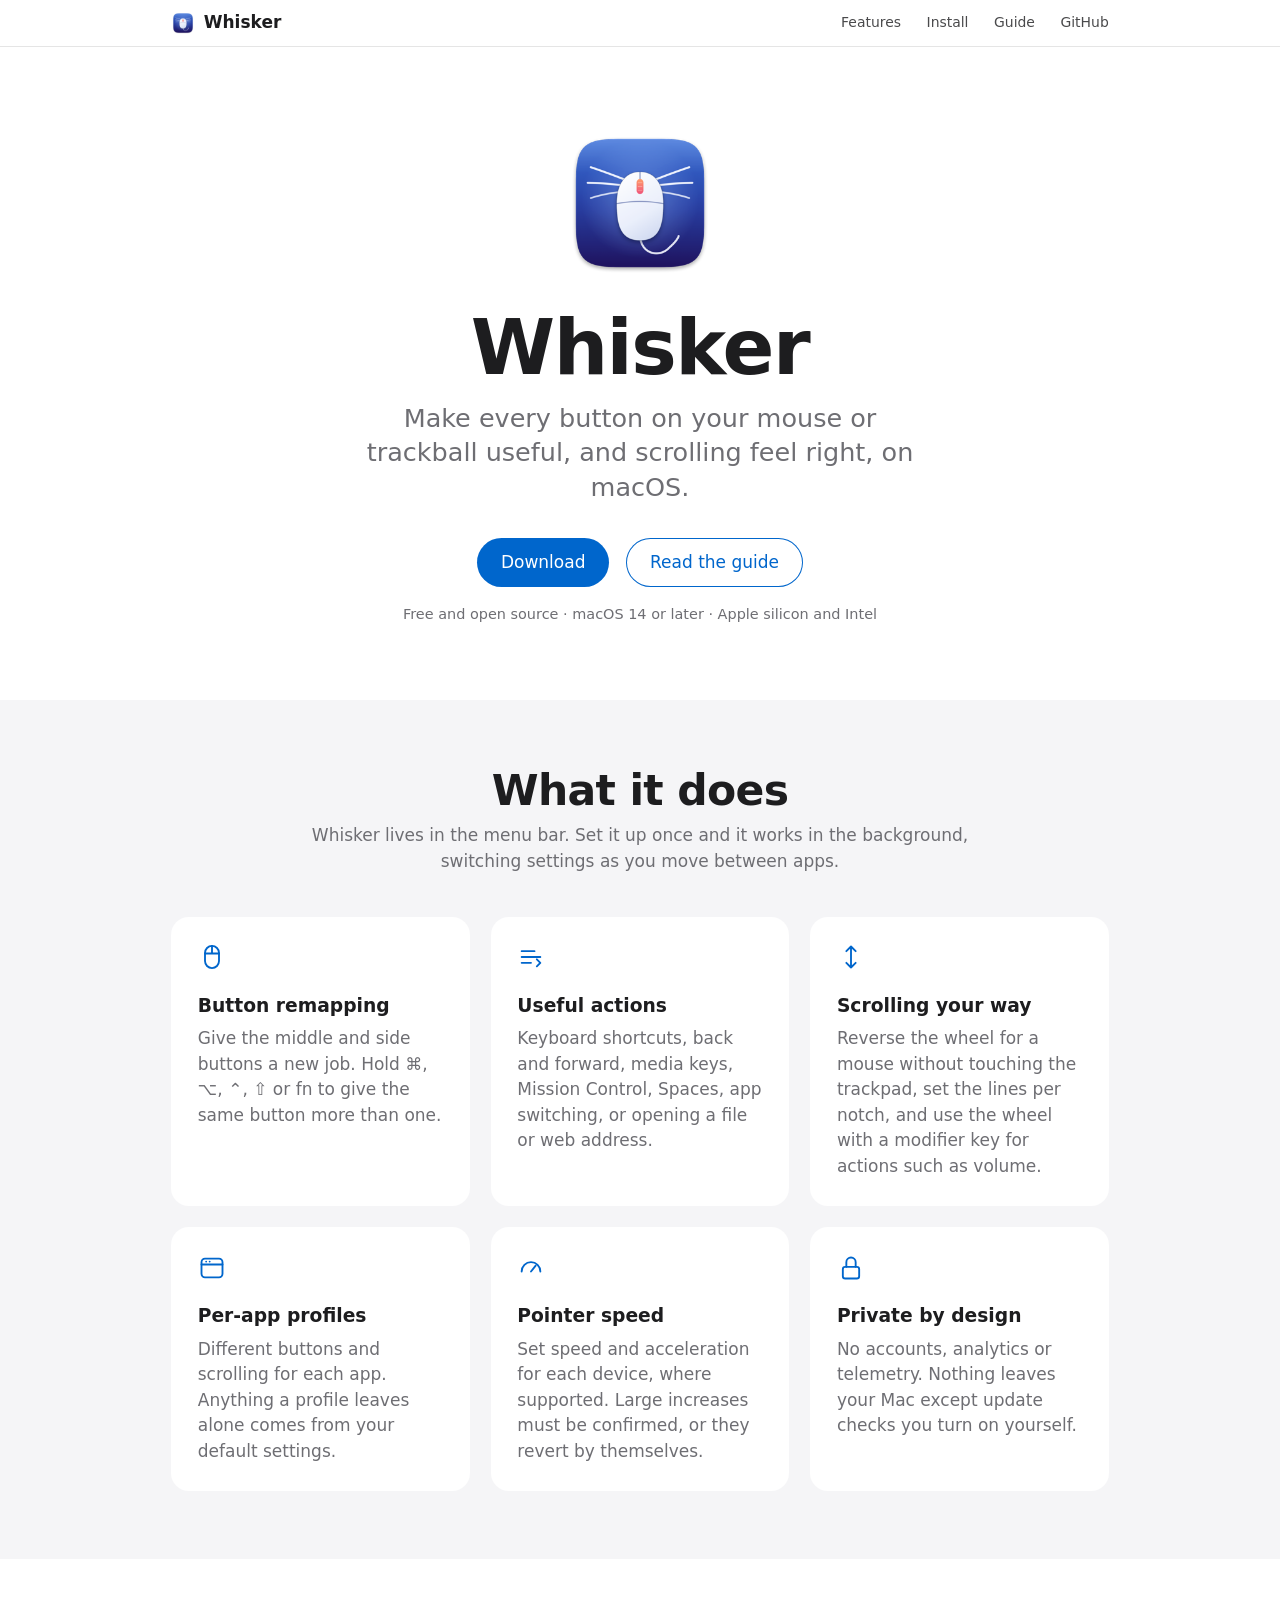
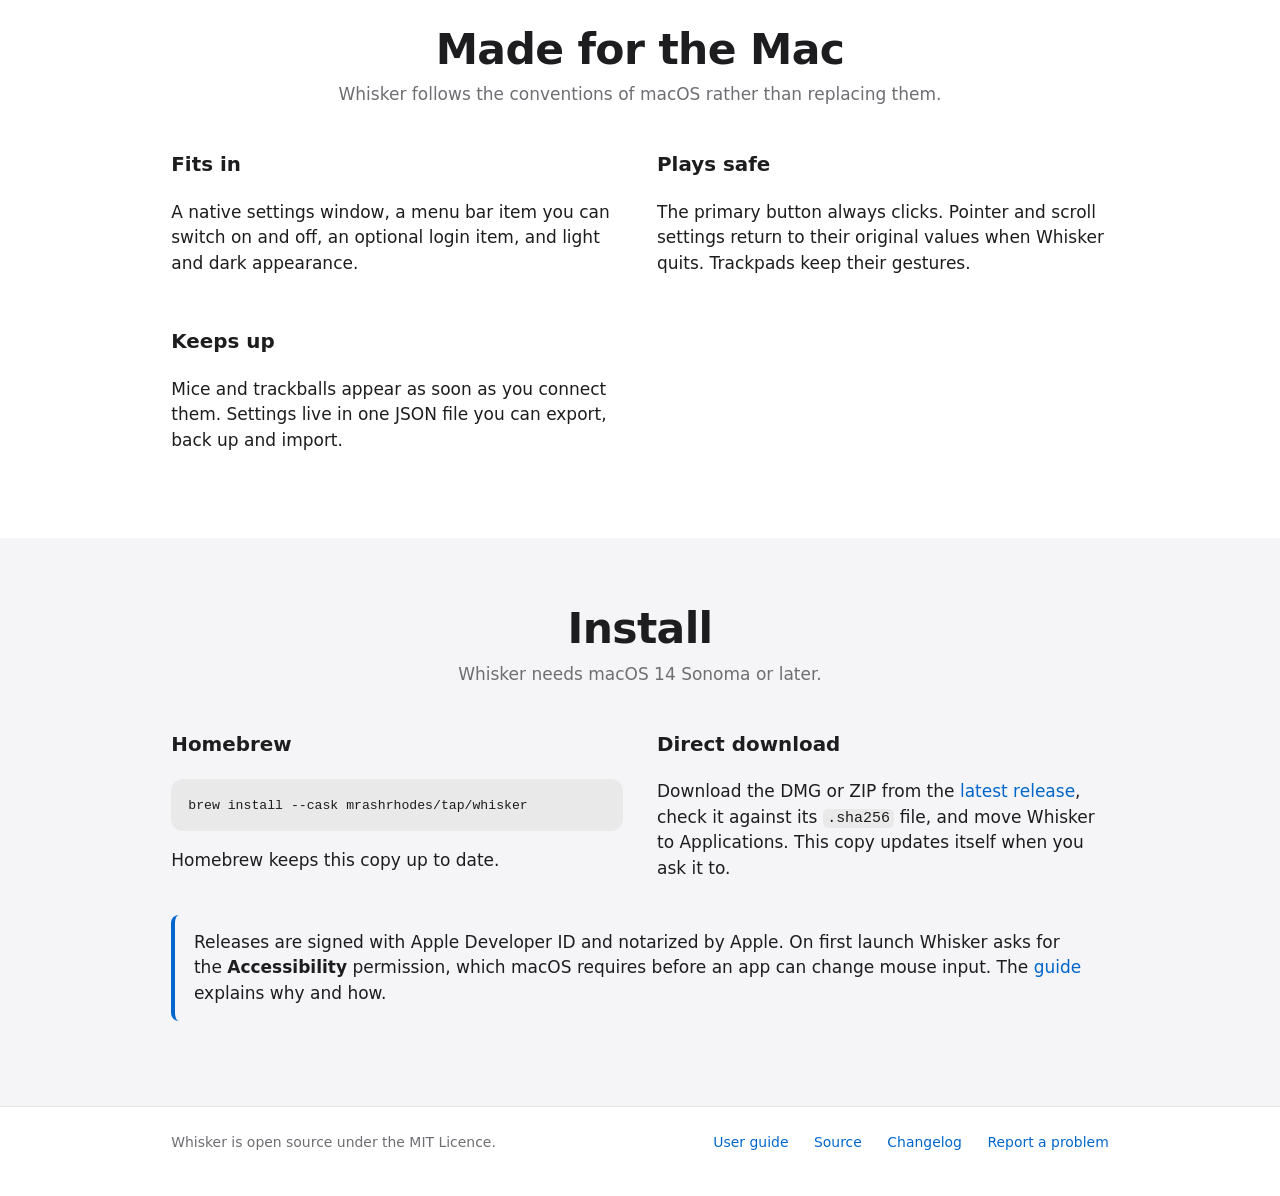
==== site/index.html @ 51b4c8c5 "Add README, contributing and security guides, and product site Co-authored-by: Copilot App <22355621" ====
<!doctype html>
<html lang="en-GB">
<head>
  <meta charset="utf-8">
  <meta name="viewport" content="width=device-width, initial-scale=1">
  <title>Whisker – mouse and trackball settings for macOS</title>
  <meta name="description" content="Whisker is a free, open-source menu bar app for macOS that remaps mouse buttons, adjusts scrolling and pointer speed, and switches settings for each app.">
  <meta name="color-scheme" content="light dark">
  <meta name="theme-color" content="#ffffff" media="(prefers-color-scheme: light)">
  <meta name="theme-color" content="#000000" media="(prefers-color-scheme: dark)">
  <link rel="canonical" href="https://mrashrhodes.github.io/whisker/">
  <link rel="icon" href="assets/icon.png">
  <link rel="apple-touch-icon" href="assets/icon.png">
  <link rel="stylesheet" href="style.css">
</head>
<body>
  <a class="skip-link" href="#main">Skip to content</a>
  <nav class="site-nav" aria-label="Site">
    <div class="inner">
      <a class="brand" href="./"><img src="assets/icon.png" alt="" width="24" height="24">Whisker</a>
      <a class="optional" href="#features">Features</a>
      <a href="#install">Install</a>
      <a href="guide.html">Guide</a>
      <a href="https://github.com/MrAshRhodes/whisker">GitHub</a>
    </div>
  </nav>

  <main id="main">
    <header class="hero">
      <img src="assets/icon.png" width="160" height="160" alt="Whisker app icon">
      <h1>Whisker</h1>
      <p class="lede">Make every button on your mouse or trackball useful, and scrolling feel right, on macOS.</p>
      <div class="actions">
        <a class="button" href="https://github.com/MrAshRhodes/whisker/releases/latest">Download</a>
        <a class="button secondary" href="guide.html">Read the guide</a>
      </div>
      <p class="meta">Free and open source · macOS 14 or later · Apple silicon and Intel</p>
    </header>

    <section class="band" aria-labelledby="features">
      <div class="section">
        <h2 id="features">What it does</h2>
        <p class="intro">Whisker lives in the menu bar. Set it up once and it works in the background, switching settings as you move between apps.</p>
        <ul class="grid">
          <li class="card">
            <span class="symbol"><svg viewBox="0 0 24 24" fill="none" stroke="currentColor" stroke-width="1.6" stroke-linecap="round" stroke-linejoin="round" aria-hidden="true" focusable="false"><rect x="6" y="2.5" width="12" height="19" rx="6"/><path d="M12 2.5v6.5M6 9h12"/></svg></span>
            <h3>Button remapping</h3>
            <p>Give the middle and side buttons a new job. Hold ⌘, ⌥, ⌃, ⇧ or fn to give the same button more than one.</p>
          </li>
          <li class="card">
            <span class="symbol"><svg viewBox="0 0 24 24" fill="none" stroke="currentColor" stroke-width="1.6" stroke-linecap="round" stroke-linejoin="round" aria-hidden="true" focusable="false"><path d="M4 7h11M4 12h16M4 17h8"/><path d="m17 14 3 3-3 3"/></svg></span>
            <h3>Useful actions</h3>
            <p>Keyboard shortcuts, back and forward, media keys, Mission Control, Spaces, app switching, or opening a file or web address.</p>
          </li>
          <li class="card">
            <span class="symbol"><svg viewBox="0 0 24 24" fill="none" stroke="currentColor" stroke-width="1.6" stroke-linecap="round" stroke-linejoin="round" aria-hidden="true" focusable="false"><path d="M12 3v18M8 7l4-4 4 4M8 17l4 4 4-4"/></svg></span>
            <h3>Scrolling your way</h3>
            <p>Reverse the wheel for a mouse without touching the trackpad, set the lines per notch, and use the wheel with a modifier key for actions such as volume.</p>
          </li>
          <li class="card">
            <span class="symbol"><svg viewBox="0 0 24 24" fill="none" stroke="currentColor" stroke-width="1.6" stroke-linecap="round" stroke-linejoin="round" aria-hidden="true" focusable="false"><rect x="3" y="4" width="18" height="16" rx="3"/><path d="M3 9h18M7 6.5h.01M10 6.5h.01"/></svg></span>
            <h3>Per-app profiles</h3>
            <p>Different buttons and scrolling for each app. Anything a profile leaves alone comes from your default settings.</p>
          </li>
          <li class="card">
            <span class="symbol"><svg viewBox="0 0 24 24" fill="none" stroke="currentColor" stroke-width="1.6" stroke-linecap="round" stroke-linejoin="round" aria-hidden="true" focusable="false"><path d="M4 15a8 8 0 1 1 16 0"/><path d="m12 15 4-5"/></svg></span>
            <h3>Pointer speed</h3>
            <p>Set speed and acceleration for each device, where supported. Large increases must be confirmed, or they revert by themselves.</p>
          </li>
          <li class="card">
            <span class="symbol"><svg viewBox="0 0 24 24" fill="none" stroke="currentColor" stroke-width="1.6" stroke-linecap="round" stroke-linejoin="round" aria-hidden="true" focusable="false"><rect x="5" y="11" width="14" height="10" rx="2"/><path d="M8 11V7a4 4 0 0 1 8 0v4"/></svg></span>
            <h3>Private by design</h3>
            <p>No accounts, analytics or telemetry. Nothing leaves your Mac except update checks you turn on yourself.</p>
          </li>
        </ul>
      </div>
    </section>

    <section aria-labelledby="details">
      <div class="section">
        <h2 id="details">Made for the Mac</h2>
        <p class="intro">Whisker follows the conventions of macOS rather than replacing them.</p>
        <div class="columns">
          <div>
            <h3>Fits in</h3>
            <p>A native settings window, a menu bar item you can switch on and off, an optional login item, and light and dark appearance.</p>
          </div>
          <div>
            <h3>Plays safe</h3>
            <p>The primary button always clicks. Pointer and scroll settings return to their original values when Whisker quits. Trackpads keep their gestures.</p>
          </div>
          <div>
            <h3>Keeps up</h3>
            <p>Mice and trackballs appear as soon as you connect them. Settings live in one JSON file you can export, back up and import.</p>
          </div>
        </div>
      </div>
    </section>

    <section class="band" aria-labelledby="install">
      <div class="section">
        <h2 id="install">Install</h2>
        <p class="intro">Whisker needs macOS 14 Sonoma or later.</p>
        <div class="columns">
          <div>
            <h3>Homebrew</h3>
            <pre><code>brew install --cask mrashrhodes/tap/whisker</code></pre>
            <p>Homebrew keeps this copy up to date.</p>
          </div>
          <div>
            <h3>Direct download</h3>
            <p>Download the DMG or ZIP from the <a href="https://github.com/MrAshRhodes/whisker/releases/latest">latest release</a>, check it against its <code>.sha256</code> file, and move Whisker to Applications. This copy updates itself when you ask it to.</p>
          </div>
        </div>
        <p class="note">Releases are signed with Apple Developer ID and notarized by Apple. On first launch Whisker asks for the <strong>Accessibility</strong> permission, which macOS requires before an app can change mouse input. The <a href="guide.html#permissions">guide</a> explains why and how.</p>
      </div>
    </section>
  </main>

  <footer class="site-footer">
    <div class="inner">
      <span>Whisker is open source under the MIT Licence.</span>
      <a href="guide.html">User guide</a>
      <a href="https://github.com/MrAshRhodes/whisker">Source</a>
      <a href="https://github.com/MrAshRhodes/whisker/blob/main/CHANGELOG.md">Changelog</a>
      <a href="https://github.com/MrAshRhodes/whisker/issues">Report a problem</a>
    </div>
  </footer>
</body>
</html>
---- site/style.css ----
:root {
  color-scheme: light dark;
  --bg: #ffffff;
  --bg-alt: #f5f5f7;
  --text: #1d1d1f;
  --muted: #6e6e73;
  --accent: #0066cc;
  --border: rgba(0, 0, 0, 0.1);
  --code-bg: rgba(0, 0, 0, 0.05);
  --radius: 18px;
  font-family: -apple-system, BlinkMacSystemFont, "SF Pro Text", "Helvetica Neue", system-ui, sans-serif;
  font-size: 17px;
  line-height: 1.5;
  -webkit-font-smoothing: antialiased;
  -moz-osx-font-smoothing: grayscale;
}

@media (prefers-color-scheme: dark) {
  :root {
    --bg: #000000;
    --bg-alt: #161617;
    --text: #f5f5f7;
    --muted: #a1a1a6;
    --accent: #2997ff;
    --border: rgba(255, 255, 255, 0.14);
    --code-bg: rgba(255, 255, 255, 0.08);
  }
}

*,
*::before,
*::after {
  box-sizing: border-box;
}

html {
  scroll-behavior: smooth;
}

@media (prefers-reduced-motion: reduce) {
  html {
    scroll-behavior: auto;
  }
}

body {
  margin: 0;
  background: var(--bg);
  color: var(--text);
}

a {
  color: var(--accent);
  text-decoration: none;
}

a:hover {
  text-decoration: underline;
}

a:focus-visible,
.button:focus-visible {
  outline: 3px solid var(--accent);
  outline-offset: 2px;
  border-radius: 4px;
}

.skip-link {
  position: absolute;
  left: -999px;
  top: 0.5rem;
  padding: 0.5rem 0.75rem;
  background: var(--bg);
  border-radius: 8px;
  z-index: 10;
}

.skip-link:focus {
  left: 0.5rem;
}

.site-nav {
  position: sticky;
  top: 0;
  z-index: 5;
  background: color-mix(in srgb, var(--bg) 80%, transparent);
  -webkit-backdrop-filter: saturate(180%) blur(20px);
  backdrop-filter: saturate(180%) blur(20px);
  border-bottom: 1px solid var(--border);
}

.site-nav .inner {
  display: flex;
  align-items: center;
  gap: 1.5rem;
  max-width: 980px;
  margin: 0 auto;
  padding: 0.6rem 1.25rem;
  font-size: 0.82rem;
}

.site-nav .brand {
  display: flex;
  align-items: center;
  gap: 0.5rem;
  margin-right: auto;
  color: var(--text);
  font-weight: 600;
  font-size: 1rem;
}

.site-nav .brand img {
  width: 24px;
  height: 24px;
}

.site-nav a:not(.brand) {
  color: var(--text);
  opacity: 0.8;
}

.site-nav a:not(.brand):hover {
  opacity: 1;
}

.hero {
  text-align: center;
  padding: 4.5rem 1.25rem 3.5rem;
}

.hero img {
  width: 160px;
  height: 160px;
}

.hero h1 {
  margin: 1rem 0 0.25rem;
  font-size: clamp(2.6rem, 7vw, 4.5rem);
  font-weight: 700;
  letter-spacing: -0.02em;
  line-height: 1.05;
}

.hero .lede {
  max-width: 34rem;
  margin: 0.75rem auto 0;
  color: var(--muted);
  font-size: clamp(1.15rem, 2.6vw, 1.5rem);
  line-height: 1.35;
}

.actions {
  display: flex;
  flex-wrap: wrap;
  justify-content: center;
  gap: 1rem;
  margin-top: 2rem;
}

.button {
  display: inline-block;
  padding: 0.7rem 1.4rem;
  border-radius: 980px;
  background: var(--accent);
  color: #ffffff;
  font-weight: 500;
}

.button:hover {
  text-decoration: none;
  filter: brightness(1.08);
}

.button.secondary {
  background: transparent;
  color: var(--accent);
  box-shadow: inset 0 0 0 1px var(--accent);
}

.meta {
  margin-top: 1rem;
  color: var(--muted);
  font-size: 0.85rem;
}

.band {
  background: var(--bg-alt);
}

.section {
  max-width: 980px;
  margin: 0 auto;
  padding: 4rem 1.25rem;
}

.section > h2 {
  margin: 0 0 0.5rem;
  font-size: clamp(1.8rem, 4vw, 2.5rem);
  letter-spacing: -0.015em;
  line-height: 1.1;
  text-align: center;
}

.section > .intro {
  max-width: 40rem;
  margin: 0 auto 2.5rem;
  color: var(--muted);
  text-align: center;
}

.grid {
  display: grid;
  grid-template-columns: repeat(auto-fit, minmax(16rem, 1fr));
  gap: 1.25rem;
  margin: 0;
  padding: 0;
  list-style: none;
}

.card {
  padding: 1.5rem;
  border-radius: var(--radius);
  background: var(--bg);
  border: 1px solid var(--border);
}

.band .card {
  border-color: transparent;
}

.card h3 {
  margin: 0 0 0.4rem;
  font-size: 1.1rem;
}

.card p {
  margin: 0;
  color: var(--muted);
}

.card .symbol {
  display: block;
  margin-bottom: 0.75rem;
  color: var(--accent);
}

.card .symbol svg {
  width: 28px;
  height: 28px;
}

.columns {
  display: grid;
  grid-template-columns: repeat(auto-fit, minmax(18rem, 1fr));
  gap: 2rem;
}

.columns h3 {
  margin-top: 0;
}

pre,
code {
  font-family: ui-monospace, "SF Mono", Menlo, monospace;
  font-size: 0.88em;
}

code {
  padding: 0.1em 0.3em;
  border-radius: 5px;
  background: var(--code-bg);
}

pre {
  overflow-x: auto;
  padding: 0.85rem 1rem;
  border-radius: 12px;
  background: var(--code-bg);
}

pre code {
  padding: 0;
  background: none;
}

kbd {
  font-family: inherit;
  font-size: 0.9em;
  padding: 0.05em 0.35em;
  border: 1px solid var(--border);
  border-radius: 5px;
}

.doc {
  max-width: 46rem;
  margin: 0 auto;
  padding: 3rem 1.25rem 4rem;
}

.doc h1 {
  font-size: clamp(2.2rem, 5vw, 3rem);
  letter-spacing: -0.02em;
  margin: 0 0 0.5rem;
}

.doc h2 {
  margin-top: 3rem;
  padding-top: 1rem;
  border-top: 1px solid var(--border);
  font-size: 1.6rem;
  letter-spacing: -0.01em;
}

.doc h3 {
  margin-top: 1.75rem;
  font-size: 1.15rem;
}

.doc .lede {
  color: var(--muted);
  font-size: 1.2rem;
}

.toc {
  margin: 2rem 0;
  padding: 1.25rem 1.5rem;
  border-radius: var(--radius);
  background: var(--bg-alt);
}

.toc h2 {
  margin: 0 0 0.5rem;
  padding: 0;
  border: 0;
  font-size: 1rem;
}

.toc ol {
  margin: 0;
  padding-left: 1.25rem;
  columns: 2 14rem;
}

.note {
  padding: 0.85rem 1.1rem;
  border-left: 4px solid var(--accent);
  border-radius: 8px;
  background: var(--bg-alt);
}

table {
  width: 100%;
  border-collapse: collapse;
  font-size: 0.95rem;
}

th,
td {
  padding: 0.55rem 0.5rem;
  border-bottom: 1px solid var(--border);
  text-align: left;
  vertical-align: top;
}

th {
  font-weight: 600;
}

.site-footer {
  border-top: 1px solid var(--border);
  color: var(--muted);
  font-size: 0.82rem;
}

.site-footer .inner {
  display: flex;
  flex-wrap: wrap;
  gap: 0.5rem 1.5rem;
  max-width: 980px;
  margin: 0 auto;
  padding: 1.5rem 1.25rem 2.5rem;
}

.site-footer .inner span {
  margin-right: auto;
}

@media (max-width: 600px) {
  .site-nav .inner {
    gap: 1rem;
  }

  .site-nav .optional {
    display: none;
  }

  .hero {
    padding-top: 3rem;
  }

  .hero img {
    width: 120px;
    height: 120px;
  }
}
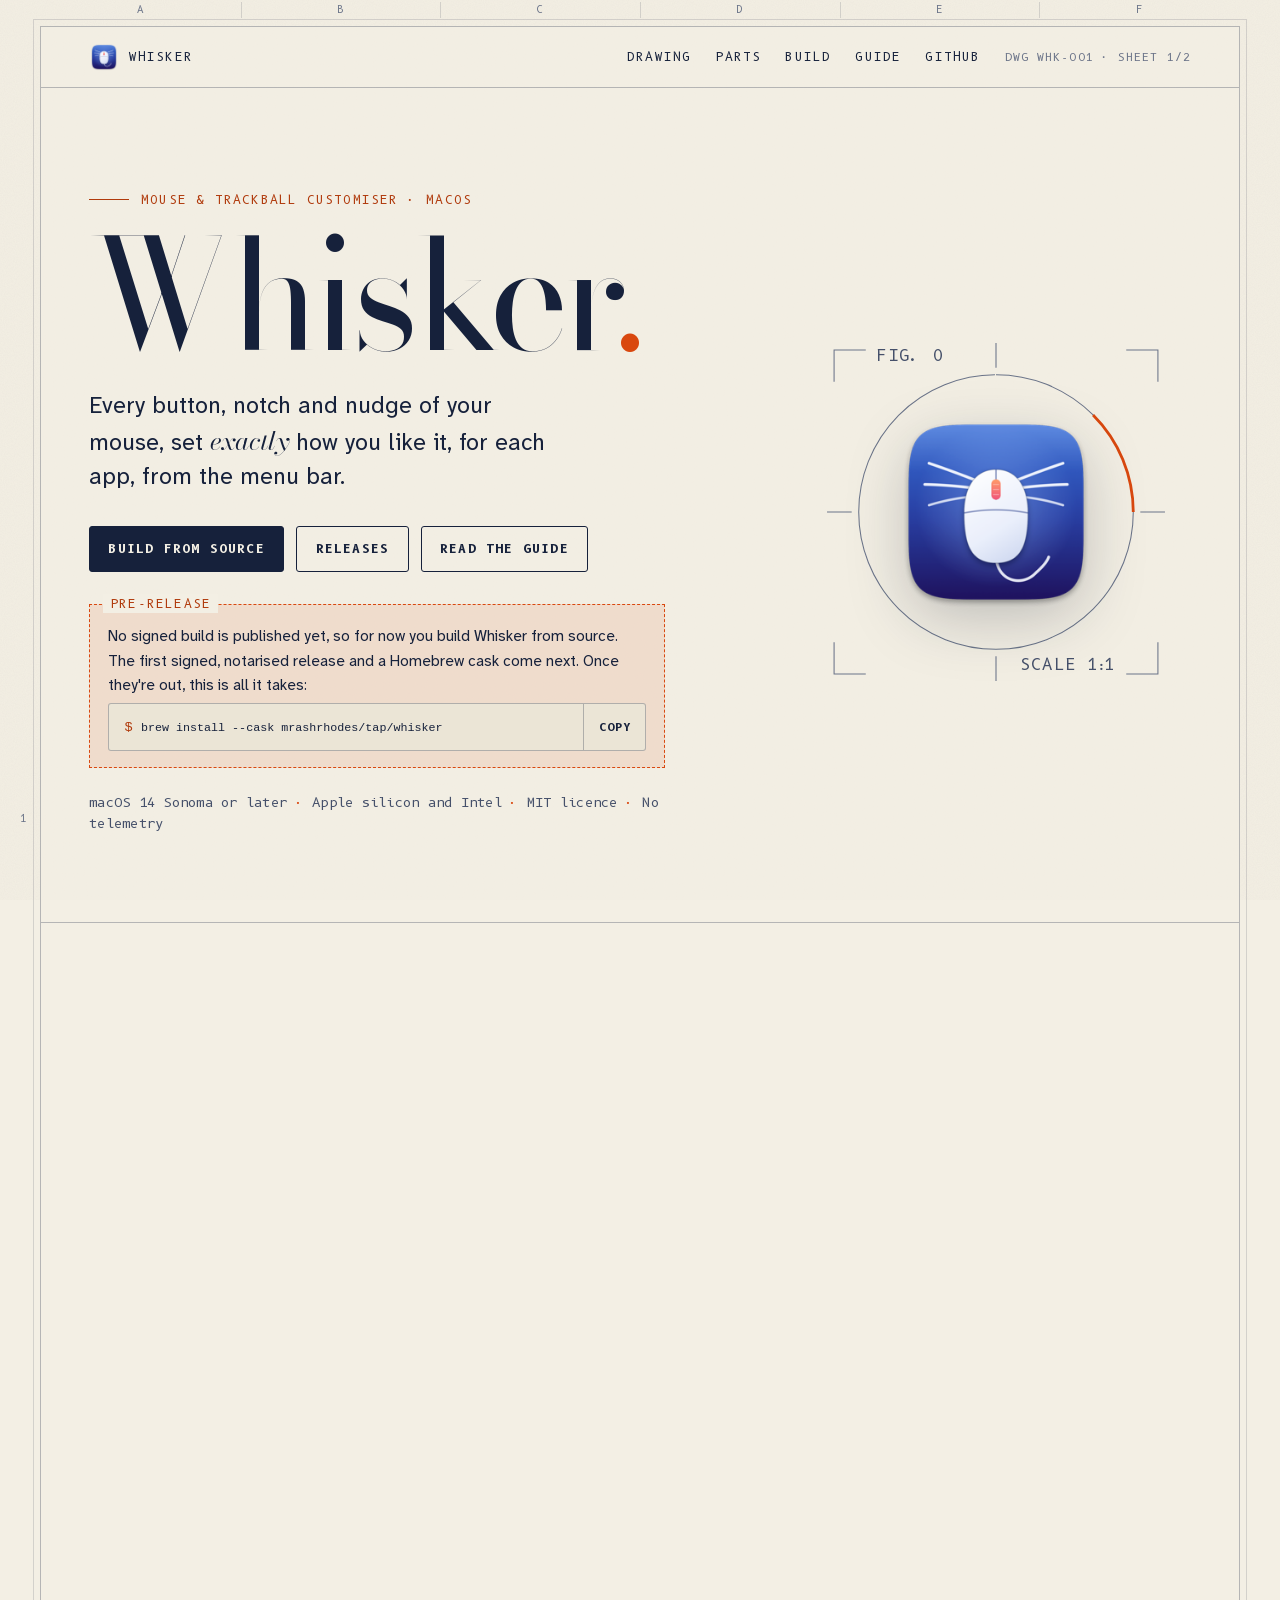
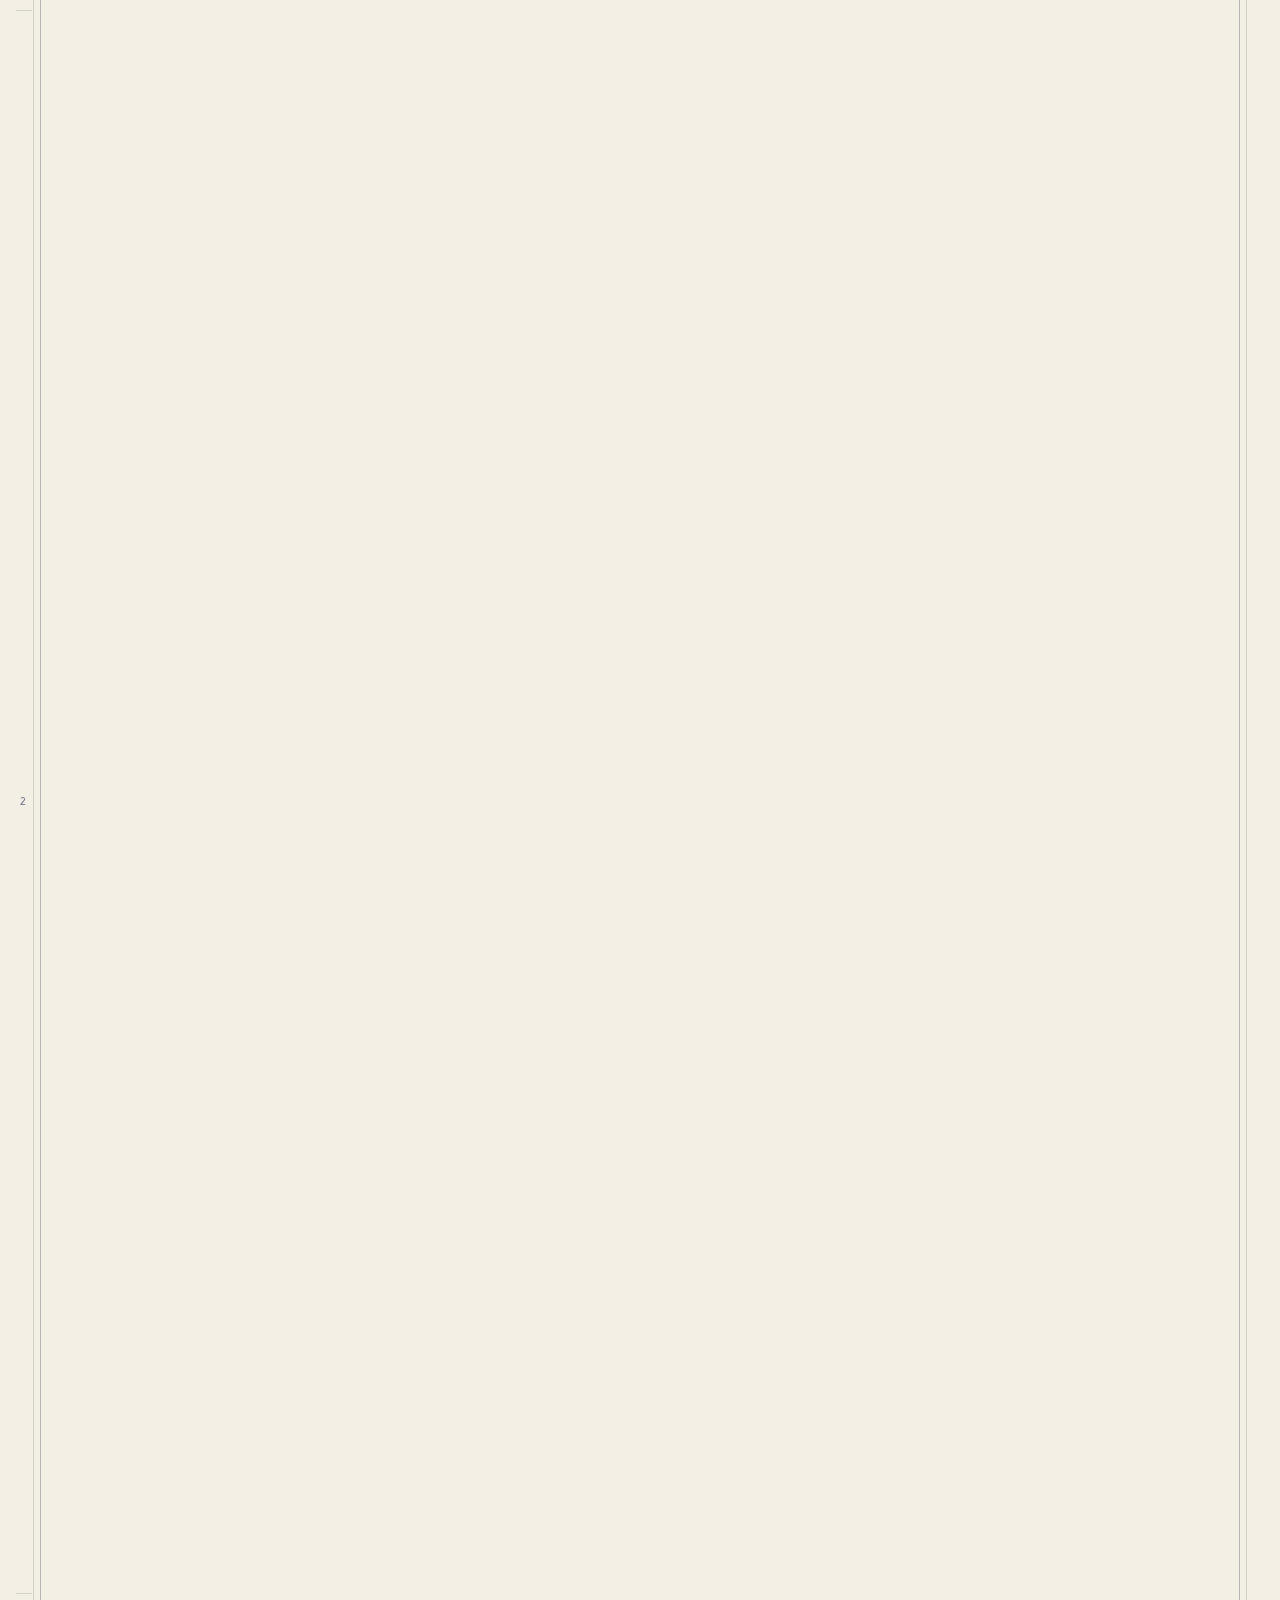
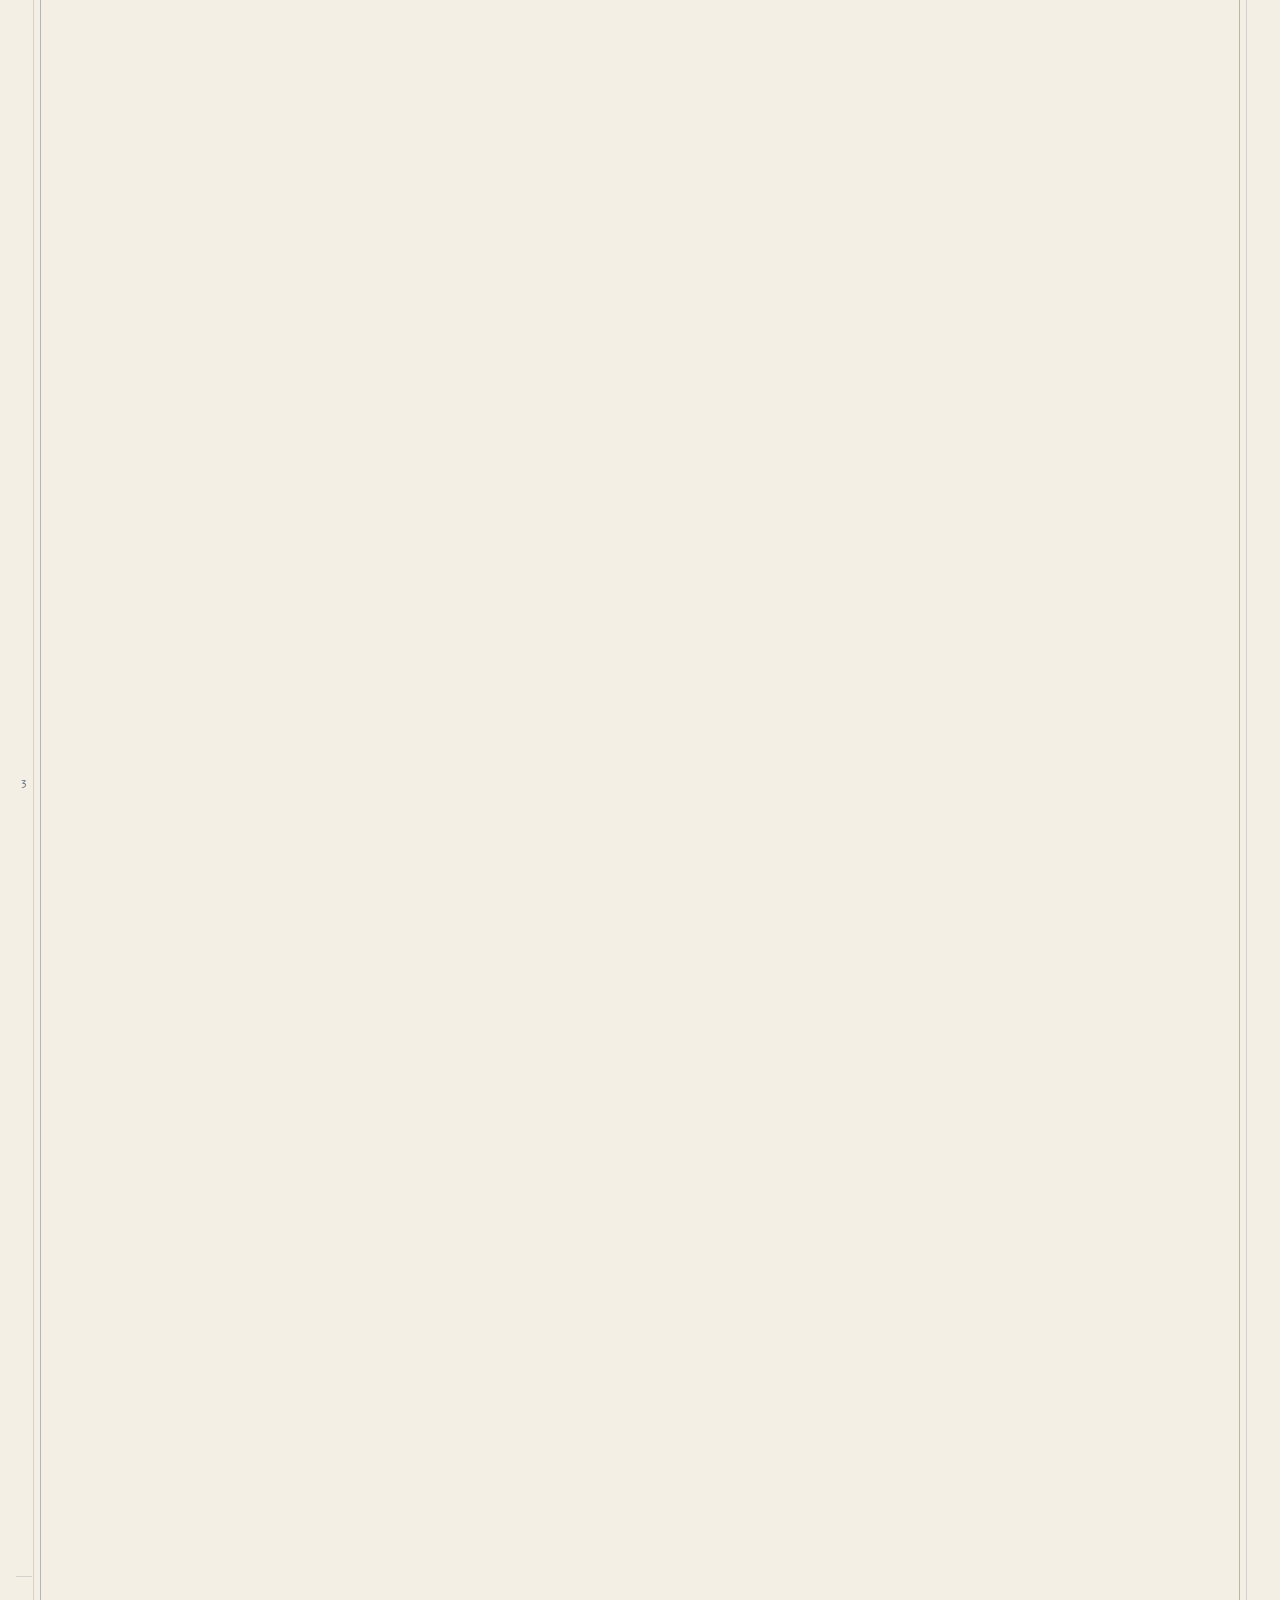
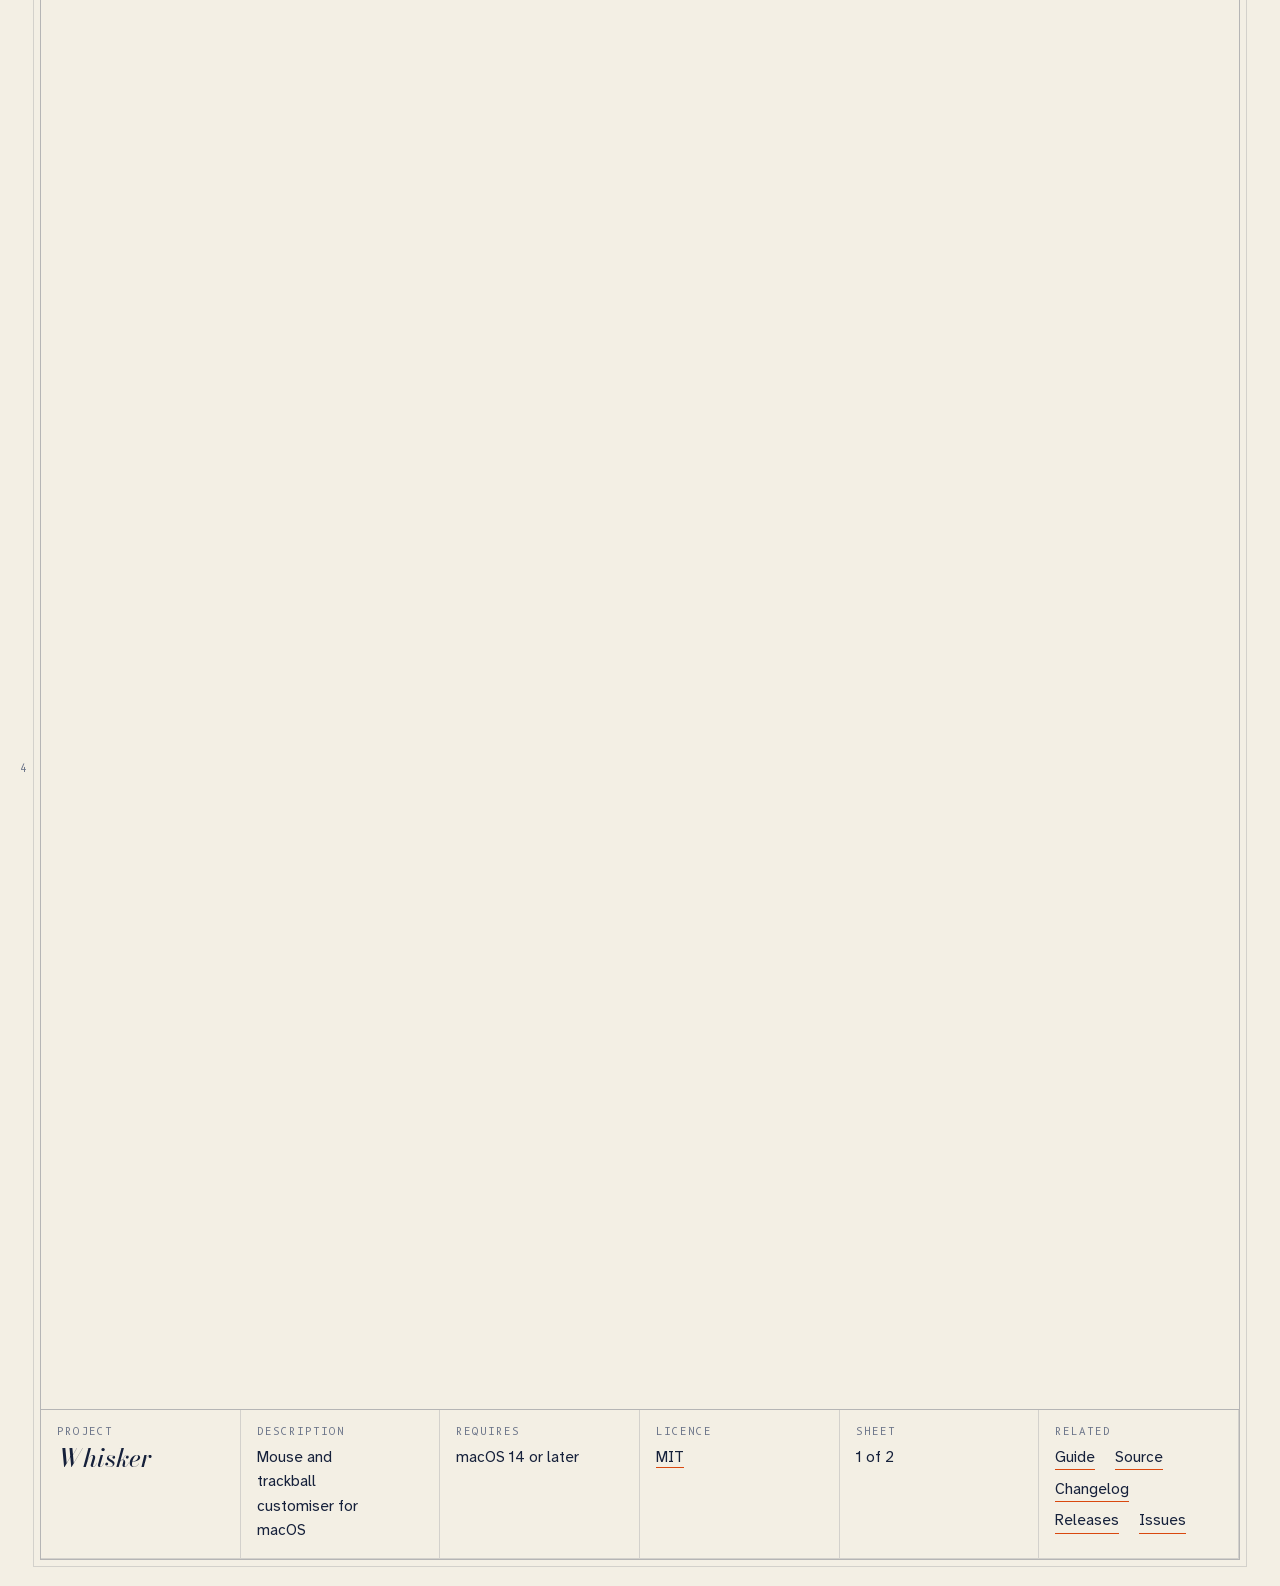
==== commit 63dfc4bf: "Redesign the product site as a technical drawing Co-authored-by: Copilot App <223556219+Copilot@user" ====
--- a/site/index.html
+++ b/site/index.html
@@ -3,128 +3,339 @@
 <head>
   <meta charset="utf-8">
   <meta name="viewport" content="width=device-width, initial-scale=1">
-  <title>Whisker – mouse and trackball settings for macOS</title>
-  <meta name="description" content="Whisker is a free, open-source menu bar app for macOS that remaps mouse buttons, adjusts scrolling and pointer speed, and switches settings for each app.">
+  <meta http-equiv="Content-Security-Policy" content="default-src 'self'; img-src 'self' data:; style-src 'self'; script-src 'self'; font-src 'self'; base-uri 'self'; form-action 'none'">
+  <title>Whisker · mouse and trackball customiser for macOS</title>
+  <meta name="description" content="Whisker is a free, open-source menu bar app for macOS that remaps mouse buttons, tunes the scroll wheel and sets pointer speed, with profiles for each app.">
   <meta name="color-scheme" content="light dark">
-  <meta name="theme-color" content="#ffffff" media="(prefers-color-scheme: light)">
-  <meta name="theme-color" content="#000000" media="(prefers-color-scheme: dark)">
+  <meta name="theme-color" content="#f3efe4" media="(prefers-color-scheme: light)">
+  <meta name="theme-color" content="#0c2136" media="(prefers-color-scheme: dark)">
   <link rel="canonical" href="https://mrashrhodes.github.io/whisker/">
-  <link rel="icon" href="assets/icon.png">
-  <link rel="apple-touch-icon" href="assets/icon.png">
-  <link rel="stylesheet" href="style.css">
+  <link rel="icon" type="image/png" href="favicon.png">
+  <link rel="apple-touch-icon" href="apple-touch-icon.png">
+  <link rel="preload" href="fonts/bodoni-moda.woff2" as="font" type="font/woff2" crossorigin>
+  <link rel="preload" href="fonts/atkinson-next.woff2" as="font" type="font/woff2" crossorigin>
+  <link rel="stylesheet" href="site.css">
+  <meta property="og:type" content="website">
+  <meta property="og:site_name" content="Whisker">
+  <meta property="og:title" content="Whisker · mouse and trackball customiser for macOS">
+  <meta property="og:description" content="Remap buttons, tune the wheel and set the pointer, with profiles for each app. Free and open source.">
+  <meta property="og:url" content="https://mrashrhodes.github.io/whisker/">
+  <meta property="og:image" content="https://mrashrhodes.github.io/whisker/og.png">
+  <meta property="og:image:width" content="1200">
+  <meta property="og:image:height" content="630">
+  <meta property="og:image:alt" content="Whisker: a technical drawing of a mouse with its buttons and wheel annotated.">
+  <meta name="twitter:card" content="summary_large_image">
+  <meta name="twitter:title" content="Whisker · mouse and trackball customiser for macOS">
+  <meta name="twitter:description" content="Remap buttons, tune the wheel and set the pointer, with profiles for each app. Free and open source.">
+  <meta name="twitter:image" content="https://mrashrhodes.github.io/whisker/og.png">
+  <script src="site.js" defer></script>
 </head>
 <body>
   <a class="skip-link" href="#main">Skip to content</a>
-  <nav class="site-nav" aria-label="Site">
-    <div class="inner">
-      <a class="brand" href="./"><img src="assets/icon.png" alt="" width="24" height="24">Whisker</a>
-      <a class="optional" href="#features">Features</a>
-      <a href="#install">Install</a>
-      <a href="guide.html">Guide</a>
-      <a href="https://github.com/MrAshRhodes/whisker">GitHub</a>
-    </div>
-  </nav>
-
-  <main id="main">
-    <header class="hero">
-      <img src="assets/icon.png" width="160" height="160" alt="Whisker app icon">
-      <h1>Whisker</h1>
-      <p class="lede">Make every button on your mouse or trackball useful, and scrolling feel right, on macOS.</p>
-      <div class="actions">
-        <a class="button" href="https://github.com/MrAshRhodes/whisker/releases/latest">Download</a>
-        <a class="button secondary" href="guide.html">Read the guide</a>
-      </div>
-      <p class="meta">Free and open source · macOS 14 or later · Apple silicon and Intel</p>
+  <div class="sheet">
+    <div class="zones zones-top" aria-hidden="true"><span>A</span><span>B</span><span>C</span><span>D</span><span>E</span><span>F</span></div>
+    <div class="zones zones-side" aria-hidden="true"><span>1</span><span>2</span><span>3</span><span>4</span></div>
+
+    <header>
+      <nav class="site-nav" aria-label="Main">
+        <a class="brand" href="./"><img src="assets/icon.png" alt="" width="30" height="30">Whisker</a>
+        <a class="optional" href="#anatomy">Drawing</a>
+        <a class="optional" href="#parts">Parts</a>
+        <a href="#source">Build</a>
+        <a href="guide.html">Guide</a>
+        <a href="https://github.com/MrAshRhodes/whisker">GitHub</a>
+        <span class="dwg-no" aria-hidden="true">DWG WHK-001 · SHEET 1/2</span>
+      </nav>
     </header>
 
-    <section class="band" aria-labelledby="features">
-      <div class="section">
-        <h2 id="features">What it does</h2>
-        <p class="intro">Whisker lives in the menu bar. Set it up once and it works in the background, switching settings as you move between apps.</p>
-        <ul class="grid">
-          <li class="card">
-            <span class="symbol"><svg viewBox="0 0 24 24" fill="none" stroke="currentColor" stroke-width="1.6" stroke-linecap="round" stroke-linejoin="round" aria-hidden="true" focusable="false"><rect x="6" y="2.5" width="12" height="19" rx="6"/><path d="M12 2.5v6.5M6 9h12"/></svg></span>
-            <h3>Button remapping</h3>
-            <p>Give the middle and side buttons a new job. Hold ⌘, ⌥, ⌃, ⇧ or fn to give the same button more than one.</p>
-          </li>
-          <li class="card">
-            <span class="symbol"><svg viewBox="0 0 24 24" fill="none" stroke="currentColor" stroke-width="1.6" stroke-linecap="round" stroke-linejoin="round" aria-hidden="true" focusable="false"><path d="M4 7h11M4 12h16M4 17h8"/><path d="m17 14 3 3-3 3"/></svg></span>
-            <h3>Useful actions</h3>
-            <p>Keyboard shortcuts, back and forward, media keys, Mission Control, Spaces, app switching, or opening a file or web address.</p>
-          </li>
-          <li class="card">
-            <span class="symbol"><svg viewBox="0 0 24 24" fill="none" stroke="currentColor" stroke-width="1.6" stroke-linecap="round" stroke-linejoin="round" aria-hidden="true" focusable="false"><path d="M12 3v18M8 7l4-4 4 4M8 17l4 4 4-4"/></svg></span>
-            <h3>Scrolling your way</h3>
-            <p>Reverse the wheel for a mouse without touching the trackpad, set the lines per notch, and use the wheel with a modifier key for actions such as volume.</p>
-          </li>
-          <li class="card">
-            <span class="symbol"><svg viewBox="0 0 24 24" fill="none" stroke="currentColor" stroke-width="1.6" stroke-linecap="round" stroke-linejoin="round" aria-hidden="true" focusable="false"><rect x="3" y="4" width="18" height="16" rx="3"/><path d="M3 9h18M7 6.5h.01M10 6.5h.01"/></svg></span>
-            <h3>Per-app profiles</h3>
-            <p>Different buttons and scrolling for each app. Anything a profile leaves alone comes from your default settings.</p>
-          </li>
-          <li class="card">
-            <span class="symbol"><svg viewBox="0 0 24 24" fill="none" stroke="currentColor" stroke-width="1.6" stroke-linecap="round" stroke-linejoin="round" aria-hidden="true" focusable="false"><path d="M4 15a8 8 0 1 1 16 0"/><path d="m12 15 4-5"/></svg></span>
-            <h3>Pointer speed</h3>
-            <p>Set speed and acceleration for each device, where supported. Large increases must be confirmed, or they revert by themselves.</p>
-          </li>
-          <li class="card">
-            <span class="symbol"><svg viewBox="0 0 24 24" fill="none" stroke="currentColor" stroke-width="1.6" stroke-linecap="round" stroke-linejoin="round" aria-hidden="true" focusable="false"><rect x="5" y="11" width="14" height="10" rx="2"/><path d="M8 11V7a4 4 0 0 1 8 0v4"/></svg></span>
-            <h3>Private by design</h3>
-            <p>No accounts, analytics or telemetry. Nothing leaves your Mac except update checks you turn on yourself.</p>
-          </li>
-        </ul>
-      </div>
-    </section>
-
-    <section aria-labelledby="details">
-      <div class="section">
-        <h2 id="details">Made for the Mac</h2>
-        <p class="intro">Whisker follows the conventions of macOS rather than replacing them.</p>
-        <div class="columns">
+    <main id="main">
+      <section class="hero" aria-labelledby="hero-title">
+        <div>
+          <p class="eyebrow rise d1">Mouse &amp; trackball customiser · macOS</p>
+          <h1 id="hero-title" class="rise d2">Whisker<span class="dot">.</span></h1>
+          <p class="lede rise d3">Every button, notch and nudge of your mouse, set <em>exactly</em> how you like it, for each app, from the menu bar.</p>
+          <div class="cta rise d4">
+            <a class="btn btn-primary" href="#source">Build from source</a>
+            <a class="btn" href="https://github.com/MrAshRhodes/whisker/releases">Releases</a>
+            <a class="btn" href="guide.html">Read the guide</a>
+          </div>
+          <div class="status rise d5">
+            <span class="label">Pre-release</span>
+            <p>No signed build is published yet, so for now you build Whisker from source. The first signed, notarised release and a Homebrew cask come next. Once they're out, this is all it takes:</p>
+            <div class="cmd"><pre><code id="brew-cmd">brew install --cask mrashrhodes/tap/whisker</code></pre><button class="copy" type="button" data-copy="brew-cmd" hidden>Copy</button></div>
+          </div>
+          <p class="meta-line rise d5"><span>macOS 14 Sonoma or later</span><span>Apple silicon and Intel</span><span>MIT licence</span><span>No telemetry</span></p>
+        </div>
+        <div class="plate rise d3">
+          <svg class="plate-lines" viewBox="0 0 200 200" aria-hidden="true" focusable="false">
+            <g class="draw" fill="none" stroke="currentColor" stroke-width="0.6">
+              <path pathLength="1" d="M8 26V8h18M174 8h18v18M192 174v18h-18M26 192H8v-18"/>
+              <path pathLength="1" d="M100 22a78 78 0 1 1 0 156a78 78 0 1 1 0-156"/>
+              <path pathLength="1" d="M100 4v14M100 182v14M4 100h14M182 100h14"/>
+              <path class="accent" pathLength="1" stroke-width="1.6" d="M155.15 44.85A78 78 0 0 1 178 100"/>
+            </g>
+            <text x="32" y="14">FIG. 0</text>
+            <text x="168" y="190" text-anchor="end">SCALE 1:<tspan dx="-3.2">1</tspan></text>
+          </svg>
+          <img src="assets/icon.png" alt="The Whisker app icon" width="256" height="256">
+        </div>
+      </section>
+
+      <section class="section" id="anatomy" aria-labelledby="anatomy-title" data-reveal>
+        <div class="section-head">
+          <p class="eyebrow">General arrangement</p>
+          <h2 id="anatomy-title">Every control, <em>annotated</em>.</h2>
+          <p>Pick a part and a profile. Whisker looks at the app in front and the mouse you're using, picks the closest profile and lays it over Default, so an app profile only holds what it changes.</p>
+        </div>
+        <figure class="fig" id="schematic">
+          <div class="schematic">
+            <svg class="drawing" viewBox="0 0 400 440" role="img" aria-labelledby="drawing-title drawing-desc">
+              <title id="drawing-title">Plan view of a five-button mouse</title>
+              <desc id="drawing-desc">Balloons mark the primary button (1), secondary button (2), the wheel press or middle button (3, shown enlarged as detail A), button 4 (4), button 5 (5) and the wheel (W).</desc>
+              <g class="dims">
+                <path class="dim" d="M88 150V14M252 150V14M84 20h172M88 15v10M252 15v10"/>
+                <text class="dim-text" x="170" y="14" text-anchor="middle">64</text>
+                <path class="dim" d="M150 40H8M150 404H8M14 40v364M9 40h10M9 404h10"/>
+                <text class="dim-text" x="10" y="222" text-anchor="middle" transform="rotate(-90 10 222)">120</text>
+                <path class="dim" stroke-dasharray="10 3 2 3" d="M170 28v392"/>
+                <circle class="dim" stroke-dasharray="4 3" cx="170" cy="104" r="40"/>
+                <text class="tag" x="204" y="66">A</text>
+              </g>
+              <g class="draw">
+                <path class="body" pathLength="1" d="M170 40C222 40 250 80 252 150C254 230 250 330 226 380C210 412 130 412 114 380C90 330 86 230 88 150C90 80 118 40 170 40Z"/>
+                <path class="body" pathLength="1" d="M94 198v26a4 4 0 0 1-4 4h-6a4 4 0 0 1-4-4v-26a4 4 0 0 1 4-4h6a4 4 0 0 1 4 4Z"/>
+                <path class="body" pathLength="1" d="M94 236v26a4 4 0 0 1-4 4h-6a4 4 0 0 1-4-4v-26a4 4 0 0 1 4-4h6a4 4 0 0 1 4 4Z"/>
+                <path class="detail" pathLength="1" d="M170 40v36M170 132v52"/>
+                <path class="detail" pathLength="1" d="M89 172Q170 196 251 172"/>
+                <path class="body" pathLength="1" d="M170 76a10 10 0 0 1 10 10v36a10 10 0 0 1-20 0v-36a10 10 0 0 1 10-10Z"/>
+                <path class="detail" pathLength="1" d="M164 90h12M164 98h12M164 106h12M164 114h12M164 122h12"/>
+              </g>
+              <g class="detail-a">
+                <circle class="dim" stroke-dasharray="4 3" cx="330" cy="330" r="50"/>
+                <path class="detail" d="M286 322h24M350 322h24"/>
+                <path class="body" d="M348 334a18 18 0 1 1-36 0a18 18 0 1 1 36 0Z"/>
+                <path class="detail" d="M336 334a6 6 0 1 1-12 0a6 6 0 1 1 12 0Z"/>
+                <path class="detail" d="M330 288v20M325 302l5 7 5-7"/>
+                <path class="detail" d="M356 322a28 28 0 0 1 0 24M351 345l5 2 2-5"/>
+                <text class="dim-text" x="330" y="273" text-anchor="middle">PRESS</text>
+                <text class="dim-text" x="370" y="376">TURN</text>
+                <text class="tag" x="330" y="398" text-anchor="middle">DETAIL A · 2:<tspan dx="-3.6">1</tspan></text>
+              </g>
+              <text class="tag" x="170" y="432" text-anchor="middle">PLAN</text>
+              <path class="part" data-hot="primary" d="M170 40C118 40 90 80 88 150L89 172Q129.5 184 170 184Z"/>
+              <path class="part" data-hot="secondary" d="M170 40C222 40 250 80 252 150L251 172Q210.5 184 170 184Z"/>
+              <rect class="part" data-hot="b5" x="77" y="191" width="20" height="39" rx="5"/>
+              <rect class="part" data-hot="b4" x="77" y="230" width="20" height="39" rx="5"/>
+              <rect class="part" data-hot="wheel" x="156" y="72" width="28" height="64" rx="14"/>
+              <circle class="part" data-hot="middle" cx="330" cy="330" r="50"/>
+              <line class="leader" data-hot="primary" x1="49" y1="110" x2="124" y2="120"/>
+              <line class="leader" data-hot="secondary" x1="341" y1="150" x2="216" y2="124"/>
+              <line class="leader" data-hot="wheel" x1="341" y1="70" x2="182" y2="96"/>
+              <line class="leader" data-hot="b5" x1="49" y1="198" x2="80" y2="208"/>
+              <line class="leader" data-hot="b4" x1="49" y1="262" x2="80" y2="250"/>
+              <line class="leader" data-hot="middle" x1="281.4" y1="285.2" x2="294.6" y2="294.6"/>
+              <g class="balloon" data-hot="primary"><circle cx="40" cy="110" r="9"/><text x="40" y="110">1</text></g>
+              <g class="balloon" data-hot="secondary"><circle cx="350" cy="150" r="9"/><text x="350" y="150">2</text></g>
+              <g class="balloon" data-hot="middle"><circle cx="274" cy="280" r="9"/><text x="274" y="280">3</text></g>
+              <g class="balloon" data-hot="b4"><circle cx="40" cy="262" r="9"/><text x="40" y="262">4</text></g>
+              <g class="balloon" data-hot="b5"><circle cx="40" cy="198" r="9"/><text x="40" y="198">5</text></g>
+              <g class="balloon" data-hot="wheel"><circle cx="350" cy="70" r="9"/><text x="350" y="70">W</text></g>
+            </svg>
+            <div class="panel">
+              <div class="seg" role="group" aria-label="Profile" data-js-only hidden>
+                <button type="button" data-profile="default" aria-pressed="true" aria-controls="callout">Default</button>
+                <button type="button" data-profile="safari" aria-pressed="false" aria-controls="callout">Safari</button>
+                <button type="button" data-profile="finder" aria-pressed="false" aria-controls="callout">Finder</button>
+                <button type="button" data-profile="xcode" aria-pressed="false" aria-controls="callout">Xcode</button>
+              </div>
+              <div class="parts" role="group" aria-label="Part of the mouse" data-js-only hidden>
+                <button type="button" data-part="primary" aria-pressed="false" aria-controls="callout"><span class="num" aria-hidden="true">1</span>Primary</button>
+                <button type="button" data-part="secondary" aria-pressed="false" aria-controls="callout"><span class="num" aria-hidden="true">2</span>Secondary</button>
+                <button type="button" data-part="middle" aria-pressed="false" aria-controls="callout"><span class="num" aria-hidden="true">3</span>Middle</button>
+                <button type="button" data-part="b4" aria-pressed="true" aria-controls="callout"><span class="num" aria-hidden="true">4</span>Button 4</button>
+                <button type="button" data-part="b5" aria-pressed="false" aria-controls="callout"><span class="num" aria-hidden="true">5</span>Button 5</button>
+                <button type="button" data-part="wheel" aria-pressed="false" aria-controls="callout"><span class="num" aria-hidden="true">W</span>Wheel</button>
+              </div>
+              <div class="callout" id="callout">
+                <h3>Default profile <span class="label">Example</span></h3>
+                <ul class="maps">
+                  <li><span class="key">Button 4</span><span class="act">Back<small>Sends ⌘[</small></span></li>
+                  <li><span class="key">Button 5</span><span class="act">Forward<small>Sends ⌘]</small></span></li>
+                  <li><span class="key">⌃ + Middle</span><span class="act">Mission Control</span></li>
+                  <li><span class="key">⌥ + Wheel</span><span class="act">Volume Up / Down<small>Repeat for every notch</small></span></li>
+                </ul>
+              </div>
+              <p class="visually-hidden" id="schematic-status" aria-live="polite"></p>
+              <p class="note-small">Whisker ships with Back and Forward on buttons 4 and 5. The other mappings here are examples of what you might add.</p>
+            </div>
+          </div>
+          <figcaption class="fig-caption"><span><b>Fig. 1</b> General arrangement, five-button mouse, with example app profiles</span><span>Not to scale</span></figcaption>
+        </figure>
+      </section>
+
+      <section class="section" id="tuning" aria-labelledby="tuning-title" data-reveal>
+        <div class="section-head">
+          <p class="eyebrow">Wheel and pointer</p>
+          <h2 id="tuning-title">Measured by the <em>notch</em>.</h2>
+          <p>Whisker counts wheel notches rather than pixels, and lets each mouse keep its own pointer feel. Both instruments below are live.</p>
+        </div>
+        <div class="instruments">
+          <figure class="fig instrument" id="wheel-demo">
+            <h3>Wheel</h3>
+            <p>Set how far each notch scrolls, speed up quick spins, and reverse either direction for each mouse. Mapping the wheel to an action with a modifier key works too.</p>
+            <div class="wheel-demo" data-js-only hidden>
+              <div class="wheel-buttons">
+                <button type="button" id="wheel-up" aria-label="Turn the wheel up one notch">▲</button>
+                <button type="button" id="wheel-down" aria-label="Turn the wheel down one notch">▼</button>
+              </div>
+              <div class="page-window">
+                <ol id="page-lines" aria-hidden="true">
+                  <li>01</li><li>02</li><li>03</li><li>04</li><li>05</li><li>06</li><li>07</li><li>08</li><li>09</li><li>10</li>
+                  <li>11</li><li>12</li><li>13</li><li>14</li><li>15</li><li>16</li><li>17</li><li>18</li><li>19</li><li>20</li>
+                  <li>21</li><li>22</li><li>23</li><li>24</li><li>25</li><li>26</li><li>27</li><li>28</li><li>29</li><li>30</li>
+                  <li>31</li><li>32</li><li>33</li><li>34</li><li>35</li><li>36</li><li>37</li><li>38</li><li>39</li><li>40</li>
+                </ol>
+                <span class="readout" id="wheel-readout" aria-live="polite">Turn the wheel</span>
+              </div>
+            </div>
+            <div class="controls" data-js-only hidden>
+              <div class="control"><label for="lines">Lines per notch</label><output id="lines-out" for="lines">3</output><input type="range" id="lines" min="1" max="20" step="1" value="3"></div>
+              <div class="control"><label for="spin">Speed up quick spins</label><output id="spin-out" for="spin">0.50</output><input type="range" id="spin" min="0" max="1" step="0.05" value="0.5"></div>
+              <label class="check"><input type="checkbox" id="reverse"> Reverse vertical scrolling</label>
+            </div>
+            <svg class="plot" id="wheel-plot" viewBox="0 0 340 222" role="img" aria-labelledby="wheel-plot-title">
+              <title id="wheel-plot-title">Lines scrolled per notch against how fast the wheel spins. The line stays flat up to four notches a second, then climbs.</title>
+              <path class="gridline" d="M44 128.7H330M44 71.3H330M44 14H330"/>
+              <path class="threshold" d="M101.2 186V14"/>
+              <path class="axis" d="M44 14V186H330"/>
+              <path class="tick" d="M44 186v4M101.2 186v4M158.4 186v4M215.6 186v4M272.8 186v4M330 186v4M40 186h4M40 128.7h4M40 71.3h4M40 14h4"/>
+              <text x="44" y="199" text-anchor="middle">0</text><text x="101.2" y="199" text-anchor="middle">4</text><text x="158.4" y="199" text-anchor="middle">8</text><text x="215.6" y="199" text-anchor="middle">12</text><text x="272.8" y="199" text-anchor="middle">16</text><text x="330" y="199" text-anchor="middle">20</text>
+              <text x="36" y="189" text-anchor="end">0</text><text x="36" y="131.7" text-anchor="end">20</text><text x="36" y="74.3" text-anchor="end">40</text><text x="36" y="17" text-anchor="end">60</text>
+              <text x="330" y="216" text-anchor="end">SPIN RATE, NOTCHES PER SECOND</text>
+              <text x="105" y="26">SPEED-UP STARTS</text>
+              <path class="curve" d="M44 177.4L101.2 177.4L330 108.6"/>
+            </svg>
+            <figcaption class="fig-caption"><span><b>Fig. 2</b> Lines per notch</span><span>L × (1 + k × max(0, rate − 4))</span></figcaption>
+          </figure>
+
+          <figure class="fig instrument" id="pointer-demo">
+            <h3>Pointer</h3>
+            <p>Give each mouse its own speed and acceleration, or turn acceleration off for a linear feel. More than double the speed and Whisker asks you to confirm, then changes back after five seconds if you don't.</p>
+            <div class="controls" data-js-only hidden>
+              <div class="control"><label for="speed">Speed</label><output id="speed-out" for="speed">×1.0</output><input type="range" id="speed" min="0.1" max="5" step="0.1" value="1"></div>
+              <div class="control"><label for="accel">Acceleration</label><output id="accel-out" for="accel">0.69</output><input type="range" id="accel" min="0" max="3" step="0.0625" value="0.6875"></div>
+              <label class="check"><input type="checkbox" id="linear"> Linear (no acceleration)</label>
+            </div>
+            <svg class="plot" id="pointer-plot" viewBox="0 0 340 222" role="img" aria-labelledby="pointer-plot-title">
+              <title id="pointer-plot-title">Pointer travel against hand speed. Faster hand movement carries the pointer further when acceleration is on.</title>
+              <path class="gridline" d="M44 143H330M44 100H330M44 57H330M44 14H330"/>
+              <path class="axis" d="M44 14V186H330"/>
+              <path class="tick" d="M44 186v4M115.5 186v4M187 186v4M258.5 186v4M330 186v4M40 186h4M40 143h4M40 100h4M40 57h4M40 14h4"/>
+              <text x="44" y="199" text-anchor="middle">STILL</text><text x="330" y="199" text-anchor="end">FAST</text>
+              <text x="36" y="189" text-anchor="end">0</text><text x="36" y="146" text-anchor="end">2</text><text x="36" y="103" text-anchor="end">4</text><text x="36" y="60" text-anchor="end">6</text><text x="36" y="17" text-anchor="end">8</text>
+              <text x="330" y="216" text-anchor="end">HAND SPEED</text>
+              <text x="50" y="26">POINTER TRAVEL</text>
+              <path class="ref" d="M44 186L115.5 179.1L187 169.3L258.5 156.6L330 140.9"/>
+              <path class="curve" d="M44 186L115.5 179.1L187 169.3L258.5 156.6L330 140.9"/>
+            </svg>
+            <div class="confirm" id="confirm" role="alert" hidden>
+              <p>Keep this pointer speed? It changes back in a few seconds otherwise.</p>
+              <div class="row"><button type="button" class="btn" id="revert">Revert</button><button type="button" class="btn btn-primary" id="keep">Keep</button></div>
+              <div class="meter" aria-hidden="true"><span></span></div>
+            </div>
+            <p class="note-small" id="pointer-status" aria-live="polite"></p>
+            <figcaption class="fig-caption"><span><b>Fig. 3</b> Pointer response, illustrative</span><span>Dashed: where you started</span></figcaption>
+          </figure>
+        </div>
+      </section>
+
+      <section class="section" id="parts" aria-labelledby="parts-title" data-reveal>
+        <div class="section-head">
+          <p class="eyebrow">Parts list</p>
+          <h2 id="parts-title">What's in the <em>box</em>.</h2>
+          <p>Nine parts, one small menu bar app. Each links to its page in the guide.</p>
+        </div>
+        <table class="bom">
+          <caption>Parts list, Whisker for macOS</caption>
+          <thead><tr><th scope="col">Part</th><th scope="col">Description</th><th scope="col">Reference</th></tr></thead>
+          <tbody>
+            <tr><th scope="row"><span class="num">1</span>Buttons</th><td>Remap any of up to 32 mouse buttons, alone or with any mix of ⌘ ⌥ ⌃ ⇧. Press the button to record it rather than hunting for its number.</td><td><a href="guide.html#buttons">Settings › Buttons</a></td></tr>
+            <tr><th scope="row"><span class="num">2</span>Actions</th><td>Clicks and double-clicks with modifiers, keyboard shortcuts, back and forward, media keys, Mission Control and its friends, switching Spaces and apps, scrolling by lines, opening an app, file, folder or website, or nothing at all.</td><td><a href="guide.html#actions">Guide › Actions</a></td></tr>
+            <tr><th scope="row"><span class="num">3</span>Wheel</th><td>One to twenty lines per notch, a speed-up for quick spins, sideways scrolling while you hold a key, and each direction reversible for each mouse.</td><td><a href="guide.html#scrolling">Settings › Scrolling</a></td></tr>
+            <tr><th scope="row"><span class="num">4</span>Profiles</th><td>A Default profile, plus profiles for an app, a mouse, or one mouse in one app. The most specific match wins, and anything it leaves out comes from Default.</td><td><a href="guide.html#profiles">Settings › Applications</a></td></tr>
+            <tr><th scope="row"><span class="num">5</span>Pointer</th><td>Speed and acceleration for each mouse, or a linear response, where macOS lets the mouse be adjusted. Big jumps need confirming, and switching Whisker off or quitting puts the macOS settings back.</td><td><a href="guide.html#pointer">Settings › Pointer</a></td></tr>
+            <tr><th scope="row"><span class="num">6</span>Devices</th><td>Lists the mice and trackballs you've connected. Trackpads and touch mice such as Magic Mouse are left alone. To tell two or more mice apart, allow Input Monitoring.</td><td><a href="guide.html#devices">Settings › Devices</a></td></tr>
+            <tr><th scope="row"><span class="num">7</span>Menu bar</th><td>Switch Whisker on or off, see which profile is in use and open settings. Open it at login, or hide the icon altogether.</td><td><a href="guide.html#menu-bar">Menu bar</a></td></tr>
+            <tr><th scope="row"><span class="num">8</span>Settings file</th><td>Plain JSON you can export, import, read and back up. Whisker never saves over a file it couldn't read.</td><td><a href="guide.html#settings-file"><code>settings.json</code></a></td></tr>
+            <tr><th scope="row"><span class="num">9</span>Updates</th><td>Signed updates, checked never (the default), daily, weekly or monthly. Homebrew installs update through Homebrew.</td><td><a href="guide.html#updates">Settings › Updates</a></td></tr>
+          </tbody>
+        </table>
+      </section>
+
+      <section class="section" id="notes" aria-labelledby="notes-title" data-reveal>
+        <div class="notes-grid">
           <div>
-            <h3>Fits in</h3>
-            <p>A native settings window, a menu bar item you can switch on and off, an optional login item, and light and dark appearance.</p>
+            <p class="eyebrow">Notes</p>
+            <h2 id="notes-title">Private by <em>design</em>.</h2>
+            <ol class="notes">
+              <li><p>No telemetry, analytics or accounts.</p></li>
+              <li><p>The only thing Whisker asks the network for is an update check, and that's off until you pick a schedule or press Check Now.</p></li>
+              <li><p>Accessibility access lets Whisker see and change mouse input. It doesn't read what you type.</p></li>
+              <li><p>Your settings stay on your Mac, in <code>~/Library/Application Support/Whisker/settings.json</code>.</p></li>
+              <li><p>Every line is open source under the MIT licence, <a href="https://github.com/MrAshRhodes/whisker">on GitHub</a>.</p></li>
+            </ol>
           </div>
           <div>
-            <h3>Plays safe</h3>
-            <p>The primary button always clicks. Pointer and scroll settings return to their original values when Whisker quits. Trackpads keep their gestures.</p>
-          </div>
+            <p class="eyebrow">Next revision</p>
+            <h2>On the <em>drawing board</em>.</h2>
+            <p>Not in Whisker yet, but planned:</p>
+            <ul class="roadmap">
+              <li>Tilt-wheel buttons</li><li>Two-button chords</li><li>Auto-scroll</li><li>Click lock</li><li>Shortcut sequences</li><li>Pointer speed presets</li><li>Smooth scrolling for notched wheels</li>
+            </ul>
+          </div>
+        </div>
+      </section>
+
+      <section class="section" id="source" aria-labelledby="source-title" data-reveal>
+        <div class="section-head">
+          <p class="eyebrow">Build</p>
+          <h2 id="source-title">Build it <em>today</em>.</h2>
+          <p>Until the first signed release, you build Whisker yourself. It takes a couple of minutes with Apple's free developer tools.</p>
+        </div>
+        <div class="notes-grid">
           <div>
-            <h3>Keeps up</h3>
-            <p>Mice and trackballs appear as soon as you connect them. Settings live in one JSON file you can export, back up and import.</p>
-          </div>
-        </div>
-      </div>
-    </section>
-
-    <section class="band" aria-labelledby="install">
-      <div class="section">
-        <h2 id="install">Install</h2>
-        <p class="intro">Whisker needs macOS 14 Sonoma or later.</p>
-        <div class="columns">
+            <ol class="steps">
+              <li><p>Install Xcode, or just the Command Line Tools with <code class="nowrap">xcode-select --install</code>. Whisker needs Swift 5.9 or later.</p></li>
+              <li><p>Clone the repository and build the app:</p></li>
+            </ol>
+            <div class="cmd"><pre><code id="build-cmd">git clone https://github.com/MrAshRhodes/whisker.git
+cd whisker
+make app</code></pre><button class="copy" type="button" data-copy="build-cmd" hidden>Copy</button></div>
+            <p class="cmd-note">The app lands in <code>dist/Whisker.app</code>. Move it to Applications and open it, or use <code class="nowrap">make run</code> to build and open in one go.</p>
+          </div>
           <div>
-            <h3>Homebrew</h3>
-            <pre><code>brew install --cask mrashrhodes/tap/whisker</code></pre>
-            <p>Homebrew keeps this copy up to date.</p>
-          </div>
-          <div>
-            <h3>Direct download</h3>
-            <p>Download the DMG or ZIP from the <a href="https://github.com/MrAshRhodes/whisker/releases/latest">latest release</a>, check it against its <code>.sha256</code> file, and move Whisker to Applications. This copy updates itself when you ask it to.</p>
-          </div>
-        </div>
-        <p class="note">Releases are signed with Apple Developer ID and notarized by Apple. On first launch Whisker asks for the <strong>Accessibility</strong> permission, which macOS requires before an app can change mouse input. The <a href="guide.html#permissions">guide</a> explains why and how.</p>
-      </div>
-    </section>
-  </main>
-
-  <footer class="site-footer">
-    <div class="inner">
-      <span>Whisker is open source under the MIT Licence.</span>
-      <a href="guide.html">User guide</a>
-      <a href="https://github.com/MrAshRhodes/whisker">Source</a>
-      <a href="https://github.com/MrAshRhodes/whisker/blob/main/CHANGELOG.md">Changelog</a>
-      <a href="https://github.com/MrAshRhodes/whisker/issues">Report a problem</a>
-    </div>
-  </footer>
+            <p class="eyebrow">Good to know</p>
+            <ol class="notes">
+              <li><p>Your build is signed just for your Mac, so macOS asks for Accessibility access again after each rebuild.</p></li>
+              <li><p>A copy you built can't update itself. Pull the latest source and build again.</p></li>
+              <li><p>After the first release, download signed builds from <a href="https://github.com/MrAshRhodes/whisker/releases">Releases</a> or install with Homebrew.</p></li>
+              <li><p>New to Whisker? The <a href="guide.html#getting-started">guide</a> walks through the first run.</p></li>
+            </ol>
+          </div>
+        </div>
+      </section>
+    </main>
+
+    <footer class="tb">
+      <dl>
+        <div class="title"><dt>Project</dt><dd>Whisker</dd></div>
+        <div><dt>Description</dt><dd>Mouse and trackball customiser for macOS</dd></div>
+        <div><dt>Requires</dt><dd>macOS 14 or later</dd></div>
+        <div><dt>Licence</dt><dd><a href="https://github.com/MrAshRhodes/whisker/blob/main/LICENSE">MIT</a></dd></div>
+        <div><dt>Sheet</dt><dd>1 of 2</dd></div>
+        <div><dt>Related</dt><dd class="footer-links"><a href="guide.html">Guide</a><a href="https://github.com/MrAshRhodes/whisker">Source</a><a href="https://github.com/MrAshRhodes/whisker/blob/main/CHANGELOG.md">Changelog</a><a href="https://github.com/MrAshRhodes/whisker/releases">Releases</a><a href="https://github.com/MrAshRhodes/whisker/issues">Issues</a></dd></div>
+      </dl>
+    </footer>
+  </div>
 </body>
 </html>
--- a/site/site.css
+++ b/site/site.css
@@ -0,0 +1,425 @@
+/* Whisker product site. One sheet of a technical drawing: vellum by day, blueprint by night. */
+
+@font-face { font-family: "Bodoni Moda"; src: url("fonts/bodoni-moda.woff2") format("woff2"); font-weight: 400 600; font-style: normal; font-display: swap; }
+@font-face { font-family: "Bodoni Moda"; src: url("fonts/bodoni-moda-italic.woff2") format("woff2"); font-weight: 400 500; font-style: italic; font-display: swap; }
+@font-face { font-family: "Atkinson Hyperlegible Next"; src: url("fonts/atkinson-next.woff2") format("woff2"); font-weight: 400 700; font-style: normal; font-display: swap; }
+@font-face { font-family: "Atkinson Hyperlegible Next"; src: url("fonts/atkinson-next-italic.woff2") format("woff2"); font-weight: 400; font-style: italic; font-display: swap; }
+@font-face { font-family: "B612 Mono"; src: url("fonts/b612-mono.woff2") format("woff2"); font-weight: 400; font-style: normal; font-display: swap; }
+@font-face { font-family: "B612 Mono"; src: url("fonts/b612-mono-bold.woff2") format("woff2"); font-weight: 700; font-style: normal; font-display: swap; }
+
+:root {
+  color-scheme: light dark;
+  --paper: #f3efe4;
+  --paper-2: #ebe5d6;
+  --paper-3: #e2dac7;
+  --ink: #16213b;
+  --ink-2: #45506a;
+  --ink-3: #6b7489;
+  --line: rgb(22 33 59 / 0.28);
+  --line-soft: rgb(22 33 59 / 0.14);
+  --grid: rgb(22 33 59 / 0.055);
+  --signal: #d9480f;
+  --signal-text: #b03a0c;
+  --signal-wash: rgb(217 72 15 / 0.1);
+  --on-ink: #f3efe4;
+  --display: "Bodoni Moda", ui-serif, Georgia, serif;
+  --text: "Atkinson Hyperlegible Next", ui-sans-serif, -apple-system, "Helvetica Neue", sans-serif;
+  --mono: "B612 Mono", ui-monospace, "SF Mono", Menlo, monospace;
+  /* B612 Mono sets its full stop at the left of the cell, so paths and commands use the system monospace. */
+  --code: ui-monospace, "SF Mono", SFMono-Regular, Menlo, Consolas, "Liberation Mono", monospace;
+  --measure: 66ch;
+  --gutter: clamp(1rem, 4vw, 3rem);
+  --ease: cubic-bezier(0.2, 0.7, 0.1, 1);
+}
+
+@media (prefers-color-scheme: dark) {
+  :root {
+    --paper: #0c2136;
+    --paper-2: #10293f;
+    --paper-3: #15324c;
+    --ink: #e7eef4;
+    --ink-2: #a9bdcf;
+    --ink-3: #8aa1b6;
+    --line: rgb(190 220 240 / 0.34);
+    --line-soft: rgb(190 220 240 / 0.16);
+    --grid: rgb(190 220 240 / 0.075);
+    --signal: #ff8a3d;
+    --signal-text: #ff9a55;
+    --signal-wash: rgb(255 138 61 / 0.12);
+    --on-ink: #0c2136;
+  }
+}
+
+*, *::before, *::after { box-sizing: border-box; }
+
+html { -webkit-text-size-adjust: 100%; text-size-adjust: 100%; scroll-padding-top: 1.5rem; }
+
+body {
+  margin: 0;
+  color: var(--ink);
+  background-color: var(--paper);
+  font: 400 1.0625rem/1.6 var(--text);
+  -webkit-font-smoothing: antialiased;
+  -moz-osx-font-smoothing: grayscale;
+  font-synthesis: none;
+  text-rendering: optimizeLegibility;
+}
+
+body::before {
+  /* Paper grain. */
+  content: "";
+  position: fixed;
+  inset: 0;
+  z-index: -1;
+  pointer-events: none;
+  opacity: 0.35;
+  background-image: url("data:image/svg+xml,%3Csvg xmlns='http://www.w3.org/2000/svg' width='160' height='160'%3E%3Cfilter id='n'%3E%3CfeTurbulence type='fractalNoise' baseFrequency='.9' numOctaves='2' stitchTiles='stitch'/%3E%3CfeColorMatrix values='0 0 0 0 .5 0 0 0 0 .45 0 0 0 0 .35 0 0 0 .22 0'/%3E%3C/filter%3E%3Crect width='160' height='160' filter='url(%23n)'/%3E%3C/svg%3E");
+}
+
+::selection { background: var(--signal); color: var(--on-ink); }
+
+a { color: inherit; text-decoration-color: var(--signal); text-decoration-thickness: 1px; text-underline-offset: 0.2em; }
+a:hover { color: var(--signal-text); }
+:focus-visible { outline: 2px solid var(--signal); outline-offset: 3px; border-radius: 2px; }
+
+img, svg { display: block; max-width: 100%; }
+p { margin: 0 0 1em; }
+strong { font-weight: 700; }
+h1, h2, h3 { font-family: var(--display); font-weight: 400; line-height: 1.04; letter-spacing: -0.015em; margin: 0; text-wrap: balance; }
+h3 { font-family: var(--text); font-weight: 700; font-size: 1.125rem; letter-spacing: 0; line-height: 1.3; }
+code, kbd, pre { font-family: var(--code); font-size: 0.86em; }
+code.nowrap { white-space: nowrap; }
+kbd {
+  display: inline-block;
+  min-width: 1.6em;
+  padding: 0.05em 0.4em;
+  font-family: var(--text);
+  border: 1px solid var(--line);
+  border-bottom-width: 2px;
+  border-radius: 4px;
+  background: var(--paper-2);
+  text-align: center;
+  line-height: 1.35;
+}
+
+.visually-hidden { position: absolute !important; width: 1px; height: 1px; margin: -1px; padding: 0; overflow: hidden; clip-path: inset(50%); white-space: nowrap; border: 0; }
+
+.skip-link { position: absolute; left: 1rem; top: -4rem; z-index: 10; padding: 0.6rem 1rem; background: var(--ink); color: var(--paper); font: 700 0.8rem var(--mono); text-transform: uppercase; letter-spacing: 0.08em; }
+.skip-link:focus { top: 1rem; }
+
+/* Labels in the drawing's annotation hand. */
+.label, .eyebrow, .fig-caption, .site-nav a, .btn, .tb dt {
+  font-family: var(--mono);
+  font-size: 0.75rem;
+  letter-spacing: 0.1em;
+  text-transform: uppercase;
+}
+.eyebrow { display: flex; align-items: center; gap: 0.75rem; color: var(--signal-text); margin: 0 0 1.25rem; }
+.eyebrow::before { content: ""; width: 2.5rem; height: 1px; background: currentColor; }
+
+/* The sheet and its border zones. */
+.sheet {
+  position: relative;
+  max-width: 1280px;
+  margin: clamp(0.5rem, 2vw, 1.75rem) auto;
+  border: 1px solid var(--line);
+  outline: 1px solid var(--line-soft);
+  outline-offset: 6px;
+  background: color-mix(in srgb, var(--paper) 72%, transparent);
+}
+.zones { display: none; }
+@media (min-width: 960px) {
+  .sheet { margin-inline: 2.5rem; }
+  .zones { display: grid; position: absolute; color: var(--ink-3); font: 0.625rem var(--mono); letter-spacing: 0.1em; pointer-events: none; user-select: none; }
+  .zones span { display: grid; place-items: center; }
+  .zones-top { top: -1.55rem; left: 0; right: 0; grid-auto-flow: column; grid-auto-columns: 1fr; height: 1rem; }
+  .zones-top span + span { border-left: 1px solid var(--line-soft); }
+  .zones-side { top: 0; bottom: 0; left: -1.55rem; width: 1rem; grid-auto-flow: row; grid-auto-rows: 1fr; }
+  .zones-side span + span { border-top: 1px solid var(--line-soft); }
+}
+
+.site-nav { display: flex; align-items: center; gap: 0.25rem 1.5rem; flex-wrap: wrap; padding: 0.9rem var(--gutter); border-bottom: 1px solid var(--line); }
+.brand { display: inline-flex; align-items: center; gap: 0.6rem; margin-right: auto; text-decoration: none; font: italic 500 1.45rem/1 var(--display); letter-spacing: -0.01em; }
+.brand img { width: 30px; height: 30px; }
+.site-nav a:not(.brand) { text-decoration: none; padding: 0.35rem 0; border-bottom: 1px solid transparent; }
+.site-nav a:not(.brand):hover, .site-nav a[aria-current="page"] { border-bottom-color: var(--signal); color: inherit; }
+.dwg-no { color: var(--ink-3); font: 0.6875rem var(--mono); letter-spacing: 0.1em; }
+@media (max-width: 559px) { .dwg-no, .site-nav .optional { display: none; } .site-nav { gap: 0.25rem 1rem; } }
+
+.section { padding: clamp(3.5rem, 8vw, 6.5rem) var(--gutter); border-bottom: 1px solid var(--line); }
+.section-head { display: grid; gap: 1rem; max-width: 52rem; margin-bottom: clamp(2rem, 4vw, 3rem); }
+.section-head h2 { font-size: clamp(2.25rem, 5vw, 3.6rem); }
+.section-head p { color: var(--ink-2); font-size: 1.125rem; max-width: var(--measure); margin: 0; }
+h2 em, h1 em { font-style: italic; color: var(--signal-text); }
+
+/* Hero. */
+.hero { display: grid; grid-template-columns: minmax(0, 1fr); gap: clamp(2rem, 5vw, 4rem); padding: clamp(3rem, 8vw, 6.5rem) var(--gutter) clamp(3rem, 7vw, 5.5rem); border-bottom: 1px solid var(--line); align-items: center; }
+@media (min-width: 900px) { .hero { grid-template-columns: minmax(0, 1.25fr) minmax(0, 0.75fr); } }
+.hero h1 { font-size: clamp(4rem, 13vw, 9.5rem); line-height: 0.88; letter-spacing: -0.035em; font-weight: 400; }
+.hero h1 .dot { color: var(--signal); }
+.hero .lede { font-size: clamp(1.2rem, 2.2vw, 1.45rem); line-height: 1.45; max-width: 34ch; margin: 1.6rem 0 2rem; color: var(--ink); }
+.hero .lede em { font-family: var(--display); font-size: 1.12em; }
+.cta { display: flex; flex-wrap: wrap; gap: 0.75rem; align-items: center; }
+.btn {
+  display: inline-flex; align-items: center; gap: 0.6rem;
+  min-height: 2.9rem; padding: 0.7rem 1.15rem;
+  border: 1px solid var(--ink); border-radius: 3px;
+  background: transparent; color: var(--ink);
+  font-weight: 700; text-decoration: none; cursor: pointer;
+  transition: background-color 0.2s var(--ease), color 0.2s var(--ease), transform 0.2s var(--ease);
+}
+.btn:hover { background: var(--paper-2); color: var(--ink); }
+.btn:active { transform: translateY(1px); }
+.btn-primary { background: var(--ink); color: var(--paper); }
+.btn-primary:hover { background: var(--signal-text); border-color: var(--signal-text); color: #fff; }
+.btn svg { width: 1rem; height: 1rem; flex: none; }
+.meta-line { margin: 1.5rem 0 0; color: var(--ink-2); font: 0.8125rem/1.6 var(--mono); letter-spacing: 0.02em; }
+.meta-line span + span::before { content: " · "; color: var(--signal); }
+
+.status {
+  display: grid; grid-template-columns: minmax(0, 1fr); gap: 0.35rem; margin-top: 2rem; padding: 1rem 1.1rem;
+  position: relative; border: 1px dashed var(--signal); background: var(--signal-wash);
+  max-width: 36rem; font-size: 0.95rem;
+}
+.status .label { position: absolute; top: -0.7rem; left: 0.8rem; padding: 0 0.45rem; background: var(--paper); }
+.status .label + p { margin-top: 0.2rem; }
+.status .label { color: var(--signal-text); }
+.status p { margin: 0; }
+
+.plate { position: relative; justify-self: center; width: min(100%, 22rem); aspect-ratio: 1; display: grid; place-items: center; }
+.plate img { width: 62%; height: auto; filter: drop-shadow(0 18px 30px rgb(10 20 40 / 0.22)); }
+.plate svg.plate-lines { position: absolute; inset: 0; width: 100%; height: 100%; color: var(--ink-3); overflow: visible; }
+.plate-lines text { font: 9px var(--mono); letter-spacing: 0.08em; fill: var(--ink-2); }
+.plate-lines .accent { stroke: var(--signal); }
+
+/* Command lines with a copy button. */
+.cmd { display: flex; align-items: stretch; border: 1px solid var(--line); border-radius: 3px; background: var(--paper-2); max-width: 36rem; }
+.cmd pre { flex: 1; margin: 0; padding: 0.8rem 1rem; overflow-x: auto; font-size: 0.85rem; line-height: 1.55; }
+.cmd pre::before { content: "$ "; color: var(--signal-text); }
+.cmd .copy { flex: none; border: 0; border-left: 1px solid var(--line); background: transparent; color: var(--ink); padding: 0 0.9rem; font: 700 0.6875rem var(--mono); letter-spacing: 0.1em; text-transform: uppercase; cursor: pointer; }
+.cmd .copy:hover { background: var(--paper-3); }
+.cmd + .cmd-note { margin: 0.55rem 0 0; color: var(--ink-2); font-size: 0.9rem; }
+
+/* Figures. */
+.fig, .plate { --cell: 24px; }
+.fig {
+  position: relative; border: 1px solid var(--line); padding: clamp(1rem, 3vw, 2rem); margin: 0;
+  /* The drawing surface is the only squared paper on the sheet. */
+  background:
+    linear-gradient(var(--grid) 1px, transparent 1px) -1px -1px / var(--cell) var(--cell),
+    linear-gradient(90deg, var(--grid) 1px, transparent 1px) -1px -1px / var(--cell) var(--cell),
+    color-mix(in srgb, var(--paper) 86%, var(--paper-2));
+}
+.fig::before, .fig::after {
+  /* Registration marks. */
+  content: ""; position: absolute; width: 18px; height: 18px; pointer-events: none;
+  background: linear-gradient(var(--signal), var(--signal)) center / 1px 100% no-repeat, linear-gradient(var(--signal), var(--signal)) center / 100% 1px no-repeat;
+}
+.fig::before { top: -9px; left: -9px; }
+.fig::after { bottom: -9px; right: -9px; }
+.fig-caption { display: flex; flex-wrap: wrap; gap: 0.25rem 1rem; justify-content: space-between; margin-top: 1.25rem; padding-top: 0.9rem; border-top: 1px solid var(--line-soft); color: var(--ink-2); }
+.fig-caption b { color: var(--ink); font-weight: 700; }
+
+.schematic { display: grid; gap: clamp(1.5rem, 4vw, 3rem); align-items: start; }
+@media (min-width: 900px) { .schematic { grid-template-columns: minmax(0, 1fr) minmax(0, 1.05fr); } }
+.drawing { width: 100%; max-width: 30rem; margin-inline: auto; color: var(--ink); overflow: visible; }
+.drawing .body { fill: var(--paper); stroke: currentColor; stroke-width: 1.4; }
+.drawing .detail { fill: none; stroke: currentColor; stroke-width: 0.9; opacity: 0.75; }
+.drawing .dim { fill: none; stroke: var(--ink-3); stroke-width: 0.7; }
+.drawing .dim-text, .drawing .tag { font: 10px var(--mono); letter-spacing: 0.08em; fill: var(--ink-2); }
+.drawing .tag { fill: var(--ink); }
+.drawing .part { fill: transparent; stroke: transparent; stroke-width: 2; cursor: pointer; transition: fill 0.2s var(--ease), stroke 0.2s var(--ease); }
+.drawing .part:hover { fill: var(--signal-wash); }
+.drawing .part.is-active { fill: var(--signal-wash); stroke: var(--signal); }
+.drawing .leader { fill: none; stroke: var(--ink-3); stroke-width: 0.8; }
+.drawing .leader.is-active { stroke: var(--signal); stroke-width: 1.4; }
+.drawing .balloon circle { fill: var(--paper); stroke: var(--ink-3); stroke-width: 0.8; }
+.drawing .balloon text { font: 700 9px var(--mono); fill: var(--ink); text-anchor: middle; dominant-baseline: central; }
+.drawing .balloon.is-active circle { fill: var(--signal); stroke: var(--signal); }
+.drawing .balloon.is-active text { fill: var(--on-ink); }
+
+.panel { display: grid; gap: 1.25rem; min-width: 0; }
+.seg { display: flex; flex-wrap: wrap; gap: 0; border: 1px solid var(--line); border-radius: 3px; width: fit-content; max-width: 100%; }
+.seg button { border: 0; border-right: 1px solid var(--line); background: transparent; color: var(--ink); padding: 0.55rem 0.85rem; font: 0.75rem var(--mono); letter-spacing: 0.08em; text-transform: uppercase; cursor: pointer; }
+.seg button:last-child { border-right: 0; }
+.seg button[aria-pressed="true"] { background: var(--ink); color: var(--paper); }
+.seg button:hover:not([aria-pressed="true"]) { background: var(--paper-2); }
+@media (max-width: 30rem) {
+  .seg { display: grid; grid-template-columns: 1fr 1fr; width: 100%; gap: 1px; background: var(--line); }
+  .seg button { border-right: 0; background: var(--paper); }
+}
+.parts { display: grid; grid-template-columns: repeat(auto-fill, minmax(8.5rem, 1fr)); gap: 0.5rem; }
+.parts button { display: flex; align-items: center; gap: 0.55rem; padding: 0.5rem 0.6rem; border: 1px solid var(--line-soft); border-radius: 3px; background: transparent; color: var(--ink); font: 0.875rem var(--text); text-align: left; cursor: pointer; }
+.parts button:hover { border-color: var(--line); }
+.parts button[aria-pressed="true"] { border-color: var(--signal); background: var(--signal-wash); }
+.num { display: inline-grid; place-items: center; flex: none; width: 1.45rem; height: 1.45rem; border: 1px solid currentColor; border-radius: 50%; font: 700 0.6875rem var(--mono); }
+.parts button[aria-pressed="true"] .num { background: var(--signal); border-color: var(--signal); color: var(--on-ink); }
+
+.callout { border: 1px solid var(--ink); background: var(--paper); padding: 1.1rem 1.2rem 1.2rem; min-height: 12.5rem; }
+.callout h3 { display: flex; align-items: baseline; gap: 0.6rem; font-family: var(--display); font-weight: 400; font-size: 1.7rem; margin-bottom: 0.75rem; }
+.callout h3 .label { color: var(--signal-text); font-size: 0.6875rem; }
+.maps { list-style: none; margin: 0; padding: 0; display: grid; gap: 0.1rem; }
+.maps li { display: grid; grid-template-columns: 6.5rem 1fr; gap: 0.75rem; padding: 0.5rem 0; border-top: 1px dashed var(--line-soft); }
+.maps li:first-child { border-top: 0; }
+.maps .key { font: 0.8125rem var(--mono); color: var(--ink-2); }
+.maps .act { font-weight: 700; }
+.maps .act small { display: block; font-weight: 400; color: var(--ink-2); font-size: 0.875rem; }
+.maps .inh { font: 0.6875rem var(--mono); letter-spacing: 0.06em; color: var(--ink-3); text-transform: uppercase; }
+.note-small { color: var(--ink-2); font-size: 0.9rem; margin: 0; }
+
+/* Instrument panels: the wheel and pointer demos. */
+.instruments { display: grid; gap: clamp(1.5rem, 3vw, 2.5rem); }
+@media (min-width: 960px) { .instruments { grid-template-columns: 1fr 1fr; } }
+.instrument h3 { font-family: var(--display); font-weight: 400; font-size: 1.9rem; margin-bottom: 0.4rem; }
+.instrument > p { color: var(--ink-2); margin-bottom: 1.25rem; }
+.controls { display: grid; gap: 0.9rem; margin: 1.25rem 0; }
+.control { display: grid; grid-template-columns: minmax(0, 1fr) auto; gap: 0.35rem 1rem; align-items: center; }
+.control label, .check { font-size: 0.95rem; }
+.control output { font: 700 0.9375rem var(--text); font-variant-numeric: tabular-nums; color: var(--signal-text); min-width: 4.5ch; text-align: right; }
+.control input[type="range"] { grid-column: 1 / -1; width: 100%; accent-color: var(--signal); }
+.check { display: inline-flex; align-items: center; gap: 0.55rem; cursor: pointer; }
+.check input { width: 1.05rem; height: 1.05rem; accent-color: var(--signal); }
+.plot { width: 100%; height: auto; color: var(--ink); overflow: visible; }
+.plot .axis { stroke: currentColor; stroke-width: 1; fill: none; }
+.plot .tick { stroke: var(--ink-3); stroke-width: 0.6; }
+.plot .gridline { stroke: var(--line-soft); stroke-width: 0.6; stroke-dasharray: 2 3; }
+.plot text { font: 9.5px var(--mono); fill: var(--ink-2); letter-spacing: 0.04em; }
+@media (max-width: 30rem) { .plot text { font-size: 11px; } }
+.plot .curve { fill: none; stroke: var(--signal); stroke-width: 2; stroke-linejoin: round; }
+.plot .ref { fill: none; stroke: var(--ink-3); stroke-width: 1; stroke-dasharray: 4 4; }
+.plot .threshold { stroke: var(--ink-3); stroke-width: 0.8; stroke-dasharray: 1 3; }
+
+.wheel-demo { display: grid; grid-template-columns: auto minmax(0, 1fr); gap: 1rem; align-items: stretch; margin-bottom: 1rem; }
+.wheel-buttons { display: grid; gap: 0.5rem; align-content: center; }
+.wheel-buttons button { width: 3rem; height: 3rem; display: grid; place-items: center; border: 1px solid var(--ink); border-radius: 3px; background: var(--paper); color: var(--ink); font: 1.1rem var(--mono); cursor: pointer; }
+.wheel-buttons button:hover { background: var(--paper-2); }
+.page-window { position: relative; height: 9.6rem; overflow: hidden; border: 1px solid var(--line); background: var(--paper); }
+.page-window ol { margin: 0; padding: 0; list-style: none; transition: transform 0.35s var(--ease); }
+.page-window li { height: 1.6rem; padding: 0 0.75rem; display: flex; align-items: center; gap: 0.75rem; border-bottom: 1px solid var(--line-soft); font: 0.75rem var(--mono); color: var(--ink-2); }
+.page-window li::after { content: ""; height: 4px; flex: 1; background: var(--line-soft); border-radius: 2px; }
+.page-window li:nth-child(3n)::after { flex: 0.55; }
+.page-window li:nth-child(4n+1)::after { flex: 0.8; }
+.page-window .readout { position: absolute; right: 0.5rem; bottom: 0.4rem; padding: 0.15rem 0.4rem; background: var(--ink); color: var(--paper); font: 0.6875rem var(--mono); letter-spacing: 0.06em; }
+
+.confirm { display: grid; gap: 0.75rem; margin-top: 1rem; padding: 0.9rem 1rem; border: 1px solid var(--signal); background: var(--signal-wash); }
+.confirm[hidden] { display: none; }
+.confirm p { margin: 0; }
+.confirm .row { display: flex; gap: 0.5rem; justify-content: flex-end; }
+.confirm .btn { min-height: 2.3rem; padding: 0.4rem 0.9rem; }
+.meter { height: 3px; background: var(--line-soft); overflow: hidden; }
+.meter span { display: block; height: 100%; background: var(--signal); transform-origin: left; }
+.meter span.run { animation: drain 5s linear forwards; }
+@keyframes drain { from { transform: scaleX(1); } to { transform: scaleX(0); } }
+
+/* Parts list. */
+.bom { width: 100%; border-collapse: collapse; border: 1px solid var(--line); background: color-mix(in srgb, var(--paper) 86%, var(--paper-2)); }
+.bom caption { text-align: left; padding-bottom: 0.75rem; color: var(--ink-2); font: 0.75rem var(--mono); letter-spacing: 0.1em; text-transform: uppercase; }
+.bom th, .bom td { padding: 1rem 1.1rem; border-bottom: 1px solid var(--line-soft); text-align: left; vertical-align: top; }
+.bom thead th { font: 0.6875rem var(--mono); letter-spacing: 0.12em; text-transform: uppercase; color: var(--ink-2); border-bottom: 1px solid var(--line); }
+.bom tbody th { font-family: var(--display); font-weight: 400; font-size: 1.35rem; line-height: 1.15; width: 30%; }
+.bom tbody th .num { margin-right: 0.6rem; vertical-align: 0.2em; font-family: var(--mono); }
+.bom td:last-child { color: var(--ink-2); font: 0.8125rem/1.5 var(--mono); width: 22%; }
+.bom td:last-child code { font-size: 1em; }
+@media (max-width: 719px) {
+  .bom thead { display: none; }
+  .bom tr { display: grid; padding: 0.9rem 1rem; border-bottom: 1px solid var(--line-soft); }
+  .bom th, .bom td { display: block; width: auto !important; padding: 0.2rem 0; border: 0; }
+}
+
+/* Notes, in the manner of a drawing's general notes. */
+.notes-grid { display: grid; grid-template-columns: minmax(0, 1fr); gap: clamp(2rem, 5vw, 4rem); }
+.notes-grid h2 { font-size: clamp(1.9rem, 3.2vw, 2.4rem); margin-bottom: 1.25rem; }
+@media (min-width: 900px) { .notes-grid { grid-template-columns: repeat(2, minmax(0, 1fr)); } }
+.notes { counter-reset: note; list-style: none; margin: 0; padding: 0; display: grid; gap: 1.1rem; }
+.notes li { counter-increment: note; display: grid; grid-template-columns: 2.25rem 1fr; gap: 0.5rem; }
+.notes li::before { content: counter(note) "."; font: 700 0.875rem/1.8 var(--mono); color: var(--signal-text); }
+.notes p { margin: 0; }
+.roadmap { list-style: none; padding: 0; margin: 1rem 0 0; display: flex; flex-wrap: wrap; gap: 0.5rem; }
+.roadmap li { padding: 0.3rem 0.65rem; border: 1px dashed var(--line); font: 0.75rem var(--mono); color: var(--ink-2); letter-spacing: 0.04em; }
+
+.steps { counter-reset: step; list-style: none; padding: 0; margin: 0 0 1.5rem; display: grid; gap: 0.6rem; max-width: 40rem; }
+.steps li { counter-increment: step; display: grid; grid-template-columns: 2rem 1fr; align-items: start; gap: 0.5rem; }
+.steps li::before { content: counter(step, decimal-leading-zero); font: 700 0.75rem/2.6 var(--mono); color: var(--signal-text); }
+
+/* Title block. */
+.tb { display: grid; grid-template-columns: repeat(auto-fit, minmax(11rem, 1fr)); border-top: 1px solid var(--line); }
+.tb div { padding: 0.9rem var(--gutter) 1rem 1rem; border-right: 1px solid var(--line-soft); border-bottom: 1px solid var(--line-soft); }
+.tb dt { color: var(--ink-3); font-size: 0.625rem; margin-bottom: 0.3rem; }
+.tb dd { margin: 0; font-size: 0.95rem; }
+.tb .title dd { font: italic 500 1.6rem/1 var(--display); }
+.tb a { text-decoration: none; border-bottom: 1px solid var(--signal); }
+.tb dl { margin: 0; display: contents; }
+.footer-links { display: flex; flex-wrap: wrap; gap: 0.4rem 1.25rem; }
+
+/* Guide. */
+.guide { display: grid; gap: 2rem; padding: clamp(2.5rem, 6vw, 4.5rem) var(--gutter); }
+@media (min-width: 960px) { .guide { grid-template-columns: 15rem minmax(0, 1fr); gap: 4rem; } }
+.toc { align-self: start; }
+@media (min-width: 960px) { .toc { position: sticky; top: 1.5rem; max-height: calc(100vh - 3rem); overflow-y: auto; } }
+.toc h2 { font: 0.75rem var(--mono); letter-spacing: 0.1em; text-transform: uppercase; color: var(--ink-2); padding-bottom: 0.6rem; border-bottom: 1px solid var(--line); margin-bottom: 0.4rem; }
+.toc ol { list-style: none; margin: 0; padding: 0; counter-reset: toc; }
+.toc li { counter-increment: toc; }
+.toc a { display: grid; grid-template-columns: 2rem 1fr; padding: 0.32rem 0; text-decoration: none; font-size: 0.95rem; color: var(--ink-2); border-left: 2px solid transparent; padding-left: 0.6rem; }
+.toc a::before { content: counter(toc, decimal-leading-zero); font: 0.6875rem/1.9 var(--mono); color: var(--ink-3); }
+.toc a:hover, .toc a[aria-current="true"] { color: var(--ink); border-left-color: var(--signal); }
+.toc ol ol { padding-left: 2rem; }
+.toc ol ol a { font-size: 0.875rem; grid-template-columns: 1fr; }
+.toc ol ol a::before { content: none; }
+.doc { min-width: 0; max-width: 46rem; }
+.doc-head h1 { font-size: clamp(3rem, 8vw, 5.5rem); line-height: 0.95; margin-bottom: 1.25rem; }
+.doc-head .lede { font-size: 1.2rem; color: var(--ink-2); max-width: 40rem; }
+.doc section { padding-top: 2.75rem; margin-top: 2.75rem; border-top: 1px solid var(--line); counter-increment: sec; }
+.doc { counter-reset: sec; }
+.doc section > h2 { font-size: clamp(2rem, 4vw, 2.6rem); margin-bottom: 1.2rem; display: flex; flex-direction: column; gap: 0.6rem; }
+.doc section > h2::before { content: "§ " counter(sec, decimal-leading-zero); font: 0.75rem var(--mono); letter-spacing: 0.12em; color: var(--signal-text); }
+.doc h3 { margin: 2rem 0 0.6rem; font-size: 1.15rem; }
+.doc h3[id] { scroll-margin-top: 1.5rem; }
+.doc p, .doc li { max-width: var(--measure); }
+.doc ol, .doc ul { padding-left: 1.3rem; margin: 0 0 1.2rem; }
+.doc li { margin-bottom: 0.45rem; }
+.doc li::marker { color: var(--signal-text); font-family: var(--mono); font-size: 0.85em; }
+.doc pre { margin: 0 0 1.2rem; padding: 0.85rem 1rem; border: 1px solid var(--line); border-radius: 3px; background: var(--paper-2); overflow-x: auto; line-height: 1.55; }
+.doc :not(pre) > code { padding: 0.08em 0.32em; border-radius: 3px; background: var(--paper-2); border: 1px solid var(--line-soft); overflow-wrap: anywhere; }
+.doc table { width: 100%; border-collapse: collapse; margin: 0 0 1.4rem; font-size: 0.97rem; }
+.doc th, .doc td { text-align: left; vertical-align: top; padding: 0.65rem 0.75rem 0.65rem 0; border-bottom: 1px solid var(--line-soft); }
+.doc thead th { font: 0.6875rem var(--mono); letter-spacing: 0.1em; text-transform: uppercase; color: var(--ink-2); border-bottom: 1px solid var(--line); }
+.doc tbody th { font-weight: 700; width: 32%; }
+.callout-note { position: relative; margin: 1.6rem 0 1.4rem; padding: 1rem 1rem 0.9rem; border: 1px dashed var(--line); background: var(--signal-wash); }
+.callout-note::before { content: "Note"; position: absolute; top: -0.65rem; left: 0.8rem; padding: 0 0.4rem; background: var(--paper); color: var(--signal-text); font: 700 0.6875rem var(--mono); letter-spacing: 0.12em; text-transform: uppercase; }
+.callout-note p:last-child { margin-bottom: 0; }
+.ui { font-weight: 700; }
+
+/* 404: a short sheet that still fills the window. */
+.sheet-fill { display: flex; flex-direction: column; min-height: calc(100vh - 2 * clamp(0.5rem, 2vw, 1.75rem)); min-height: calc(100svh - 2 * clamp(0.5rem, 2vw, 1.75rem)); }
+.sheet-fill main { flex: 1; display: flex; flex-direction: column; }
+.sheet-fill .lost { flex: 1; align-content: center; }
+.lost { display: grid; place-items: start; gap: 1.25rem; padding: clamp(4rem, 12vw, 9rem) var(--gutter); border-bottom: 1px solid var(--line); }
+.lost h1 { font-size: clamp(3.25rem, 10vw, 7rem); line-height: 0.92; }
+.lost .big { font: 0.8125rem var(--mono); color: var(--signal-text); letter-spacing: 0.12em; }
+.lost h1, .lost p { margin: 0; }
+.lost .lede { font-size: clamp(1.1rem, 2vw, 1.3rem); line-height: 1.5; max-width: 36ch; color: var(--ink-2); }
+.lost .cta { margin-top: 0.75rem; }
+
+/* Motion: one orchestrated entrance, then quiet reveals while scrolling. */
+@media (prefers-reduced-motion: no-preference) {
+  .rise { animation: rise 0.9s var(--ease) both; }
+  .d1 { animation-delay: 0.08s; } .d2 { animation-delay: 0.18s; } .d3 { animation-delay: 0.3s; } .d4 { animation-delay: 0.42s; } .d5 { animation-delay: 0.55s; }
+  .draw path, .draw line, .draw circle, .draw ellipse, .draw rect { stroke-dasharray: 1; stroke-dashoffset: 1; animation: draw 1.6s var(--ease) 0.35s forwards; }
+  .pending .draw * { animation-play-state: paused; }
+  .pending { opacity: 0; transform: translateY(18px); }
+  .shown { opacity: 1; transform: none; transition: opacity 0.8s var(--ease), transform 0.8s var(--ease); }
+}
+@keyframes rise { from { opacity: 0; transform: translateY(16px); } to { opacity: 1; transform: none; } }
+@keyframes draw { to { stroke-dashoffset: 0; } }
+@media (prefers-reduced-motion: reduce) {
+  *, *::before, *::after { animation-duration: 0.01ms !important; transition-duration: 0.01ms !important; scroll-behavior: auto !important; }
+}
+
+@media (forced-colors: active) {
+  .drawing .part.is-active, .btn-primary, .seg button[aria-pressed="true"] { forced-color-adjust: none; }
+}
+
+@media print {
+  body { background: #fff; }
+  body::before, .zones, .site-nav, .skip-link, .toc { display: none; }
+}
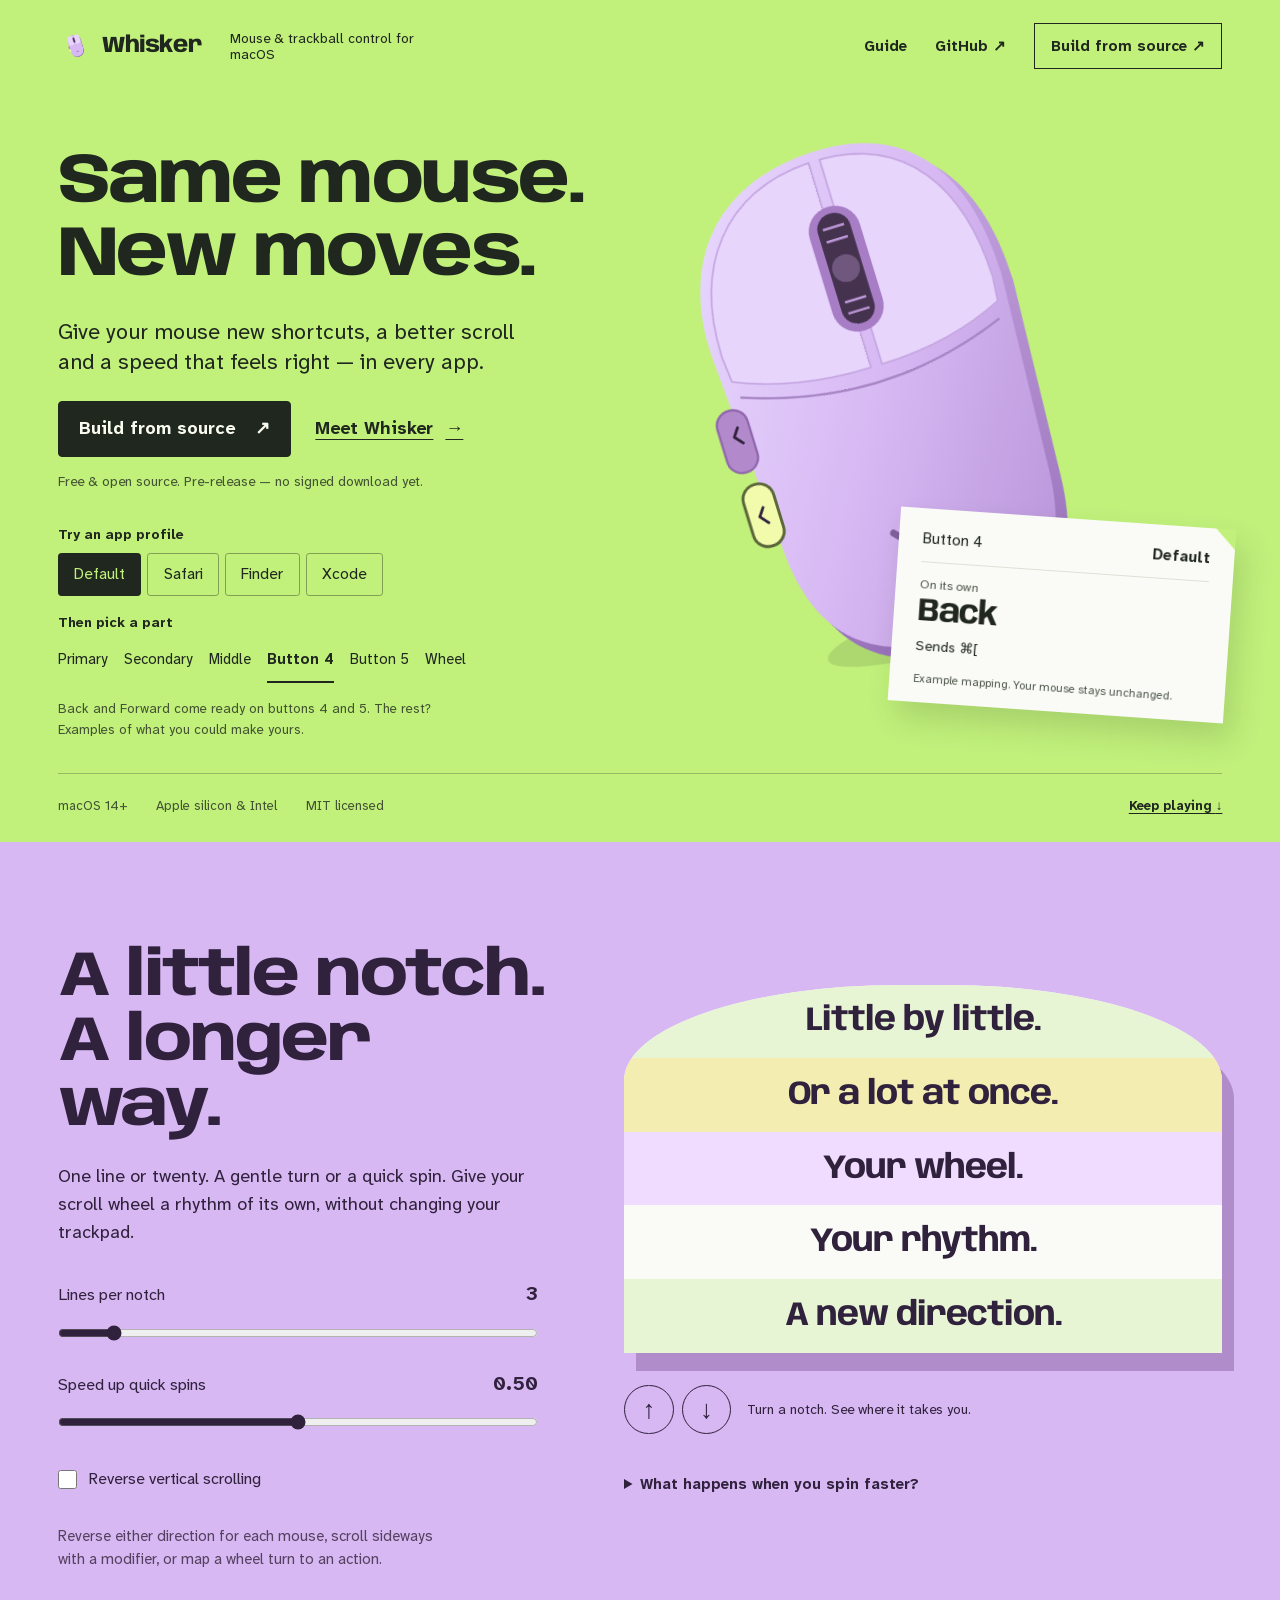
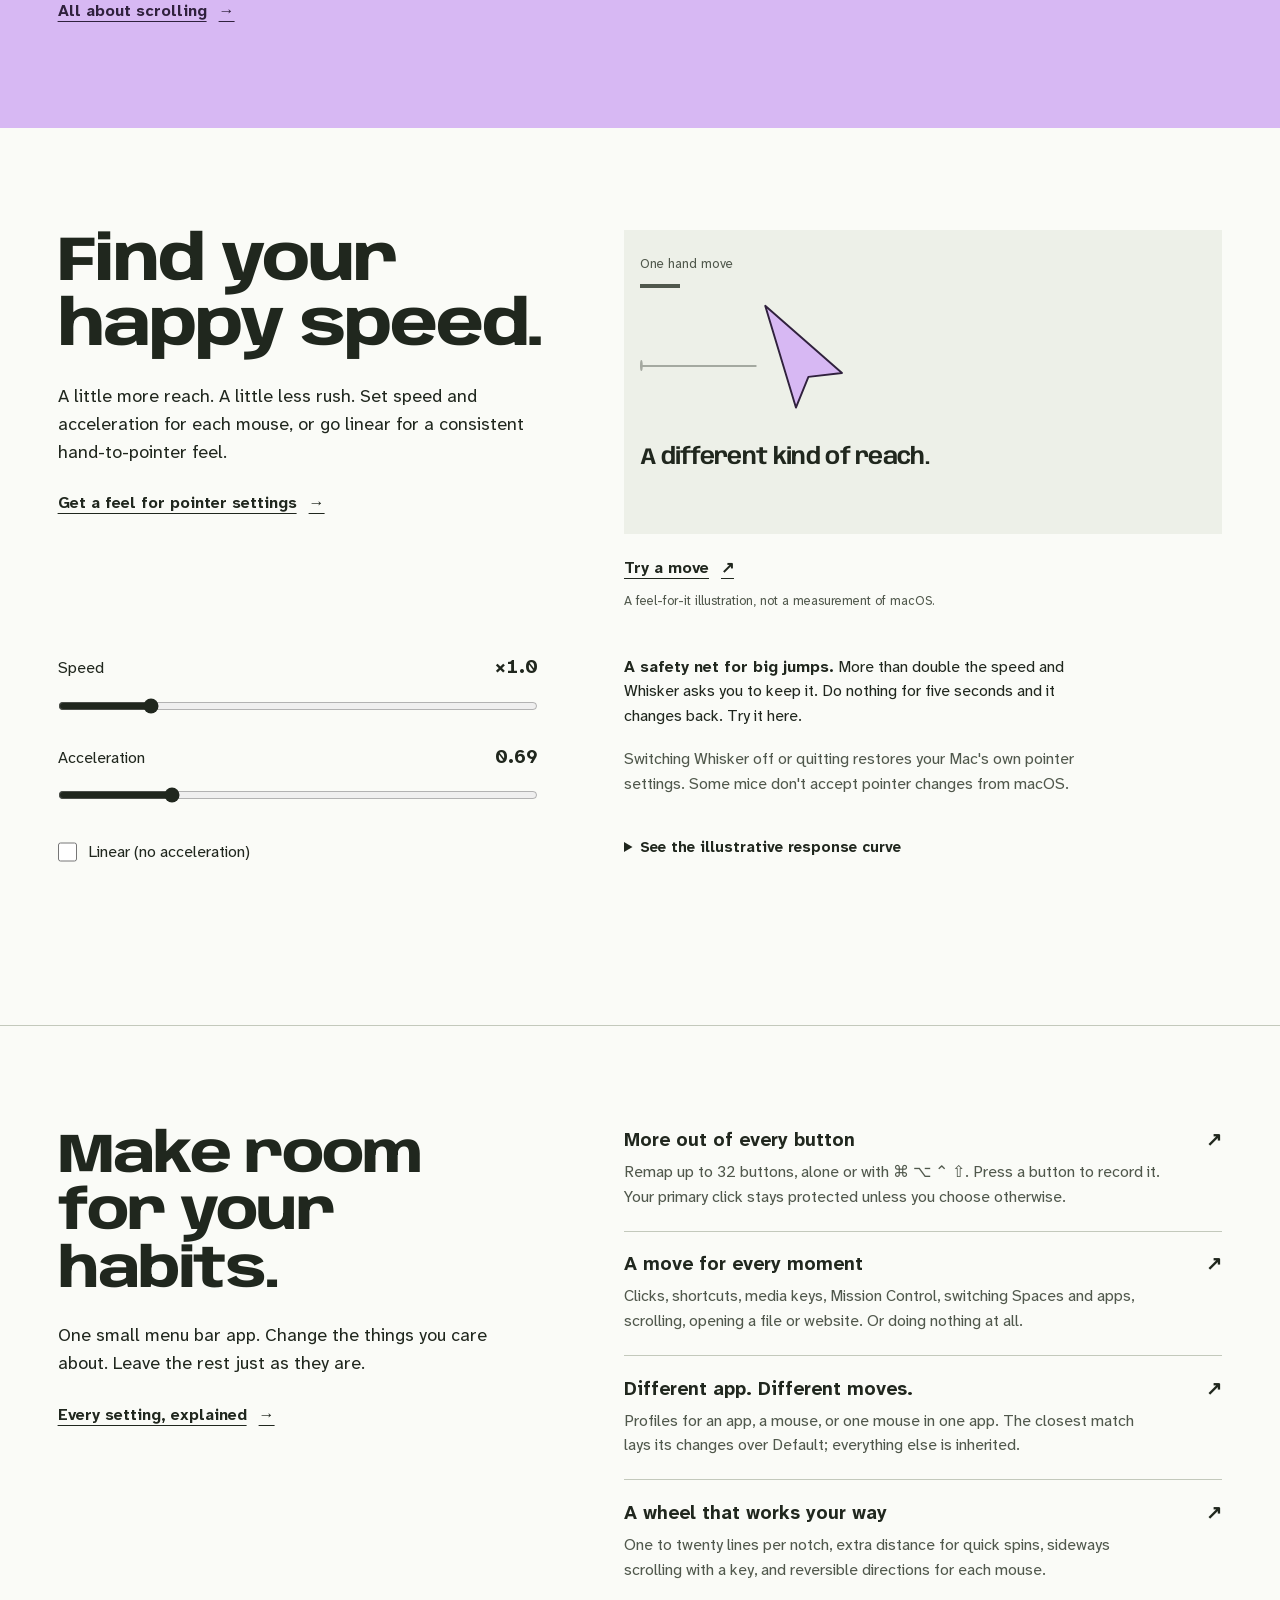
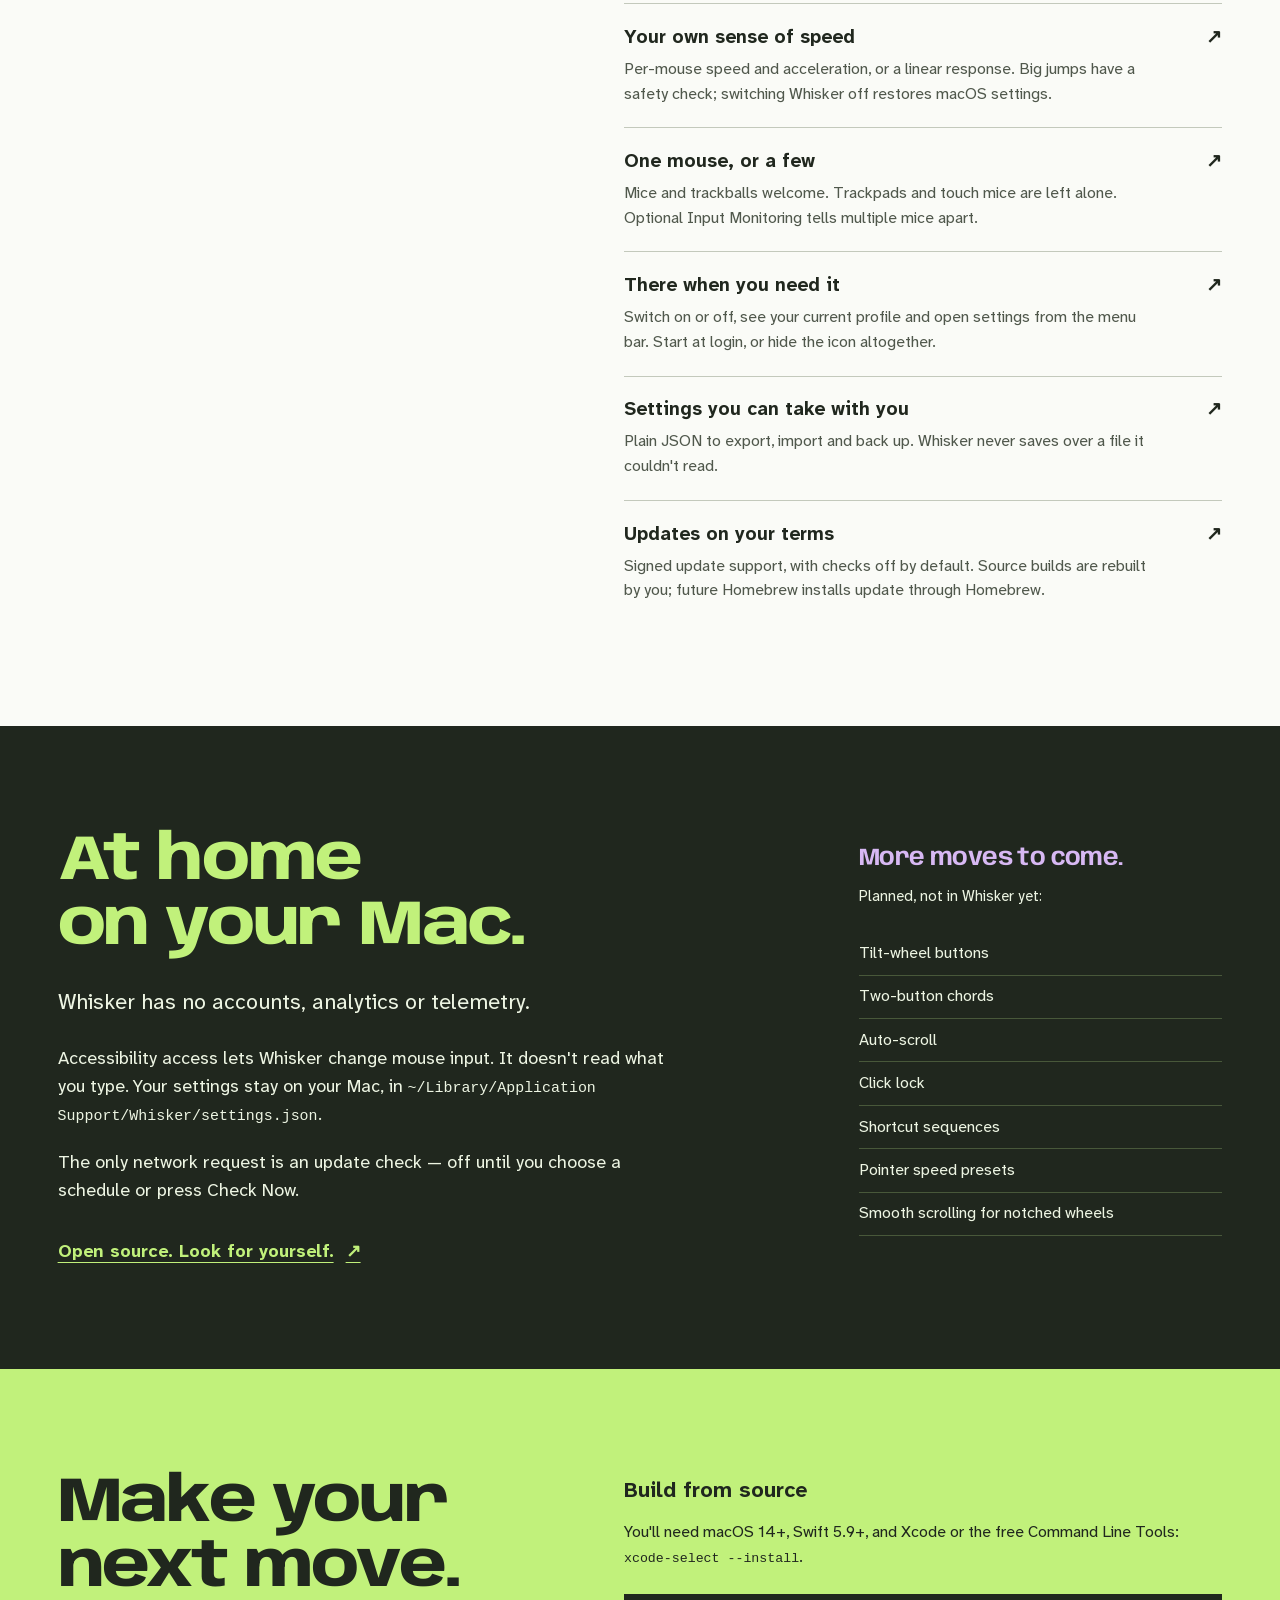
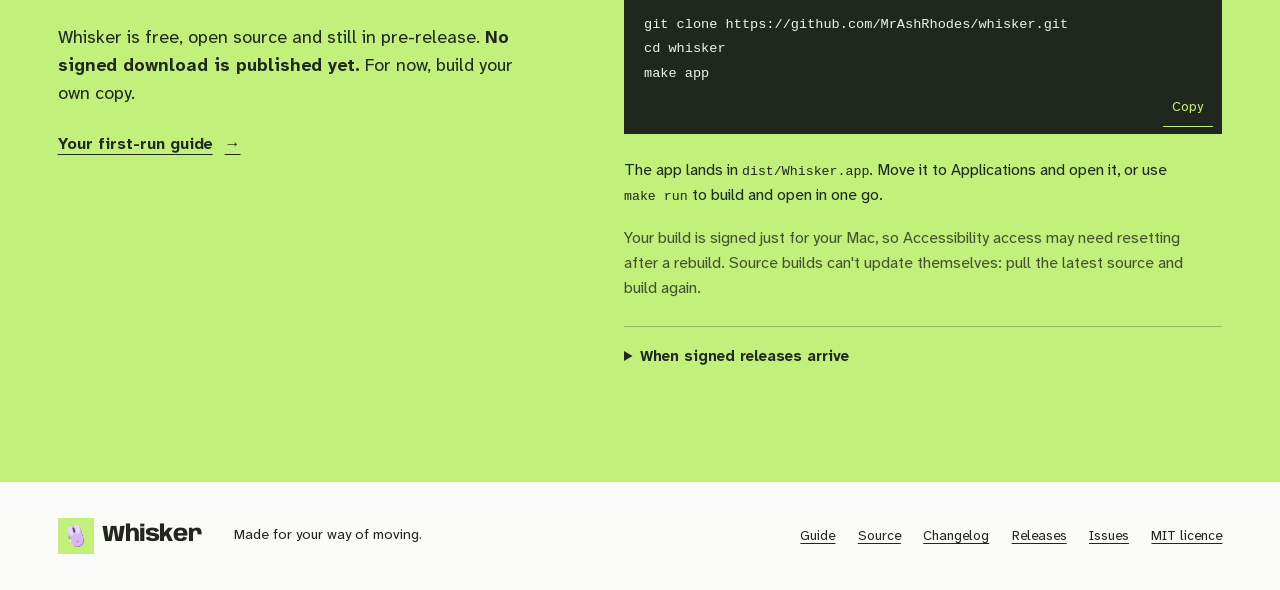
==== commit 485947d1: "Redesign the product site Replace the technical-drawing look with a colourful, operable exhibition: " ====
--- a/site/index.html
+++ b/site/index.html
@@ -4,338 +4,311 @@
   <meta charset="utf-8">
   <meta name="viewport" content="width=device-width, initial-scale=1">
   <meta http-equiv="Content-Security-Policy" content="default-src 'self'; img-src 'self' data:; style-src 'self'; script-src 'self'; font-src 'self'; base-uri 'self'; form-action 'none'">
-  <title>Whisker · mouse and trackball customiser for macOS</title>
-  <meta name="description" content="Whisker is a free, open-source menu bar app for macOS that remaps mouse buttons, tunes the scroll wheel and sets pointer speed, with profiles for each app.">
+  <title>Whisker · mouse and trackball control for macOS</title>
+  <meta name="description" content="Same mouse. New moves. Whisker is a free, open-source macOS menu bar app for mouse buttons, scrolling and pointer speed, with profiles for each app.">
   <meta name="color-scheme" content="light dark">
-  <meta name="theme-color" content="#f3efe4" media="(prefers-color-scheme: light)">
-  <meta name="theme-color" content="#0c2136" media="(prefers-color-scheme: dark)">
+  <meta name="theme-color" content="#c1f17b">
   <link rel="canonical" href="https://mrashrhodes.github.io/whisker/">
   <link rel="icon" type="image/png" href="favicon.png">
   <link rel="apple-touch-icon" href="apple-touch-icon.png">
-  <link rel="preload" href="fonts/bodoni-moda.woff2" as="font" type="font/woff2" crossorigin>
+  <link rel="preload" href="fonts/anybody.woff2" as="font" type="font/woff2" crossorigin>
   <link rel="preload" href="fonts/atkinson-next.woff2" as="font" type="font/woff2" crossorigin>
   <link rel="stylesheet" href="site.css">
   <meta property="og:type" content="website">
   <meta property="og:site_name" content="Whisker">
-  <meta property="og:title" content="Whisker · mouse and trackball customiser for macOS">
-  <meta property="og:description" content="Remap buttons, tune the wheel and set the pointer, with profiles for each app. Free and open source.">
+  <meta property="og:title" content="Whisker · same mouse, new moves">
+  <meta property="og:description" content="Your buttons. Your scroll. Your speed. Free, open-source mouse and trackball control for macOS.">
   <meta property="og:url" content="https://mrashrhodes.github.io/whisker/">
   <meta property="og:image" content="https://mrashrhodes.github.io/whisker/og.png">
   <meta property="og:image:width" content="1200">
   <meta property="og:image:height" content="630">
-  <meta property="og:image:alt" content="Whisker: a technical drawing of a mouse with its buttons and wheel annotated.">
+  <meta property="og:image:alt" content="Same mouse. New moves. An oversized lilac mouse on Whisker's spring-green playground.">
   <meta name="twitter:card" content="summary_large_image">
-  <meta name="twitter:title" content="Whisker · mouse and trackball customiser for macOS">
-  <meta name="twitter:description" content="Remap buttons, tune the wheel and set the pointer, with profiles for each app. Free and open source.">
+  <meta name="twitter:title" content="Whisker · same mouse, new moves">
+  <meta name="twitter:description" content="Free, open-source mouse and trackball control for macOS.">
   <meta name="twitter:image" content="https://mrashrhodes.github.io/whisker/og.png">
   <script src="site.js" defer></script>
 </head>
 <body>
+  <!--
+  THESIS: A familiar mouse can become a very personal instrument.
+  OWN-WORLD: Spring green, orchid objects, broad expressive type and tangible
+  controls make an original exhibition identity, not a software screenshot.
+  STORY: Change a button, turn the wheel, feel a different response, then build.
+  FIRST VIEWPORT: The actual profile demo is the hero; input, choice and result
+  form a diagonal conversation around a solid, oversized mouse.
+  FORM: Candidate 7, contemporary exhibition identity; diagonal-stage;
+  concept seed 33b8bf2f. Deliberate colour fields alternate with reading space.
+  -->
   <a class="skip-link" href="#main">Skip to content</a>
-  <div class="sheet">
-    <div class="zones zones-top" aria-hidden="true"><span>A</span><span>B</span><span>C</span><span>D</span><span>E</span><span>F</span></div>
-    <div class="zones zones-side" aria-hidden="true"><span>1</span><span>2</span><span>3</span><span>4</span></div>
-
-    <header>
-      <nav class="site-nav" aria-label="Main">
-        <a class="brand" href="./"><img src="assets/icon.png" alt="" width="30" height="30">Whisker</a>
-        <a class="optional" href="#anatomy">Drawing</a>
-        <a class="optional" href="#parts">Parts</a>
-        <a href="#source">Build</a>
-        <a href="guide.html">Guide</a>
-        <a href="https://github.com/MrAshRhodes/whisker">GitHub</a>
-        <span class="dwg-no" aria-hidden="true">DWG WHK-001 · SHEET 1/2</span>
-      </nav>
-    </header>
-
-    <main id="main">
-      <section class="hero" aria-labelledby="hero-title">
-        <div>
-          <p class="eyebrow rise d1">Mouse &amp; trackball customiser · macOS</p>
-          <h1 id="hero-title" class="rise d2">Whisker<span class="dot">.</span></h1>
-          <p class="lede rise d3">Every button, notch and nudge of your mouse, set <em>exactly</em> how you like it, for each app, from the menu bar.</p>
-          <div class="cta rise d4">
-            <a class="btn btn-primary" href="#source">Build from source</a>
-            <a class="btn" href="https://github.com/MrAshRhodes/whisker/releases">Releases</a>
-            <a class="btn" href="guide.html">Read the guide</a>
-          </div>
-          <div class="status rise d5">
-            <span class="label">Pre-release</span>
-            <p>No signed build is published yet, so for now you build Whisker from source. The first signed, notarised release and a Homebrew cask come next. Once they're out, this is all it takes:</p>
-            <div class="cmd"><pre><code id="brew-cmd">brew install --cask mrashrhodes/tap/whisker</code></pre><button class="copy" type="button" data-copy="brew-cmd" hidden>Copy</button></div>
-          </div>
-          <p class="meta-line rise d5"><span>macOS 14 Sonoma or later</span><span>Apple silicon and Intel</span><span>MIT licence</span><span>No telemetry</span></p>
-        </div>
-        <div class="plate rise d3">
-          <svg class="plate-lines" viewBox="0 0 200 200" aria-hidden="true" focusable="false">
-            <g class="draw" fill="none" stroke="currentColor" stroke-width="0.6">
-              <path pathLength="1" d="M8 26V8h18M174 8h18v18M192 174v18h-18M26 192H8v-18"/>
-              <path pathLength="1" d="M100 22a78 78 0 1 1 0 156a78 78 0 1 1 0-156"/>
-              <path pathLength="1" d="M100 4v14M100 182v14M4 100h14M182 100h14"/>
-              <path class="accent" pathLength="1" stroke-width="1.6" d="M155.15 44.85A78 78 0 0 1 178 100"/>
-            </g>
-            <text x="32" y="14">FIG. 0</text>
-            <text x="168" y="190" text-anchor="end">SCALE 1:<tspan dx="-3.2">1</tspan></text>
+  <header class="site-header">
+    <nav class="site-nav" aria-label="Main">
+      <a class="brand" href="./"><img src="assets/icon.png" alt="" width="36" height="36">Whisker</a>
+      <span class="nav-purpose">Mouse &amp; trackball control for macOS</span>
+      <a href="guide.html">Guide</a>
+      <a href="https://github.com/MrAshRhodes/whisker">GitHub <span aria-hidden="true">↗</span></a>
+      <a class="nav-build" href="#source">Build from source <span aria-hidden="true">↗</span></a>
+    </nav>
+  </header>
+
+  <main id="main">
+    <section class="playground" id="anatomy" aria-labelledby="hero-title">
+      <div class="stage" id="schematic">
+        <div class="hero-copy">
+          <h1 id="hero-title">Same mouse.<br>New moves.</h1>
+          <p class="lede">Give your mouse new shortcuts, a better scroll and a speed that feels right — in every app.</p>
+          <div class="cta">
+            <a class="btn btn-primary" href="#source">Build from source <span aria-hidden="true">↗</span></a>
+            <a class="text-link" href="guide.html">Meet Whisker <span aria-hidden="true">→</span></a>
+          </div>
+          <p class="release-note">Free &amp; open source. Pre-release — no signed download yet.</p>
+        </div>
+
+        <div class="object-stage">
+          <svg class="mouse-object" viewBox="0 0 460 490" role="img" aria-labelledby="drawing-title drawing-desc">
+            <title id="drawing-title">A mouse ready for new moves</title>
+            <desc id="drawing-desc">A solid lilac five-button mouse. Choose a part with the buttons below, or point to it here, to explore an example mapping. The wheel and its middle-button press can be selected separately.</desc>
+            <defs>
+              <linearGradient id="mouse-depth" x1="0" y1="0" x2="1" y2="1">
+                <stop offset="0" stop-color="#eadbff"/>
+                <stop offset="0.5" stop-color="#d7b8f3"/>
+                <stop offset="1" stop-color="#b590d6"/>
+              </linearGradient>
+              <linearGradient id="mouse-edge" x1="0" y1="0" x2="0" y2="1">
+                <stop offset="0" stop-color="#c7a5e2"/>
+                <stop offset="1" stop-color="#9770b9"/>
+              </linearGradient>
+            </defs>
+            <ellipse class="object-shadow" cx="245" cy="438" rx="134" ry="23"/>
+            <path class="shell-edge" fill="url(#mouse-edge)" d="M235 25C325 25 359 88 359 172L349 343C345 423 307 465 231 465C151 465 112 423 108 347L98 172C94 83 142 25 235 25Z"/>
+            <path class="shell" fill="url(#mouse-depth)" d="M229 16C317 16 351 79 351 163L341 334C337 414 299 452 223 452C145 452 106 414 102 338L92 163C88 76 136 16 229 16Z"/>
+            <path class="part mouse-button" data-hot="primary" d="M220 24C142 27 99 81 100 163L102 185C138 201 178 208 220 208Z"/>
+            <path class="part mouse-button" data-hot="secondary" d="M230 24C306 26 342 82 343 164L341 185C307 201 270 208 230 208Z"/>
+            <path class="mouse-seam" d="M105 200Q224 244 338 200"/>
+            <rect class="part side-button" data-hot="b5" x="78" y="208" width="27" height="55" rx="13"/>
+            <rect class="part side-button" data-hot="b4" x="81" y="275" width="27" height="55" rx="13"/>
+            <path class="button-arrow" d="m95 224-5 7 6 7m1 72-6-7 5-7"/>
+            <rect class="wheel-socket" x="202" y="65" width="45" height="111" rx="22"/>
+            <rect class="part wheel-body" data-hot="wheel" x="210" y="71" width="29" height="98" rx="14"/>
+            <path class="wheel-ribs" d="M215 83h19m-19 11h19m-19 54h19m-19 10h19"/>
+            <circle class="part wheel-press" data-hot="middle" cx="224.5" cy="120" r="12"/>
+            <path class="mouse-signature" d="m197 350 15 16 12-16 12 16 15-16"/>
           </svg>
-          <img src="assets/icon.png" alt="The Whisker app icon" width="256" height="256">
-        </div>
-      </section>
-
-      <section class="section" id="anatomy" aria-labelledby="anatomy-title" data-reveal>
-        <div class="section-head">
-          <p class="eyebrow">General arrangement</p>
-          <h2 id="anatomy-title">Every control, <em>annotated</em>.</h2>
-          <p>Pick a part and a profile. Whisker looks at the app in front and the mouse you're using, picks the closest profile and lays it over Default, so an app profile only holds what it changes.</p>
-        </div>
-        <figure class="fig" id="schematic">
-          <div class="schematic">
-            <svg class="drawing" viewBox="0 0 400 440" role="img" aria-labelledby="drawing-title drawing-desc">
-              <title id="drawing-title">Plan view of a five-button mouse</title>
-              <desc id="drawing-desc">Balloons mark the primary button (1), secondary button (2), the wheel press or middle button (3, shown enlarged as detail A), button 4 (4), button 5 (5) and the wheel (W).</desc>
-              <g class="dims">
-                <path class="dim" d="M88 150V14M252 150V14M84 20h172M88 15v10M252 15v10"/>
-                <text class="dim-text" x="170" y="14" text-anchor="middle">64</text>
-                <path class="dim" d="M150 40H8M150 404H8M14 40v364M9 40h10M9 404h10"/>
-                <text class="dim-text" x="10" y="222" text-anchor="middle" transform="rotate(-90 10 222)">120</text>
-                <path class="dim" stroke-dasharray="10 3 2 3" d="M170 28v392"/>
-                <circle class="dim" stroke-dasharray="4 3" cx="170" cy="104" r="40"/>
-                <text class="tag" x="204" y="66">A</text>
-              </g>
-              <g class="draw">
-                <path class="body" pathLength="1" d="M170 40C222 40 250 80 252 150C254 230 250 330 226 380C210 412 130 412 114 380C90 330 86 230 88 150C90 80 118 40 170 40Z"/>
-                <path class="body" pathLength="1" d="M94 198v26a4 4 0 0 1-4 4h-6a4 4 0 0 1-4-4v-26a4 4 0 0 1 4-4h6a4 4 0 0 1 4 4Z"/>
-                <path class="body" pathLength="1" d="M94 236v26a4 4 0 0 1-4 4h-6a4 4 0 0 1-4-4v-26a4 4 0 0 1 4-4h6a4 4 0 0 1 4 4Z"/>
-                <path class="detail" pathLength="1" d="M170 40v36M170 132v52"/>
-                <path class="detail" pathLength="1" d="M89 172Q170 196 251 172"/>
-                <path class="body" pathLength="1" d="M170 76a10 10 0 0 1 10 10v36a10 10 0 0 1-20 0v-36a10 10 0 0 1 10-10Z"/>
-                <path class="detail" pathLength="1" d="M164 90h12M164 98h12M164 106h12M164 114h12M164 122h12"/>
-              </g>
-              <g class="detail-a">
-                <circle class="dim" stroke-dasharray="4 3" cx="330" cy="330" r="50"/>
-                <path class="detail" d="M286 322h24M350 322h24"/>
-                <path class="body" d="M348 334a18 18 0 1 1-36 0a18 18 0 1 1 36 0Z"/>
-                <path class="detail" d="M336 334a6 6 0 1 1-12 0a6 6 0 1 1 12 0Z"/>
-                <path class="detail" d="M330 288v20M325 302l5 7 5-7"/>
-                <path class="detail" d="M356 322a28 28 0 0 1 0 24M351 345l5 2 2-5"/>
-                <text class="dim-text" x="330" y="273" text-anchor="middle">PRESS</text>
-                <text class="dim-text" x="370" y="376">TURN</text>
-                <text class="tag" x="330" y="398" text-anchor="middle">DETAIL A · 2:<tspan dx="-3.6">1</tspan></text>
-              </g>
-              <text class="tag" x="170" y="432" text-anchor="middle">PLAN</text>
-              <path class="part" data-hot="primary" d="M170 40C118 40 90 80 88 150L89 172Q129.5 184 170 184Z"/>
-              <path class="part" data-hot="secondary" d="M170 40C222 40 250 80 252 150L251 172Q210.5 184 170 184Z"/>
-              <rect class="part" data-hot="b5" x="77" y="191" width="20" height="39" rx="5"/>
-              <rect class="part" data-hot="b4" x="77" y="230" width="20" height="39" rx="5"/>
-              <rect class="part" data-hot="wheel" x="156" y="72" width="28" height="64" rx="14"/>
-              <circle class="part" data-hot="middle" cx="330" cy="330" r="50"/>
-              <line class="leader" data-hot="primary" x1="49" y1="110" x2="124" y2="120"/>
-              <line class="leader" data-hot="secondary" x1="341" y1="150" x2="216" y2="124"/>
-              <line class="leader" data-hot="wheel" x1="341" y1="70" x2="182" y2="96"/>
-              <line class="leader" data-hot="b5" x1="49" y1="198" x2="80" y2="208"/>
-              <line class="leader" data-hot="b4" x1="49" y1="262" x2="80" y2="250"/>
-              <line class="leader" data-hot="middle" x1="281.4" y1="285.2" x2="294.6" y2="294.6"/>
-              <g class="balloon" data-hot="primary"><circle cx="40" cy="110" r="9"/><text x="40" y="110">1</text></g>
-              <g class="balloon" data-hot="secondary"><circle cx="350" cy="150" r="9"/><text x="350" y="150">2</text></g>
-              <g class="balloon" data-hot="middle"><circle cx="274" cy="280" r="9"/><text x="274" y="280">3</text></g>
-              <g class="balloon" data-hot="b4"><circle cx="40" cy="262" r="9"/><text x="40" y="262">4</text></g>
-              <g class="balloon" data-hot="b5"><circle cx="40" cy="198" r="9"/><text x="40" y="198">5</text></g>
-              <g class="balloon" data-hot="wheel"><circle cx="350" cy="70" r="9"/><text x="350" y="70">W</text></g>
-            </svg>
-            <div class="panel">
-              <div class="seg" role="group" aria-label="Profile" data-js-only hidden>
-                <button type="button" data-profile="default" aria-pressed="true" aria-controls="callout">Default</button>
-                <button type="button" data-profile="safari" aria-pressed="false" aria-controls="callout">Safari</button>
-                <button type="button" data-profile="finder" aria-pressed="false" aria-controls="callout">Finder</button>
-                <button type="button" data-profile="xcode" aria-pressed="false" aria-controls="callout">Xcode</button>
+          <div class="action-result">
+            <div class="callout" id="callout">
+              <h3>Button 4 <span class="label">Default</span></h3>
+              <ul class="maps"><li><span class="key">On its own</span><span class="act">Back<small>Sends ⌘[</small></span></li></ul>
+            </div>
+            <p class="result-note">Example mapping. Your mouse stays unchanged.</p>
+          </div>
+          <p class="visually-hidden" id="schematic-status" aria-live="polite"></p>
+        </div>
+
+        <div class="demo-console">
+          <div class="profile-picker" data-js-only hidden>
+            <p id="profile-label" class="control-caption">Try an app profile</p>
+            <div class="seg" role="group" aria-labelledby="profile-label">
+              <button type="button" data-profile="default" aria-pressed="true" aria-controls="callout">Default</button>
+              <button type="button" data-profile="safari" aria-pressed="false" aria-controls="callout">Safari</button>
+              <button type="button" data-profile="finder" aria-pressed="false" aria-controls="callout">Finder</button>
+              <button type="button" data-profile="xcode" aria-pressed="false" aria-controls="callout">Xcode</button>
+            </div>
+          </div>
+          <div class="part-picker" data-js-only hidden>
+            <p id="part-label" class="control-caption">Then pick a part</p>
+            <div class="parts" role="group" aria-labelledby="part-label">
+              <button type="button" data-part="primary" aria-pressed="false" aria-controls="callout">Primary</button>
+              <button type="button" data-part="secondary" aria-pressed="false" aria-controls="callout">Secondary</button>
+              <button type="button" data-part="middle" aria-pressed="false" aria-controls="callout">Middle</button>
+              <button type="button" data-part="b4" aria-pressed="true" aria-controls="callout">Button 4</button>
+              <button type="button" data-part="b5" aria-pressed="false" aria-controls="callout">Button 5</button>
+              <button type="button" data-part="wheel" aria-pressed="false" aria-controls="callout">Wheel</button>
+            </div>
+          </div>
+          <p class="demo-note">Back and Forward come ready on buttons 4 and 5. The rest? Examples of what you could make yours.</p>
+        </div>
+        <p class="hero-facts"><span>macOS 14+</span><span>Apple silicon &amp; Intel</span><span>MIT licensed</span><a href="#tuning">Keep playing <span aria-hidden="true">↓</span></a></p>
+      </div>
+    </section>
+
+    <section class="scene scroll-scene" id="tuning" aria-labelledby="tuning-title">
+      <div class="scene-inner scroll-layout" id="wheel-demo">
+        <div class="scene-copy">
+          <h2 id="tuning-title">A little notch.<br>A longer way.</h2>
+          <p>One line or twenty. A gentle turn or a quick spin. Give your scroll wheel a rhythm of its own, without changing your trackpad.</p>
+          <div class="controls" data-js-only hidden>
+            <div class="control"><label for="lines">Lines per notch</label><output id="lines-out" for="lines">3</output><input type="range" id="lines" min="1" max="20" step="1" value="3"></div>
+            <div class="control"><label for="spin">Speed up quick spins</label><output id="spin-out" for="spin">0.50</output><input type="range" id="spin" min="0" max="1" step="0.05" value="0.5"></div>
+            <label class="check"><input type="checkbox" id="reverse"> Reverse vertical scrolling</label>
+          </div>
+          <p class="note-small">Reverse either direction for each mouse, scroll sideways with a modifier, or map a wheel turn to an action.</p>
+          <a class="text-link" href="guide.html#scrolling">All about scrolling <span aria-hidden="true">→</span></a>
+        </div>
+        <div class="scroll-play">
+          <div class="wheel-demo" data-js-only hidden>
+            <div class="page-window" aria-label="Scroll preview">
+              <ol id="page-lines" aria-hidden="true">
+                <li>Little by little.</li><li>Or a lot at once.</li><li>Your wheel.</li><li>Your rhythm.</li>
+                <li>A new direction.</li><li>A little further.</li><li>Make it yours.</li><li>Keep on moving.</li>
+                <li>Little by little.</li><li>Or a lot at once.</li><li>Your wheel.</li><li>Your rhythm.</li>
+                <li>A new direction.</li><li>A little further.</li><li>Make it yours.</li><li>Keep on moving.</li>
+                <li>Little by little.</li><li>Or a lot at once.</li><li>Your wheel.</li><li>Your rhythm.</li>
+                <li>A new direction.</li><li>A little further.</li><li>Make it yours.</li><li>Keep on moving.</li>
+                <li>Little by little.</li><li>Or a lot at once.</li><li>Your wheel.</li><li>Your rhythm.</li>
+                <li>A new direction.</li><li>A little further.</li><li>Make it yours.</li><li>Keep on moving.</li>
+                <li>Little by little.</li><li>Or a lot at once.</li><li>Your wheel.</li><li>Your rhythm.</li>
+                <li>A new direction.</li><li>A little further.</li><li>Make it yours.</li><li>Keep on moving.</li>
+              </ol>
+            </div>
+            <div class="wheel-actions">
+              <div class="wheel-buttons">
+                <button type="button" id="wheel-up" aria-label="Turn the wheel up one notch">↑</button>
+                <button type="button" id="wheel-down" aria-label="Turn the wheel down one notch">↓</button>
               </div>
-              <div class="parts" role="group" aria-label="Part of the mouse" data-js-only hidden>
-                <button type="button" data-part="primary" aria-pressed="false" aria-controls="callout"><span class="num" aria-hidden="true">1</span>Primary</button>
-                <button type="button" data-part="secondary" aria-pressed="false" aria-controls="callout"><span class="num" aria-hidden="true">2</span>Secondary</button>
-                <button type="button" data-part="middle" aria-pressed="false" aria-controls="callout"><span class="num" aria-hidden="true">3</span>Middle</button>
-                <button type="button" data-part="b4" aria-pressed="true" aria-controls="callout"><span class="num" aria-hidden="true">4</span>Button 4</button>
-                <button type="button" data-part="b5" aria-pressed="false" aria-controls="callout"><span class="num" aria-hidden="true">5</span>Button 5</button>
-                <button type="button" data-part="wheel" aria-pressed="false" aria-controls="callout"><span class="num" aria-hidden="true">W</span>Wheel</button>
-              </div>
-              <div class="callout" id="callout">
-                <h3>Default profile <span class="label">Example</span></h3>
-                <ul class="maps">
-                  <li><span class="key">Button 4</span><span class="act">Back<small>Sends ⌘[</small></span></li>
-                  <li><span class="key">Button 5</span><span class="act">Forward<small>Sends ⌘]</small></span></li>
-                  <li><span class="key">⌃ + Middle</span><span class="act">Mission Control</span></li>
-                  <li><span class="key">⌥ + Wheel</span><span class="act">Volume Up / Down<small>Repeat for every notch</small></span></li>
-                </ul>
-              </div>
-              <p class="visually-hidden" id="schematic-status" aria-live="polite"></p>
-              <p class="note-small">Whisker ships with Back and Forward on buttons 4 and 5. The other mappings here are examples of what you might add.</p>
-            </div>
-          </div>
-          <figcaption class="fig-caption"><span><b>Fig. 1</b> General arrangement, five-button mouse, with example app profiles</span><span>Not to scale</span></figcaption>
-        </figure>
-      </section>
-
-      <section class="section" id="tuning" aria-labelledby="tuning-title" data-reveal>
-        <div class="section-head">
-          <p class="eyebrow">Wheel and pointer</p>
-          <h2 id="tuning-title">Measured by the <em>notch</em>.</h2>
-          <p>Whisker counts wheel notches rather than pixels, and lets each mouse keep its own pointer feel. Both instruments below are live.</p>
-        </div>
-        <div class="instruments">
-          <figure class="fig instrument" id="wheel-demo">
-            <h3>Wheel</h3>
-            <p>Set how far each notch scrolls, speed up quick spins, and reverse either direction for each mouse. Mapping the wheel to an action with a modifier key works too.</p>
-            <div class="wheel-demo" data-js-only hidden>
-              <div class="wheel-buttons">
-                <button type="button" id="wheel-up" aria-label="Turn the wheel up one notch">▲</button>
-                <button type="button" id="wheel-down" aria-label="Turn the wheel down one notch">▼</button>
-              </div>
-              <div class="page-window">
-                <ol id="page-lines" aria-hidden="true">
-                  <li>01</li><li>02</li><li>03</li><li>04</li><li>05</li><li>06</li><li>07</li><li>08</li><li>09</li><li>10</li>
-                  <li>11</li><li>12</li><li>13</li><li>14</li><li>15</li><li>16</li><li>17</li><li>18</li><li>19</li><li>20</li>
-                  <li>21</li><li>22</li><li>23</li><li>24</li><li>25</li><li>26</li><li>27</li><li>28</li><li>29</li><li>30</li>
-                  <li>31</li><li>32</li><li>33</li><li>34</li><li>35</li><li>36</li><li>37</li><li>38</li><li>39</li><li>40</li>
-                </ol>
-                <span class="readout" id="wheel-readout" aria-live="polite">Turn the wheel</span>
-              </div>
-            </div>
-            <div class="controls" data-js-only hidden>
-              <div class="control"><label for="lines">Lines per notch</label><output id="lines-out" for="lines">3</output><input type="range" id="lines" min="1" max="20" step="1" value="3"></div>
-              <div class="control"><label for="spin">Speed up quick spins</label><output id="spin-out" for="spin">0.50</output><input type="range" id="spin" min="0" max="1" step="0.05" value="0.5"></div>
-              <label class="check"><input type="checkbox" id="reverse"> Reverse vertical scrolling</label>
-            </div>
+              <span class="readout" id="wheel-readout" aria-live="polite">Turn a notch. See where it takes you.</span>
+            </div>
+          </div>
+          <details class="plot-details">
+            <summary>What happens when you spin faster?</summary>
+            <p>Up to four notches a second, each notch moves your chosen number of lines. After that, the speed-up setting adds distance. This plot shows the difference; the preview above turns one notch at a time.</p>
             <svg class="plot" id="wheel-plot" viewBox="0 0 340 222" role="img" aria-labelledby="wheel-plot-title">
-              <title id="wheel-plot-title">Lines scrolled per notch against how fast the wheel spins. The line stays flat up to four notches a second, then climbs.</title>
+              <title id="wheel-plot-title">Lines per notch against wheel speed. The line stays flat until four notches a second, then rises with the speed-up setting.</title>
               <path class="gridline" d="M44 128.7H330M44 71.3H330M44 14H330"/>
               <path class="threshold" d="M101.2 186V14"/>
               <path class="axis" d="M44 14V186H330"/>
-              <path class="tick" d="M44 186v4M101.2 186v4M158.4 186v4M215.6 186v4M272.8 186v4M330 186v4M40 186h4M40 128.7h4M40 71.3h4M40 14h4"/>
-              <text x="44" y="199" text-anchor="middle">0</text><text x="101.2" y="199" text-anchor="middle">4</text><text x="158.4" y="199" text-anchor="middle">8</text><text x="215.6" y="199" text-anchor="middle">12</text><text x="272.8" y="199" text-anchor="middle">16</text><text x="330" y="199" text-anchor="middle">20</text>
-              <text x="36" y="189" text-anchor="end">0</text><text x="36" y="131.7" text-anchor="end">20</text><text x="36" y="74.3" text-anchor="end">40</text><text x="36" y="17" text-anchor="end">60</text>
-              <text x="330" y="216" text-anchor="end">SPIN RATE, NOTCHES PER SECOND</text>
-              <text x="105" y="26">SPEED-UP STARTS</text>
+              <text x="44" y="202" text-anchor="middle">0</text><text x="101.2" y="202" text-anchor="middle">4</text><text x="330" y="202" text-anchor="middle">20</text>
+              <text x="34" y="189" text-anchor="end">0</text><text x="34" y="131.7" text-anchor="end">20</text><text x="34" y="74.3" text-anchor="end">40</text><text x="34" y="17" text-anchor="end">60</text>
+              <text x="330" y="219" text-anchor="end">Notches per second</text>
+              <text x="50" y="27">Lines per notch</text>
               <path class="curve" d="M44 177.4L101.2 177.4L330 108.6"/>
             </svg>
-            <figcaption class="fig-caption"><span><b>Fig. 2</b> Lines per notch</span><span>L × (1 + k × max(0, rate − 4))</span></figcaption>
-          </figure>
-
-          <figure class="fig instrument" id="pointer-demo">
-            <h3>Pointer</h3>
-            <p>Give each mouse its own speed and acceleration, or turn acceleration off for a linear feel. More than double the speed and Whisker asks you to confirm, then changes back after five seconds if you don't.</p>
-            <div class="controls" data-js-only hidden>
-              <div class="control"><label for="speed">Speed</label><output id="speed-out" for="speed">×1.0</output><input type="range" id="speed" min="0.1" max="5" step="0.1" value="1"></div>
-              <div class="control"><label for="accel">Acceleration</label><output id="accel-out" for="accel">0.69</output><input type="range" id="accel" min="0" max="3" step="0.0625" value="0.6875"></div>
-              <label class="check"><input type="checkbox" id="linear"> Linear (no acceleration)</label>
-            </div>
+          </details>
+        </div>
+      </div>
+    </section>
+
+    <section class="scene pointer-scene" aria-labelledby="pointer-title">
+      <div class="scene-inner pointer-layout" id="pointer-demo">
+        <div class="scene-copy">
+          <h2 id="pointer-title">Find your<br>happy speed.</h2>
+          <p>A little more reach. A little less rush. Set speed and acceleration for each mouse, or go linear for a consistent hand-to-pointer feel.</p>
+          <a class="text-link" href="guide.html#pointer">Get a feel for pointer settings <span aria-hidden="true">→</span></a>
+        </div>
+        <div class="pointer-play">
+          <div class="pointer-field" aria-hidden="true">
+            <span class="hand-mark">One hand move</span>
+            <div class="pointer-runway" id="pointer-runway">
+              <div class="pointer-trace"></div>
+              <div class="pointer-position"><svg class="motion-pointer" viewBox="0 0 100 120"><path d="M9 5L89 75L54 79L41 111Z"/></svg></div>
+            </div>
+            <span class="field-caption">A different kind of reach.</span>
+          </div>
+          <button class="text-link play-button" type="button" id="pointer-play" data-js-only hidden>Try a move <span aria-hidden="true">↗</span></button>
+          <p class="visually-hidden" id="move-status" aria-live="polite"></p>
+          <p class="note-small">A feel-for-it illustration, not a measurement of macOS.</p>
+        </div>
+        <div class="pointer-settings">
+          <div class="controls" data-js-only hidden>
+            <div class="control"><label for="speed">Speed</label><output id="speed-out" for="speed">×1.0</output><input type="range" id="speed" min="0.1" max="5" step="0.1" value="1"></div>
+            <div class="control"><label for="accel">Acceleration</label><output id="accel-out" for="accel">0.69</output><input type="range" id="accel" min="0" max="3" step="0.0625" value="0.6875"></div>
+            <label class="check"><input type="checkbox" id="linear"> Linear (no acceleration)</label>
+          </div>
+          <div class="confirm" id="confirm" role="alert" hidden>
+            <p>Keep this pointer speed? It changes back in five seconds otherwise.</p>
+            <div class="row"><button type="button" class="btn" id="revert">Revert</button><button type="button" class="btn btn-primary" id="keep">Keep</button></div>
+            <div class="meter" aria-hidden="true"><span></span></div>
+          </div>
+          <p class="pointer-status" id="pointer-status" aria-live="polite"></p>
+        </div>
+        <div class="pointer-explanation">
+          <p><strong>A safety net for big jumps.</strong> More than double the speed and Whisker asks you to keep it. Do nothing for five seconds and it changes back. Try it here.</p>
+          <p class="note-small">Switching Whisker off or quitting restores your Mac's own pointer settings. Some mice don't accept pointer changes from macOS.</p>
+          <details class="plot-details">
+            <summary>See the illustrative response curve</summary>
             <svg class="plot" id="pointer-plot" viewBox="0 0 340 222" role="img" aria-labelledby="pointer-plot-title">
-              <title id="pointer-plot-title">Pointer travel against hand speed. Faster hand movement carries the pointer further when acceleration is on.</title>
+              <title id="pointer-plot-title">Illustrative pointer travel against hand speed. Acceleration makes faster hand movement carry the pointer further. The dashed line shows the original defaults.</title>
               <path class="gridline" d="M44 143H330M44 100H330M44 57H330M44 14H330"/>
               <path class="axis" d="M44 14V186H330"/>
-              <path class="tick" d="M44 186v4M115.5 186v4M187 186v4M258.5 186v4M330 186v4M40 186h4M40 143h4M40 100h4M40 57h4M40 14h4"/>
-              <text x="44" y="199" text-anchor="middle">STILL</text><text x="330" y="199" text-anchor="end">FAST</text>
-              <text x="36" y="189" text-anchor="end">0</text><text x="36" y="146" text-anchor="end">2</text><text x="36" y="103" text-anchor="end">4</text><text x="36" y="60" text-anchor="end">6</text><text x="36" y="17" text-anchor="end">8</text>
-              <text x="330" y="216" text-anchor="end">HAND SPEED</text>
-              <text x="50" y="26">POINTER TRAVEL</text>
+              <text x="44" y="202">Still</text><text x="330" y="202" text-anchor="end">Fast</text>
+              <text x="34" y="189" text-anchor="end">0</text><text x="34" y="103" text-anchor="end">4</text><text x="34" y="17" text-anchor="end">8</text>
+              <text x="330" y="219" text-anchor="end">Hand speed</text><text x="50" y="27">Pointer travel</text>
               <path class="ref" d="M44 186L115.5 179.1L187 169.3L258.5 156.6L330 140.9"/>
               <path class="curve" d="M44 186L115.5 179.1L187 169.3L258.5 156.6L330 140.9"/>
             </svg>
-            <div class="confirm" id="confirm" role="alert" hidden>
-              <p>Keep this pointer speed? It changes back in a few seconds otherwise.</p>
-              <div class="row"><button type="button" class="btn" id="revert">Revert</button><button type="button" class="btn btn-primary" id="keep">Keep</button></div>
-              <div class="meter" aria-hidden="true"><span></span></div>
-            </div>
-            <p class="note-small" id="pointer-status" aria-live="polite"></p>
-            <figcaption class="fig-caption"><span><b>Fig. 3</b> Pointer response, illustrative</span><span>Dashed: where you started</span></figcaption>
-          </figure>
-        </div>
-      </section>
-
-      <section class="section" id="parts" aria-labelledby="parts-title" data-reveal>
-        <div class="section-head">
-          <p class="eyebrow">Parts list</p>
-          <h2 id="parts-title">What's in the <em>box</em>.</h2>
-          <p>Nine parts, one small menu bar app. Each links to its page in the guide.</p>
-        </div>
-        <table class="bom">
-          <caption>Parts list, Whisker for macOS</caption>
-          <thead><tr><th scope="col">Part</th><th scope="col">Description</th><th scope="col">Reference</th></tr></thead>
-          <tbody>
-            <tr><th scope="row"><span class="num">1</span>Buttons</th><td>Remap any of up to 32 mouse buttons, alone or with any mix of ⌘ ⌥ ⌃ ⇧. Press the button to record it rather than hunting for its number.</td><td><a href="guide.html#buttons">Settings › Buttons</a></td></tr>
-            <tr><th scope="row"><span class="num">2</span>Actions</th><td>Clicks and double-clicks with modifiers, keyboard shortcuts, back and forward, media keys, Mission Control and its friends, switching Spaces and apps, scrolling by lines, opening an app, file, folder or website, or nothing at all.</td><td><a href="guide.html#actions">Guide › Actions</a></td></tr>
-            <tr><th scope="row"><span class="num">3</span>Wheel</th><td>One to twenty lines per notch, a speed-up for quick spins, sideways scrolling while you hold a key, and each direction reversible for each mouse.</td><td><a href="guide.html#scrolling">Settings › Scrolling</a></td></tr>
-            <tr><th scope="row"><span class="num">4</span>Profiles</th><td>A Default profile, plus profiles for an app, a mouse, or one mouse in one app. The most specific match wins, and anything it leaves out comes from Default.</td><td><a href="guide.html#profiles">Settings › Applications</a></td></tr>
-            <tr><th scope="row"><span class="num">5</span>Pointer</th><td>Speed and acceleration for each mouse, or a linear response, where macOS lets the mouse be adjusted. Big jumps need confirming, and switching Whisker off or quitting puts the macOS settings back.</td><td><a href="guide.html#pointer">Settings › Pointer</a></td></tr>
-            <tr><th scope="row"><span class="num">6</span>Devices</th><td>Lists the mice and trackballs you've connected. Trackpads and touch mice such as Magic Mouse are left alone. To tell two or more mice apart, allow Input Monitoring.</td><td><a href="guide.html#devices">Settings › Devices</a></td></tr>
-            <tr><th scope="row"><span class="num">7</span>Menu bar</th><td>Switch Whisker on or off, see which profile is in use and open settings. Open it at login, or hide the icon altogether.</td><td><a href="guide.html#menu-bar">Menu bar</a></td></tr>
-            <tr><th scope="row"><span class="num">8</span>Settings file</th><td>Plain JSON you can export, import, read and back up. Whisker never saves over a file it couldn't read.</td><td><a href="guide.html#settings-file"><code>settings.json</code></a></td></tr>
-            <tr><th scope="row"><span class="num">9</span>Updates</th><td>Signed updates, checked never (the default), daily, weekly or monthly. Homebrew installs update through Homebrew.</td><td><a href="guide.html#updates">Settings › Updates</a></td></tr>
-          </tbody>
-        </table>
-      </section>
-
-      <section class="section" id="notes" aria-labelledby="notes-title" data-reveal>
-        <div class="notes-grid">
-          <div>
-            <p class="eyebrow">Notes</p>
-            <h2 id="notes-title">Private by <em>design</em>.</h2>
-            <ol class="notes">
-              <li><p>No telemetry, analytics or accounts.</p></li>
-              <li><p>The only thing Whisker asks the network for is an update check, and that's off until you pick a schedule or press Check Now.</p></li>
-              <li><p>Accessibility access lets Whisker see and change mouse input. It doesn't read what you type.</p></li>
-              <li><p>Your settings stay on your Mac, in <code>~/Library/Application Support/Whisker/settings.json</code>.</p></li>
-              <li><p>Every line is open source under the MIT licence, <a href="https://github.com/MrAshRhodes/whisker">on GitHub</a>.</p></li>
-            </ol>
-          </div>
-          <div>
-            <p class="eyebrow">Next revision</p>
-            <h2>On the <em>drawing board</em>.</h2>
-            <p>Not in Whisker yet, but planned:</p>
-            <ul class="roadmap">
-              <li>Tilt-wheel buttons</li><li>Two-button chords</li><li>Auto-scroll</li><li>Click lock</li><li>Shortcut sequences</li><li>Pointer speed presets</li><li>Smooth scrolling for notched wheels</li>
-            </ul>
-          </div>
-        </div>
-      </section>
-
-      <section class="section" id="source" aria-labelledby="source-title" data-reveal>
-        <div class="section-head">
-          <p class="eyebrow">Build</p>
-          <h2 id="source-title">Build it <em>today</em>.</h2>
-          <p>Until the first signed release, you build Whisker yourself. It takes a couple of minutes with Apple's free developer tools.</p>
-        </div>
-        <div class="notes-grid">
-          <div>
-            <ol class="steps">
-              <li><p>Install Xcode, or just the Command Line Tools with <code class="nowrap">xcode-select --install</code>. Whisker needs Swift 5.9 or later.</p></li>
-              <li><p>Clone the repository and build the app:</p></li>
-            </ol>
-            <div class="cmd"><pre><code id="build-cmd">git clone https://github.com/MrAshRhodes/whisker.git
+          </details>
+        </div>
+      </div>
+    </section>
+
+    <section class="scene features-scene" id="parts" aria-labelledby="parts-title">
+      <div class="scene-inner features-layout">
+        <div class="scene-copy">
+          <h2 id="parts-title">Make room<br>for your habits.</h2>
+          <p>One small menu bar app. Change the things you care about. Leave the rest just as they are.</p>
+          <a class="text-link" href="guide.html">Every setting, explained <span aria-hidden="true">→</span></a>
+        </div>
+        <dl class="feature-list">
+          <div><dt><a href="guide.html#buttons">More out of every button <span aria-hidden="true">↗</span></a></dt><dd>Remap up to 32 buttons, alone or with ⌘ ⌥ ⌃ ⇧. Press a button to record it. Your primary click stays protected unless you choose otherwise.</dd></div>
+          <div><dt><a href="guide.html#actions">A move for every moment <span aria-hidden="true">↗</span></a></dt><dd>Clicks, shortcuts, media keys, Mission Control, switching Spaces and apps, scrolling, opening a file or website. Or doing nothing at all.</dd></div>
+          <div><dt><a href="guide.html#profiles">Different app. Different moves. <span aria-hidden="true">↗</span></a></dt><dd>Profiles for an app, a mouse, or one mouse in one app. The closest match lays its changes over Default; everything else is inherited.</dd></div>
+          <div><dt><a href="guide.html#scrolling">A wheel that works your way <span aria-hidden="true">↗</span></a></dt><dd>One to twenty lines per notch, extra distance for quick spins, sideways scrolling with a key, and reversible directions for each mouse.</dd></div>
+          <div><dt><a href="guide.html#pointer">Your own sense of speed <span aria-hidden="true">↗</span></a></dt><dd>Per-mouse speed and acceleration, or a linear response. Big jumps have a safety check; switching Whisker off restores macOS settings.</dd></div>
+          <div><dt><a href="guide.html#devices">One mouse, or a few <span aria-hidden="true">↗</span></a></dt><dd>Mice and trackballs welcome. Trackpads and touch mice are left alone. Optional Input Monitoring tells multiple mice apart.</dd></div>
+          <div><dt><a href="guide.html#menu-bar">There when you need it <span aria-hidden="true">↗</span></a></dt><dd>Switch on or off, see your current profile and open settings from the menu bar. Start at login, or hide the icon altogether.</dd></div>
+          <div><dt><a href="guide.html#settings-file">Settings you can take with you <span aria-hidden="true">↗</span></a></dt><dd>Plain JSON to export, import and back up. Whisker never saves over a file it couldn't read.</dd></div>
+          <div><dt><a href="guide.html#updates">Updates on your terms <span aria-hidden="true">↗</span></a></dt><dd>Signed update support, with checks off by default. Source builds are rebuilt by you; future Homebrew installs update through Homebrew.</dd></div>
+        </dl>
+      </div>
+    </section>
+
+    <section class="scene privacy-scene" id="notes" aria-labelledby="notes-title">
+      <div class="scene-inner privacy-layout">
+        <div>
+          <h2 id="notes-title">At home<br>on your Mac.</h2>
+          <p class="privacy-lede">Whisker has no accounts, analytics or telemetry.</p>
+          <p>Accessibility access lets Whisker change mouse input. It doesn't read what you type. Your settings stay on your Mac, in <code>~/Library/Application Support/Whisker/settings.json</code>.</p>
+          <p>The only network request is an update check — off until you choose a schedule or press Check Now.</p>
+          <a class="text-link" href="https://github.com/MrAshRhodes/whisker">Open source. Look for yourself. <span aria-hidden="true">↗</span></a>
+        </div>
+        <div class="future">
+          <h3>More moves to come.</h3>
+          <p>Planned, not in Whisker yet:</p>
+          <ul class="roadmap">
+            <li>Tilt-wheel buttons</li><li>Two-button chords</li><li>Auto-scroll</li><li>Click lock</li><li>Shortcut sequences</li><li>Pointer speed presets</li><li>Smooth scrolling for notched wheels</li>
+          </ul>
+        </div>
+      </div>
+    </section>
+
+    <section class="scene source-scene" id="source" aria-labelledby="source-title">
+      <div class="scene-inner source-layout">
+        <div class="scene-copy">
+          <h2 id="source-title">Make your<br>next move.</h2>
+          <p>Whisker is free, open source and still in pre-release. <strong>No signed download is published yet.</strong> For now, build your own copy.</p>
+          <a class="text-link" href="guide.html#getting-started">Your first-run guide <span aria-hidden="true">→</span></a>
+        </div>
+        <div class="build-instructions">
+          <h3>Build from source</h3>
+          <p>You'll need macOS 14+, Swift 5.9+, and Xcode or the free Command Line Tools: <code class="nowrap">xcode-select --install</code>.</p>
+          <div class="cmd"><pre><code id="build-cmd">git clone https://github.com/MrAshRhodes/whisker.git
 cd whisker
 make app</code></pre><button class="copy" type="button" data-copy="build-cmd" hidden>Copy</button></div>
-            <p class="cmd-note">The app lands in <code>dist/Whisker.app</code>. Move it to Applications and open it, or use <code class="nowrap">make run</code> to build and open in one go.</p>
-          </div>
-          <div>
-            <p class="eyebrow">Good to know</p>
-            <ol class="notes">
-              <li><p>Your build is signed just for your Mac, so macOS asks for Accessibility access again after each rebuild.</p></li>
-              <li><p>A copy you built can't update itself. Pull the latest source and build again.</p></li>
-              <li><p>After the first release, download signed builds from <a href="https://github.com/MrAshRhodes/whisker/releases">Releases</a> or install with Homebrew.</p></li>
-              <li><p>New to Whisker? The <a href="guide.html#getting-started">guide</a> walks through the first run.</p></li>
-            </ol>
-          </div>
-        </div>
-      </section>
-    </main>
-
-    <footer class="tb">
-      <dl>
-        <div class="title"><dt>Project</dt><dd>Whisker</dd></div>
-        <div><dt>Description</dt><dd>Mouse and trackball customiser for macOS</dd></div>
-        <div><dt>Requires</dt><dd>macOS 14 or later</dd></div>
-        <div><dt>Licence</dt><dd><a href="https://github.com/MrAshRhodes/whisker/blob/main/LICENSE">MIT</a></dd></div>
-        <div><dt>Sheet</dt><dd>1 of 2</dd></div>
-        <div><dt>Related</dt><dd class="footer-links"><a href="guide.html">Guide</a><a href="https://github.com/MrAshRhodes/whisker">Source</a><a href="https://github.com/MrAshRhodes/whisker/blob/main/CHANGELOG.md">Changelog</a><a href="https://github.com/MrAshRhodes/whisker/releases">Releases</a><a href="https://github.com/MrAshRhodes/whisker/issues">Issues</a></dd></div>
-      </dl>
-    </footer>
-  </div>
+          <p>The app lands in <code>dist/Whisker.app</code>. Move it to Applications and open it, or use <code class="nowrap">make run</code> to build and open in one go.</p>
+          <p class="note-small">Your build is signed just for your Mac, so Accessibility access may need resetting after a rebuild. Source builds can't update themselves: pull the latest source and build again.</p>
+          <details class="release-details">
+            <summary>When signed releases arrive</summary>
+            <p>The first signed, notarised build and Homebrew cask come next. Once published, you'll be able to use the <a href="https://github.com/MrAshRhodes/whisker/releases">Releases page</a> or this command:</p>
+            <div class="cmd"><pre><code id="brew-cmd">brew install --cask mrashrhodes/tap/whisker</code></pre><button class="copy" type="button" data-copy="brew-cmd" hidden>Copy</button></div>
+          </details>
+        </div>
+      </div>
+    </section>
+  </main>
+
+  <footer class="site-footer">
+    <a class="brand" href="./"><img src="assets/icon.png" alt="" width="36" height="36">Whisker</a>
+    <p>Made for your way of moving.</p>
+    <nav aria-label="Footer"><a href="guide.html">Guide</a><a href="https://github.com/MrAshRhodes/whisker">Source</a><a href="https://github.com/MrAshRhodes/whisker/blob/main/CHANGELOG.md">Changelog</a><a href="https://github.com/MrAshRhodes/whisker/releases">Releases</a><a href="https://github.com/MrAshRhodes/whisker/issues">Issues</a><a href="https://github.com/MrAshRhodes/whisker/blob/main/LICENSE">MIT licence</a></nav>
+  </footer>
 </body>
 </html>
--- a/site/site.css
+++ b/site/site.css
@@ -1,425 +1,372 @@
-/* Whisker product site. One sheet of a technical drawing: vellum by day, blueprint by night. */
-
-@font-face { font-family: "Bodoni Moda"; src: url("fonts/bodoni-moda.woff2") format("woff2"); font-weight: 400 600; font-style: normal; font-display: swap; }
-@font-face { font-family: "Bodoni Moda"; src: url("fonts/bodoni-moda-italic.woff2") format("woff2"); font-weight: 400 500; font-style: italic; font-display: swap; }
+/* An exhibition you can operate: bold colour, physical inputs, visible results. */
+@font-face { font-family: "Anybody"; src: url("fonts/anybody.woff2") format("woff2"); font-weight: 400 900; font-stretch: 100% 150%; font-style: normal; font-display: swap; }
 @font-face { font-family: "Atkinson Hyperlegible Next"; src: url("fonts/atkinson-next.woff2") format("woff2"); font-weight: 400 700; font-style: normal; font-display: swap; }
 @font-face { font-family: "Atkinson Hyperlegible Next"; src: url("fonts/atkinson-next-italic.woff2") format("woff2"); font-weight: 400; font-style: italic; font-display: swap; }
-@font-face { font-family: "B612 Mono"; src: url("fonts/b612-mono.woff2") format("woff2"); font-weight: 400; font-style: normal; font-display: swap; }
-@font-face { font-family: "B612 Mono"; src: url("fonts/b612-mono-bold.woff2") format("woff2"); font-weight: 700; font-style: normal; font-display: swap; }
 
 :root {
   color-scheme: light dark;
-  --paper: #f3efe4;
-  --paper-2: #ebe5d6;
-  --paper-3: #e2dac7;
-  --ink: #16213b;
-  --ink-2: #45506a;
-  --ink-3: #6b7489;
-  --line: rgb(22 33 59 / 0.28);
-  --line-soft: rgb(22 33 59 / 0.14);
-  --grid: rgb(22 33 59 / 0.055);
-  --signal: #d9480f;
-  --signal-text: #b03a0c;
-  --signal-wash: rgb(217 72 15 / 0.1);
-  --on-ink: #f3efe4;
-  --display: "Bodoni Moda", ui-serif, Georgia, serif;
-  --text: "Atkinson Hyperlegible Next", ui-sans-serif, -apple-system, "Helvetica Neue", sans-serif;
-  --mono: "B612 Mono", ui-monospace, "SF Mono", Menlo, monospace;
-  /* B612 Mono sets its full stop at the left of the cell, so paths and commands use the system monospace. */
-  --code: ui-monospace, "SF Mono", SFMono-Regular, Menlo, Consolas, "Liberation Mono", monospace;
-  --measure: 66ch;
-  --gutter: clamp(1rem, 4vw, 3rem);
-  --ease: cubic-bezier(0.2, 0.7, 0.1, 1);
-}
-
+  --green: #c1f17b;
+  --orchid: #d7b8f3;
+  --ink: #20271e;
+  --muted: #50584c;
+  --paper: #fafbf7;
+  --paper-soft: #edf0e8;
+  --line: #c3c9bc;
+  --brand-ink: #20271e;
+  --brand-muted: #435333;
+  --orchid-ink: #30213d;
+  --orchid-muted: #54415f;
+  --display: "Anybody", "Arial Black", sans-serif;
+  --text: "Atkinson Hyperlegible Next", -apple-system, sans-serif;
+  --code: ui-monospace, "SF Mono", Menlo, monospace;
+  --gutter: clamp(1.25rem, 4.5vw, 5rem);
+  --ease: cubic-bezier(0.16, 1, 0.3, 1);
+}
 @media (prefers-color-scheme: dark) {
-  :root {
-    --paper: #0c2136;
-    --paper-2: #10293f;
-    --paper-3: #15324c;
-    --ink: #e7eef4;
-    --ink-2: #a9bdcf;
-    --ink-3: #8aa1b6;
-    --line: rgb(190 220 240 / 0.34);
-    --line-soft: rgb(190 220 240 / 0.16);
-    --grid: rgb(190 220 240 / 0.075);
-    --signal: #ff8a3d;
-    --signal-text: #ff9a55;
-    --signal-wash: rgb(255 138 61 / 0.12);
-    --on-ink: #0c2136;
-  }
-}
-
+  :root { --ink: #eef3e7; --muted: #b7c0af; --paper: #20271e; --paper-soft: #30382d; --line: #535e4c; }
+}
 *, *::before, *::after { box-sizing: border-box; }
-
+[hidden] { display: none !important; }
 html { -webkit-text-size-adjust: 100%; text-size-adjust: 100%; scroll-padding-top: 1.5rem; }
-
-body {
-  margin: 0;
-  color: var(--ink);
-  background-color: var(--paper);
-  font: 400 1.0625rem/1.6 var(--text);
-  -webkit-font-smoothing: antialiased;
-  -moz-osx-font-smoothing: grayscale;
-  font-synthesis: none;
-  text-rendering: optimizeLegibility;
-}
-
-body::before {
-  /* Paper grain. */
-  content: "";
-  position: fixed;
-  inset: 0;
-  z-index: -1;
-  pointer-events: none;
-  opacity: 0.35;
-  background-image: url("data:image/svg+xml,%3Csvg xmlns='http://www.w3.org/2000/svg' width='160' height='160'%3E%3Cfilter id='n'%3E%3CfeTurbulence type='fractalNoise' baseFrequency='.9' numOctaves='2' stitchTiles='stitch'/%3E%3CfeColorMatrix values='0 0 0 0 .5 0 0 0 0 .45 0 0 0 0 .35 0 0 0 .22 0'/%3E%3C/filter%3E%3Crect width='160' height='160' filter='url(%23n)'/%3E%3C/svg%3E");
-}
-
-::selection { background: var(--signal); color: var(--on-ink); }
-
-a { color: inherit; text-decoration-color: var(--signal); text-decoration-thickness: 1px; text-underline-offset: 0.2em; }
-a:hover { color: var(--signal-text); }
-:focus-visible { outline: 2px solid var(--signal); outline-offset: 3px; border-radius: 2px; }
-
+body { margin: 0; background: var(--paper); color: var(--ink); font: 400 1.125rem/1.55 var(--text); -webkit-font-smoothing: antialiased; }
 img, svg { display: block; max-width: 100%; }
-p { margin: 0 0 1em; }
+a { color: inherit; text-underline-offset: 0.22em; text-decoration-thickness: 1px; }
+a:hover { text-decoration-thickness: 2px; }
+button, input, output { font: inherit; }
+button { -webkit-tap-highlight-color: transparent; }
+button, a, input, summary { touch-action: manipulation; }
+button { color: inherit; }
+:focus-visible { outline: 3px solid currentColor; outline-offset: 5px; }
+::selection { color: var(--brand-ink); background: var(--orchid); }
+p { margin: 0 0 1.15em; }
+h1, h2, h3 { margin: 0; text-wrap: balance; }
+h1, h2 { font-family: var(--display); font-weight: 750; font-stretch: 112%; letter-spacing: -0.035em; line-height: 1.04; }
+h2 { font-size: clamp(2.4rem, 4.9vw, 4.75rem); }
+h3 { font-size: 1.25rem; line-height: 1.3; }
 strong { font-weight: 700; }
-h1, h2, h3 { font-family: var(--display); font-weight: 400; line-height: 1.04; letter-spacing: -0.015em; margin: 0; text-wrap: balance; }
-h3 { font-family: var(--text); font-weight: 700; font-size: 1.125rem; letter-spacing: 0; line-height: 1.3; }
-code, kbd, pre { font-family: var(--code); font-size: 0.86em; }
+code, pre, kbd { font-family: var(--code); }
+code { font-size: 0.83em; overflow-wrap: anywhere; }
 code.nowrap { white-space: nowrap; }
-kbd {
-  display: inline-block;
-  min-width: 1.6em;
-  padding: 0.05em 0.4em;
-  font-family: var(--text);
-  border: 1px solid var(--line);
-  border-bottom-width: 2px;
-  border-radius: 4px;
-  background: var(--paper-2);
-  text-align: center;
-  line-height: 1.35;
-}
-
+pre { font-size: 0.85rem; line-height: 1.8; }
+kbd { font-size: 0.85em; white-space: nowrap; }
 .visually-hidden { position: absolute !important; width: 1px; height: 1px; margin: -1px; padding: 0; overflow: hidden; clip-path: inset(50%); white-space: nowrap; border: 0; }
-
-.skip-link { position: absolute; left: 1rem; top: -4rem; z-index: 10; padding: 0.6rem 1rem; background: var(--ink); color: var(--paper); font: 700 0.8rem var(--mono); text-transform: uppercase; letter-spacing: 0.08em; }
-.skip-link:focus { top: 1rem; }
-
-/* Labels in the drawing's annotation hand. */
-.label, .eyebrow, .fig-caption, .site-nav a, .btn, .tb dt {
-  font-family: var(--mono);
-  font-size: 0.75rem;
-  letter-spacing: 0.1em;
-  text-transform: uppercase;
-}
-.eyebrow { display: flex; align-items: center; gap: 0.75rem; color: var(--signal-text); margin: 0 0 1.25rem; }
-.eyebrow::before { content: ""; width: 2.5rem; height: 1px; background: currentColor; }
-
-/* The sheet and its border zones. */
-.sheet {
-  position: relative;
-  max-width: 1280px;
-  margin: clamp(0.5rem, 2vw, 1.75rem) auto;
-  border: 1px solid var(--line);
-  outline: 1px solid var(--line-soft);
-  outline-offset: 6px;
-  background: color-mix(in srgb, var(--paper) 72%, transparent);
-}
-.zones { display: none; }
-@media (min-width: 960px) {
-  .sheet { margin-inline: 2.5rem; }
-  .zones { display: grid; position: absolute; color: var(--ink-3); font: 0.625rem var(--mono); letter-spacing: 0.1em; pointer-events: none; user-select: none; }
-  .zones span { display: grid; place-items: center; }
-  .zones-top { top: -1.55rem; left: 0; right: 0; grid-auto-flow: column; grid-auto-columns: 1fr; height: 1rem; }
-  .zones-top span + span { border-left: 1px solid var(--line-soft); }
-  .zones-side { top: 0; bottom: 0; left: -1.55rem; width: 1rem; grid-auto-flow: row; grid-auto-rows: 1fr; }
-  .zones-side span + span { border-top: 1px solid var(--line-soft); }
-}
-
-.site-nav { display: flex; align-items: center; gap: 0.25rem 1.5rem; flex-wrap: wrap; padding: 0.9rem var(--gutter); border-bottom: 1px solid var(--line); }
-.brand { display: inline-flex; align-items: center; gap: 0.6rem; margin-right: auto; text-decoration: none; font: italic 500 1.45rem/1 var(--display); letter-spacing: -0.01em; }
-.brand img { width: 30px; height: 30px; }
-.site-nav a:not(.brand) { text-decoration: none; padding: 0.35rem 0; border-bottom: 1px solid transparent; }
-.site-nav a:not(.brand):hover, .site-nav a[aria-current="page"] { border-bottom-color: var(--signal); color: inherit; }
-.dwg-no { color: var(--ink-3); font: 0.6875rem var(--mono); letter-spacing: 0.1em; }
-@media (max-width: 559px) { .dwg-no, .site-nav .optional { display: none; } .site-nav { gap: 0.25rem 1rem; } }
-
-.section { padding: clamp(3.5rem, 8vw, 6.5rem) var(--gutter); border-bottom: 1px solid var(--line); }
-.section-head { display: grid; gap: 1rem; max-width: 52rem; margin-bottom: clamp(2rem, 4vw, 3rem); }
-.section-head h2 { font-size: clamp(2.25rem, 5vw, 3.6rem); }
-.section-head p { color: var(--ink-2); font-size: 1.125rem; max-width: var(--measure); margin: 0; }
-h2 em, h1 em { font-style: italic; color: var(--signal-text); }
-
-/* Hero. */
-.hero { display: grid; grid-template-columns: minmax(0, 1fr); gap: clamp(2rem, 5vw, 4rem); padding: clamp(3rem, 8vw, 6.5rem) var(--gutter) clamp(3rem, 7vw, 5.5rem); border-bottom: 1px solid var(--line); align-items: center; }
-@media (min-width: 900px) { .hero { grid-template-columns: minmax(0, 1.25fr) minmax(0, 0.75fr); } }
-.hero h1 { font-size: clamp(4rem, 13vw, 9.5rem); line-height: 0.88; letter-spacing: -0.035em; font-weight: 400; }
-.hero h1 .dot { color: var(--signal); }
-.hero .lede { font-size: clamp(1.2rem, 2.2vw, 1.45rem); line-height: 1.45; max-width: 34ch; margin: 1.6rem 0 2rem; color: var(--ink); }
-.hero .lede em { font-family: var(--display); font-size: 1.12em; }
-.cta { display: flex; flex-wrap: wrap; gap: 0.75rem; align-items: center; }
-.btn {
-  display: inline-flex; align-items: center; gap: 0.6rem;
-  min-height: 2.9rem; padding: 0.7rem 1.15rem;
-  border: 1px solid var(--ink); border-radius: 3px;
-  background: transparent; color: var(--ink);
-  font-weight: 700; text-decoration: none; cursor: pointer;
-  transition: background-color 0.2s var(--ease), color 0.2s var(--ease), transform 0.2s var(--ease);
-}
-.btn:hover { background: var(--paper-2); color: var(--ink); }
-.btn:active { transform: translateY(1px); }
-.btn-primary { background: var(--ink); color: var(--paper); }
-.btn-primary:hover { background: var(--signal-text); border-color: var(--signal-text); color: #fff; }
-.btn svg { width: 1rem; height: 1rem; flex: none; }
-.meta-line { margin: 1.5rem 0 0; color: var(--ink-2); font: 0.8125rem/1.6 var(--mono); letter-spacing: 0.02em; }
-.meta-line span + span::before { content: " · "; color: var(--signal); }
-
-.status {
-  display: grid; grid-template-columns: minmax(0, 1fr); gap: 0.35rem; margin-top: 2rem; padding: 1rem 1.1rem;
-  position: relative; border: 1px dashed var(--signal); background: var(--signal-wash);
-  max-width: 36rem; font-size: 0.95rem;
-}
-.status .label { position: absolute; top: -0.7rem; left: 0.8rem; padding: 0 0.45rem; background: var(--paper); }
-.status .label + p { margin-top: 0.2rem; }
-.status .label { color: var(--signal-text); }
-.status p { margin: 0; }
-
-.plate { position: relative; justify-self: center; width: min(100%, 22rem); aspect-ratio: 1; display: grid; place-items: center; }
-.plate img { width: 62%; height: auto; filter: drop-shadow(0 18px 30px rgb(10 20 40 / 0.22)); }
-.plate svg.plate-lines { position: absolute; inset: 0; width: 100%; height: 100%; color: var(--ink-3); overflow: visible; }
-.plate-lines text { font: 9px var(--mono); letter-spacing: 0.08em; fill: var(--ink-2); }
-.plate-lines .accent { stroke: var(--signal); }
-
-/* Command lines with a copy button. */
-.cmd { display: flex; align-items: stretch; border: 1px solid var(--line); border-radius: 3px; background: var(--paper-2); max-width: 36rem; }
-.cmd pre { flex: 1; margin: 0; padding: 0.8rem 1rem; overflow-x: auto; font-size: 0.85rem; line-height: 1.55; }
-.cmd pre::before { content: "$ "; color: var(--signal-text); }
-.cmd .copy { flex: none; border: 0; border-left: 1px solid var(--line); background: transparent; color: var(--ink); padding: 0 0.9rem; font: 700 0.6875rem var(--mono); letter-spacing: 0.1em; text-transform: uppercase; cursor: pointer; }
-.cmd .copy:hover { background: var(--paper-3); }
-.cmd + .cmd-note { margin: 0.55rem 0 0; color: var(--ink-2); font-size: 0.9rem; }
-
-/* Figures. */
-.fig, .plate { --cell: 24px; }
-.fig {
-  position: relative; border: 1px solid var(--line); padding: clamp(1rem, 3vw, 2rem); margin: 0;
-  /* The drawing surface is the only squared paper on the sheet. */
-  background:
-    linear-gradient(var(--grid) 1px, transparent 1px) -1px -1px / var(--cell) var(--cell),
-    linear-gradient(90deg, var(--grid) 1px, transparent 1px) -1px -1px / var(--cell) var(--cell),
-    color-mix(in srgb, var(--paper) 86%, var(--paper-2));
-}
-.fig::before, .fig::after {
-  /* Registration marks. */
-  content: ""; position: absolute; width: 18px; height: 18px; pointer-events: none;
-  background: linear-gradient(var(--signal), var(--signal)) center / 1px 100% no-repeat, linear-gradient(var(--signal), var(--signal)) center / 100% 1px no-repeat;
-}
-.fig::before { top: -9px; left: -9px; }
-.fig::after { bottom: -9px; right: -9px; }
-.fig-caption { display: flex; flex-wrap: wrap; gap: 0.25rem 1rem; justify-content: space-between; margin-top: 1.25rem; padding-top: 0.9rem; border-top: 1px solid var(--line-soft); color: var(--ink-2); }
-.fig-caption b { color: var(--ink); font-weight: 700; }
-
-.schematic { display: grid; gap: clamp(1.5rem, 4vw, 3rem); align-items: start; }
-@media (min-width: 900px) { .schematic { grid-template-columns: minmax(0, 1fr) minmax(0, 1.05fr); } }
-.drawing { width: 100%; max-width: 30rem; margin-inline: auto; color: var(--ink); overflow: visible; }
-.drawing .body { fill: var(--paper); stroke: currentColor; stroke-width: 1.4; }
-.drawing .detail { fill: none; stroke: currentColor; stroke-width: 0.9; opacity: 0.75; }
-.drawing .dim { fill: none; stroke: var(--ink-3); stroke-width: 0.7; }
-.drawing .dim-text, .drawing .tag { font: 10px var(--mono); letter-spacing: 0.08em; fill: var(--ink-2); }
-.drawing .tag { fill: var(--ink); }
-.drawing .part { fill: transparent; stroke: transparent; stroke-width: 2; cursor: pointer; transition: fill 0.2s var(--ease), stroke 0.2s var(--ease); }
-.drawing .part:hover { fill: var(--signal-wash); }
-.drawing .part.is-active { fill: var(--signal-wash); stroke: var(--signal); }
-.drawing .leader { fill: none; stroke: var(--ink-3); stroke-width: 0.8; }
-.drawing .leader.is-active { stroke: var(--signal); stroke-width: 1.4; }
-.drawing .balloon circle { fill: var(--paper); stroke: var(--ink-3); stroke-width: 0.8; }
-.drawing .balloon text { font: 700 9px var(--mono); fill: var(--ink); text-anchor: middle; dominant-baseline: central; }
-.drawing .balloon.is-active circle { fill: var(--signal); stroke: var(--signal); }
-.drawing .balloon.is-active text { fill: var(--on-ink); }
-
-.panel { display: grid; gap: 1.25rem; min-width: 0; }
-.seg { display: flex; flex-wrap: wrap; gap: 0; border: 1px solid var(--line); border-radius: 3px; width: fit-content; max-width: 100%; }
-.seg button { border: 0; border-right: 1px solid var(--line); background: transparent; color: var(--ink); padding: 0.55rem 0.85rem; font: 0.75rem var(--mono); letter-spacing: 0.08em; text-transform: uppercase; cursor: pointer; }
-.seg button:last-child { border-right: 0; }
-.seg button[aria-pressed="true"] { background: var(--ink); color: var(--paper); }
-.seg button:hover:not([aria-pressed="true"]) { background: var(--paper-2); }
-@media (max-width: 30rem) {
-  .seg { display: grid; grid-template-columns: 1fr 1fr; width: 100%; gap: 1px; background: var(--line); }
-  .seg button { border-right: 0; background: var(--paper); }
-}
-.parts { display: grid; grid-template-columns: repeat(auto-fill, minmax(8.5rem, 1fr)); gap: 0.5rem; }
-.parts button { display: flex; align-items: center; gap: 0.55rem; padding: 0.5rem 0.6rem; border: 1px solid var(--line-soft); border-radius: 3px; background: transparent; color: var(--ink); font: 0.875rem var(--text); text-align: left; cursor: pointer; }
-.parts button:hover { border-color: var(--line); }
-.parts button[aria-pressed="true"] { border-color: var(--signal); background: var(--signal-wash); }
-.num { display: inline-grid; place-items: center; flex: none; width: 1.45rem; height: 1.45rem; border: 1px solid currentColor; border-radius: 50%; font: 700 0.6875rem var(--mono); }
-.parts button[aria-pressed="true"] .num { background: var(--signal); border-color: var(--signal); color: var(--on-ink); }
-
-.callout { border: 1px solid var(--ink); background: var(--paper); padding: 1.1rem 1.2rem 1.2rem; min-height: 12.5rem; }
-.callout h3 { display: flex; align-items: baseline; gap: 0.6rem; font-family: var(--display); font-weight: 400; font-size: 1.7rem; margin-bottom: 0.75rem; }
-.callout h3 .label { color: var(--signal-text); font-size: 0.6875rem; }
-.maps { list-style: none; margin: 0; padding: 0; display: grid; gap: 0.1rem; }
-.maps li { display: grid; grid-template-columns: 6.5rem 1fr; gap: 0.75rem; padding: 0.5rem 0; border-top: 1px dashed var(--line-soft); }
-.maps li:first-child { border-top: 0; }
-.maps .key { font: 0.8125rem var(--mono); color: var(--ink-2); }
-.maps .act { font-weight: 700; }
-.maps .act small { display: block; font-weight: 400; color: var(--ink-2); font-size: 0.875rem; }
-.maps .inh { font: 0.6875rem var(--mono); letter-spacing: 0.06em; color: var(--ink-3); text-transform: uppercase; }
-.note-small { color: var(--ink-2); font-size: 0.9rem; margin: 0; }
-
-/* Instrument panels: the wheel and pointer demos. */
-.instruments { display: grid; gap: clamp(1.5rem, 3vw, 2.5rem); }
-@media (min-width: 960px) { .instruments { grid-template-columns: 1fr 1fr; } }
-.instrument h3 { font-family: var(--display); font-weight: 400; font-size: 1.9rem; margin-bottom: 0.4rem; }
-.instrument > p { color: var(--ink-2); margin-bottom: 1.25rem; }
-.controls { display: grid; gap: 0.9rem; margin: 1.25rem 0; }
-.control { display: grid; grid-template-columns: minmax(0, 1fr) auto; gap: 0.35rem 1rem; align-items: center; }
-.control label, .check { font-size: 0.95rem; }
-.control output { font: 700 0.9375rem var(--text); font-variant-numeric: tabular-nums; color: var(--signal-text); min-width: 4.5ch; text-align: right; }
-.control input[type="range"] { grid-column: 1 / -1; width: 100%; accent-color: var(--signal); }
-.check { display: inline-flex; align-items: center; gap: 0.55rem; cursor: pointer; }
-.check input { width: 1.05rem; height: 1.05rem; accent-color: var(--signal); }
-.plot { width: 100%; height: auto; color: var(--ink); overflow: visible; }
-.plot .axis { stroke: currentColor; stroke-width: 1; fill: none; }
-.plot .tick { stroke: var(--ink-3); stroke-width: 0.6; }
-.plot .gridline { stroke: var(--line-soft); stroke-width: 0.6; stroke-dasharray: 2 3; }
-.plot text { font: 9.5px var(--mono); fill: var(--ink-2); letter-spacing: 0.04em; }
-@media (max-width: 30rem) { .plot text { font-size: 11px; } }
-.plot .curve { fill: none; stroke: var(--signal); stroke-width: 2; stroke-linejoin: round; }
-.plot .ref { fill: none; stroke: var(--ink-3); stroke-width: 1; stroke-dasharray: 4 4; }
-.plot .threshold { stroke: var(--ink-3); stroke-width: 0.8; stroke-dasharray: 1 3; }
-
-.wheel-demo { display: grid; grid-template-columns: auto minmax(0, 1fr); gap: 1rem; align-items: stretch; margin-bottom: 1rem; }
-.wheel-buttons { display: grid; gap: 0.5rem; align-content: center; }
-.wheel-buttons button { width: 3rem; height: 3rem; display: grid; place-items: center; border: 1px solid var(--ink); border-radius: 3px; background: var(--paper); color: var(--ink); font: 1.1rem var(--mono); cursor: pointer; }
-.wheel-buttons button:hover { background: var(--paper-2); }
-.page-window { position: relative; height: 9.6rem; overflow: hidden; border: 1px solid var(--line); background: var(--paper); }
-.page-window ol { margin: 0; padding: 0; list-style: none; transition: transform 0.35s var(--ease); }
-.page-window li { height: 1.6rem; padding: 0 0.75rem; display: flex; align-items: center; gap: 0.75rem; border-bottom: 1px solid var(--line-soft); font: 0.75rem var(--mono); color: var(--ink-2); }
-.page-window li::after { content: ""; height: 4px; flex: 1; background: var(--line-soft); border-radius: 2px; }
-.page-window li:nth-child(3n)::after { flex: 0.55; }
-.page-window li:nth-child(4n+1)::after { flex: 0.8; }
-.page-window .readout { position: absolute; right: 0.5rem; bottom: 0.4rem; padding: 0.15rem 0.4rem; background: var(--ink); color: var(--paper); font: 0.6875rem var(--mono); letter-spacing: 0.06em; }
-
-.confirm { display: grid; gap: 0.75rem; margin-top: 1rem; padding: 0.9rem 1rem; border: 1px solid var(--signal); background: var(--signal-wash); }
-.confirm[hidden] { display: none; }
-.confirm p { margin: 0; }
-.confirm .row { display: flex; gap: 0.5rem; justify-content: flex-end; }
-.confirm .btn { min-height: 2.3rem; padding: 0.4rem 0.9rem; }
-.meter { height: 3px; background: var(--line-soft); overflow: hidden; }
-.meter span { display: block; height: 100%; background: var(--signal); transform-origin: left; }
+.skip-link { position: fixed; top: 1rem; left: 1rem; z-index: 20; padding: 0.75rem 1rem; color: var(--brand-ink); background: #fff; transform: translateY(-200%); font-weight: 700; }
+.skip-link:focus { transform: none; }
+.site-header { color: var(--brand-ink); background: var(--green); }
+.site-nav { display: flex; flex-wrap: wrap; align-items: center; gap: 1rem 1.75rem; max-width: 1600px; padding: 1.45rem var(--gutter); margin-inline: auto; }
+.brand { display: inline-flex; align-items: center; gap: 0.55rem; font: 750 1.4rem/1 var(--display); letter-spacing: -0.035em; text-decoration: none; flex: none; }
+.brand img { width: 36px; height: 36px; }
+.nav-purpose { flex: 1; max-width: 22ch; margin-right: auto; font-size: 0.86rem; line-height: 1.2; }
+.site-nav > a:not(.brand) { font-size: 0.94rem; font-weight: 700; text-decoration: none; padding-block: 0.45rem; }
+.site-nav > a:not(.brand):hover, .site-nav a[aria-current="page"] { text-decoration: underline; }
+.site-nav .nav-build { padding: 0.65rem 1rem !important; border: 1px solid currentColor; border-radius: 0; }
+.btn { display: inline-flex; justify-content: center; align-items: center; gap: 1.2rem; min-height: 3.15rem; padding: 0.8rem 1.3rem; border: 1px solid currentColor; border-radius: 0.25rem; background: transparent; color: inherit; font-weight: 700; text-decoration: none; cursor: pointer; transition: transform 180ms var(--ease), box-shadow 180ms var(--ease); }
+.btn:hover { transform: translateY(-2px); box-shadow: 0 5px 0 rgb(32 39 30 / 0.17); }
+.btn:active { transform: translateY(1px); box-shadow: none; }
+.btn-primary { color: #f8fbee; background: var(--brand-ink); border-color: var(--brand-ink); }
+.btn-primary:focus-visible { outline-color: var(--ink); }
+.text-link { display: inline-flex; align-items: baseline; gap: 0.75rem; font-weight: 700; text-decoration: underline; text-underline-offset: 0.3em; }
+.text-link span, .btn span, .nav-build span { transition: transform 180ms var(--ease); }
+.text-link:hover span, .btn:hover span, .nav-build:hover span { transform: translate(2px, -2px); }
+.cta { display: flex; flex-wrap: wrap; align-items: center; gap: 1rem 1.5rem; }
+
+/* The first scene is the working demo, not an illustration of a demo. */
+.playground { overflow: clip; color: var(--brand-ink); background: var(--green); }
+.stage { display: grid; grid-template-columns: minmax(0, 1.05fr) minmax(0, 1fr); column-gap: 3%; row-gap: 2rem; max-width: 1600px; margin-inline: auto; padding: clamp(2rem, 4.2vw, 4rem) var(--gutter) 1.6rem; }
+.hero-copy { grid-column: 1; grid-row: 1; position: relative; z-index: 1; }
+.hero-copy h1 { font-size: clamp(3rem, 5.5vw, 5.6rem); font-stretch: 108%; }
+.hero-copy .lede { margin: 1.5rem 0; max-width: 37ch; font-size: clamp(1.15rem, 1.7vw, 1.35rem); line-height: 1.4; }
+.release-note { margin: 0.9rem 0 0; font-size: 0.86rem; color: var(--brand-muted); max-width: 49ch; }
+.object-stage { grid-column: 2; grid-row: 1 / 3; position: relative; min-width: 0; min-height: 35rem; align-self: stretch; }
+.mouse-object { position: absolute; top: -1.75rem; left: -5%; width: 97%; max-height: 36rem; overflow: visible; transform: rotate(-17deg); transform-origin: 50% 60%; }
+.object-shadow { fill: #324124; opacity: 0.14; }
+.mouse-button { fill: #e8d5fb; stroke: #c4a6e1; stroke-width: 1.5; }
+.mouse-seam { fill: none; stroke: #a885c4; stroke-width: 2; }
+.side-button { fill: #b28acc; stroke: #9167ad; stroke-width: 2; }
+.button-arrow { stroke: #30213d; stroke-width: 2.4; stroke-linecap: round; stroke-linejoin: round; fill: none; pointer-events: none; }
+.wheel-socket { fill: #a77dc6; }
+.wheel-body { fill: #45324f; }
+.wheel-ribs { stroke: #bd98d7; stroke-width: 2; pointer-events: none; }
+.wheel-press { fill: #70577d; }
+.mouse-signature { fill: none; stroke: #815f9b; stroke-width: 6; stroke-linejoin: round; stroke-linecap: round; }
+.part { cursor: pointer; transition: fill 200ms var(--ease), stroke 200ms var(--ease); }
+.part:hover { fill: #f7ecff; }
+.part.is-active { fill: #f2faac; stroke: #5b653a; stroke-width: 2.5; }
+.action-result { position: absolute; right: -0.5rem; bottom: 1.8rem; width: min(90%, 21rem); z-index: 2; transform: rotate(4deg); background: #fafbf7; color: var(--brand-ink); padding: 1.3rem 1.5rem 0.95rem; box-shadow: 9px 16px 28px rgb(38 54 26 / 0.16); }
+.action-result::before { content: ""; position: absolute; width: 1.25rem; height: 1.25rem; background: var(--green); right: 0; top: 0; clip-path: polygon(0 0, 100% 0, 100% 100%); }
+.callout h3 { display: flex; align-items: baseline; gap: 0.5rem 1rem; justify-content: space-between; flex-wrap: wrap; font-size: 0.96rem; font-weight: 400; padding-bottom: 0.75rem; border-bottom: 1px solid #dce1d5; }
+.callout .label { font-weight: 700; }
+.maps { list-style: none; padding: 0; margin: 0.8rem 0 0; display: grid; gap: 0.75rem; }
+.maps li { display: grid; gap: 0.05rem; }
+.maps .key { font-size: 0.78rem; color: #50584c; }
+.maps .act { display: block; font: 700 clamp(1.4rem, 2.5vw, 2.4rem)/1.08 var(--display); letter-spacing: -0.03em; }
+.maps .act small { display: block; font: 400 0.88rem/1.35 var(--text); margin-top: 0.45rem; letter-spacing: 0; }
+.maps li + li .act { font-size: 1.05rem; line-height: 1.3; }
+.maps .inh { display: block; margin-top: 0.4rem; color: #50584c; font: 400 0.78rem/1.4 var(--text); letter-spacing: 0; }
+.result-note { font-size: 0.72rem; line-height: 1.35; color: #50584c; margin: 1rem 0 0; }
+.demo-console { grid-column: 1; grid-row: 2; align-self: end; max-width: 34rem; display: grid; gap: 1rem; }
+.control-caption { margin: 0 0 0.4rem; font-size: 0.88rem; font-weight: 700; }
+.seg { display: flex; flex-wrap: wrap; gap: 0.4rem; }
+.seg button { min-height: 2.7rem; padding: 0.45rem 0.95rem; background: transparent; border: 1px solid #7f9f52; border-radius: 0.2rem; color: var(--brand-ink); cursor: pointer; font-size: 0.97rem; }
+.seg button[aria-pressed="true"] { background: var(--brand-ink); color: var(--green); border-color: var(--brand-ink); }
+.seg button:hover:not([aria-pressed="true"]) { background: #d2f79c; }
+.parts { display: flex; flex-wrap: wrap; gap: 0.25rem 1rem; }
+.parts button { min-height: 2.7rem; padding: 0.3rem 0; border: 0; border-bottom: 2px solid transparent; border-radius: 0; background: transparent; cursor: pointer; color: var(--brand-ink); font-size: 0.92rem; }
+.parts button:hover, .parts button[aria-pressed="true"] { border-bottom-color: currentColor; }
+.parts button[aria-pressed="true"] { font-weight: 700; }
+.demo-note { max-width: 47ch; margin: 0; font-size: 0.84rem; color: var(--brand-muted); }
+.hero-facts { grid-column: 1 / -1; display: flex; flex-wrap: wrap; align-items: center; gap: 0.6rem 1.8rem; margin: 0; padding-top: 1.4rem; border-top: 1px solid #97ba66; font-size: 0.83rem; color: var(--brand-muted); }
+.hero-facts a { margin-left: auto; color: var(--brand-ink); font-weight: 700; }
+
+/* Each control gets a different, full-sized scene. */
+.scene { padding: clamp(4rem, 8vw, 8rem) var(--gutter); }
+.scene-inner { max-width: 1400px; margin-inline: auto; }
+.scene-copy > p { max-width: 39ch; margin-top: 1.4rem; }
+.scene-copy > .text-link { margin-top: 0.25rem; font-size: 1rem; }
+.scroll-scene { background: var(--orchid); color: var(--orchid-ink); }
+.scroll-layout { display: grid; grid-template-columns: minmax(0, 0.9fr) minmax(0, 1.1fr); align-items: start; gap: clamp(2rem, 6vw, 7rem); }
+.controls { display: grid; gap: 1.2rem; margin: 2rem 0 1.5rem; max-width: 30rem; }
+.control { display: grid; grid-template-columns: minmax(0, 1fr) auto; align-items: baseline; gap: 0.45rem 1rem; }
+.control label { font-size: 1rem; }
+.control output { font-weight: 700; font-size: 1.25rem; font-variant-numeric: tabular-nums; }
+.control input[type="range"] { grid-column: 1 / -1; width: 100%; margin: 0; min-height: 2rem; accent-color: var(--orchid-ink); cursor: pointer; color-scheme: light; }
+.control input:disabled { cursor: not-allowed; opacity: 0.45; }
+.check { display: flex; align-items: center; gap: 0.7rem; width: fit-content; min-height: 2.75rem; font-size: 1rem; cursor: pointer; }
+.check input { width: 1.2rem; height: 1.2rem; margin: 0; accent-color: var(--orchid-ink); color-scheme: light; flex: none; }
+.note-small { margin: 0; font-size: 0.93rem; color: var(--muted); }
+.scroll-scene .note-small { color: var(--orchid-muted); margin: 1.5rem 0; }
+.scroll-play { padding-top: 2.5rem; min-width: 0; }
+.wheel-demo { min-width: 0; }
+.page-window { position: relative; height: 23rem; overflow: hidden; background: #fafbf7; color: #30213d; border-radius: 46% 46% 0 0 / 26% 26% 0 0; padding-top: 0; box-shadow: 12px 18px 0 #b18ccb; }
+.page-window ol { list-style: none; padding: 0; margin: 0; transition: transform 450ms var(--ease); }
+.page-window li { height: 4.6rem; display: flex; align-items: center; justify-content: center; font: 700 clamp(1.2rem, 2.6vw, 2.4rem)/1.15 var(--display); letter-spacing: -0.03em; white-space: nowrap; }
+.page-window li:nth-child(4n + 1) { background: #e7f5d5; }
+.page-window li:nth-child(4n + 2) { background: #f3edb2; }
+.page-window li:nth-child(4n + 3) { background: #efdcff; }
+.wheel-actions { display: flex; align-items: center; gap: 1rem; margin-top: 2rem; }
+.wheel-buttons { display: flex; gap: 0.5rem; flex: none; }
+.wheel-buttons button { display: grid; place-items: center; height: 3.1rem; width: 3.1rem; border: 1px solid var(--orchid-ink); border-radius: 50%; color: var(--orchid-ink); background: transparent; font-size: 1.6rem; cursor: pointer; }
+.wheel-buttons button:hover { background: #ead5fa; }
+.wheel-buttons button:active { background: var(--orchid-ink); color: var(--orchid); }
+.readout { font-size: 0.86rem; line-height: 1.3; font-variant-numeric: tabular-nums; }
+.plot-details { margin-top: 1.75rem; max-width: 37rem; }
+summary { width: fit-content; cursor: pointer; font-size: 0.94rem; font-weight: 700; padding-block: 0.7rem; }
+summary:hover { text-decoration: underline; text-underline-offset: 0.2em; }
+.plot-details p { margin-top: 1rem; font-size: 0.92rem; }
+.plot { width: 100%; max-width: 28rem; height: auto; margin-top: 1rem; overflow: visible; }
+.plot text { fill: currentColor; font: 11px var(--text); }
+.plot .axis { fill: none; stroke: currentColor; stroke-width: 1; }
+.plot .gridline { fill: none; stroke: currentColor; stroke-width: 0.6; opacity: 0.2; }
+.plot .threshold { stroke: currentColor; stroke-width: 1; stroke-dasharray: 2 4; opacity: 0.4; }
+.plot .curve { stroke: currentColor; stroke-width: 3; fill: none; stroke-linejoin: round; }
+.plot .ref { stroke: currentColor; stroke-width: 1.2; stroke-dasharray: 5 5; fill: none; opacity: 0.6; }
+.pointer-layout { display: grid; grid-template-columns: minmax(0, 0.9fr) minmax(0, 1.1fr); gap: 1.5rem clamp(2rem, 6vw, 7rem); }
+.pointer-layout > .scene-copy { grid-column: 1; grid-row: 1; }
+.pointer-play { grid-column: 2; grid-row: 1; align-self: end; min-width: 0; }
+.pointer-field { position: relative; padding: 1.5rem 1rem 1.25rem; height: 19rem; background: var(--paper-soft); overflow: hidden; }
+.hand-mark { font-size: 0.83rem; display: block; color: var(--muted); }
+.hand-mark::after { display: block; content: ""; width: 2.5rem; height: 4px; margin-top: 0.6rem; background: currentColor; }
+.pointer-runway { position: relative; height: 9rem; width: calc(100% - 6rem); --travel: 20%; --travel-scale: 0.2; margin-top: 0.8rem; }
+.pointer-position { position: absolute; inset: 0; transform: translateX(var(--travel)); transition: transform 550ms var(--ease); }
+.motion-pointer { width: 6rem; height: 7.2rem; overflow: visible; }
+.motion-pointer path { fill: var(--orchid); stroke: var(--orchid-ink); stroke-width: 2; stroke-linejoin: round; }
+.pointer-trace { position: absolute; top: 4rem; left: 0; width: 100%; height: 2px; background: var(--ink); opacity: 0.35; transform: scaleX(var(--travel-scale)); transform-origin: left; transition: transform 550ms var(--ease); }
+.pointer-trace::before { content: ""; width: 0.7rem; height: 0.7rem; position: absolute; top: -0.3rem; left: 0; background: var(--ink); border-radius: 50%; }
+.field-caption { font: 650 clamp(1.1rem, 1.8vw, 1.6rem)/1.2 var(--display); letter-spacing: -0.03em; }
+.play-button { border: 0; background: none; padding: 0.7rem 0; min-height: 2.75rem; cursor: pointer; font-size: 1rem; margin-top: 0.65rem; }
+.pointer-play .note-small { font-size: 0.8rem; }
+.pointer-settings { grid-column: 1; grid-row: 2; }
+.pointer-settings .controls { margin-top: 1rem; }
+.pointer-settings input[type="range"], .pointer-settings input[type="checkbox"] { accent-color: var(--ink); color-scheme: light dark; }
+.pointer-explanation { grid-column: 2; grid-row: 2; padding-top: 1.2rem; }
+.pointer-explanation > p { max-width: 47ch; font-size: 1rem; }
+.confirm { padding: 1.1rem 1.2rem; background: var(--green); color: var(--brand-ink); }
+.confirm p { margin: 0 0 1rem; font-size: 1rem; }
+.confirm .row { display: flex; gap: 0.6rem; }
+.confirm .btn { flex: 1; min-height: 2.7rem; padding: 0.6rem; }
+.meter { height: 3px; margin-top: 1rem; background: #93b962; overflow: hidden; }
+.meter span { display: block; height: 100%; background: var(--brand-ink); transform-origin: left; }
 .meter span.run { animation: drain 5s linear forwards; }
+.pointer-status { min-height: 1.6em; font-size: 0.95rem; margin: 0.7rem 0 0; }
 @keyframes drain { from { transform: scaleX(1); } to { transform: scaleX(0); } }
 
-/* Parts list. */
-.bom { width: 100%; border-collapse: collapse; border: 1px solid var(--line); background: color-mix(in srgb, var(--paper) 86%, var(--paper-2)); }
-.bom caption { text-align: left; padding-bottom: 0.75rem; color: var(--ink-2); font: 0.75rem var(--mono); letter-spacing: 0.1em; text-transform: uppercase; }
-.bom th, .bom td { padding: 1rem 1.1rem; border-bottom: 1px solid var(--line-soft); text-align: left; vertical-align: top; }
-.bom thead th { font: 0.6875rem var(--mono); letter-spacing: 0.12em; text-transform: uppercase; color: var(--ink-2); border-bottom: 1px solid var(--line); }
-.bom tbody th { font-family: var(--display); font-weight: 400; font-size: 1.35rem; line-height: 1.15; width: 30%; }
-.bom tbody th .num { margin-right: 0.6rem; vertical-align: 0.2em; font-family: var(--mono); }
-.bom td:last-child { color: var(--ink-2); font: 0.8125rem/1.5 var(--mono); width: 22%; }
-.bom td:last-child code { font-size: 1em; }
-@media (max-width: 719px) {
-  .bom thead { display: none; }
-  .bom tr { display: grid; padding: 0.9rem 1rem; border-bottom: 1px solid var(--line-soft); }
-  .bom th, .bom td { display: block; width: auto !important; padding: 0.2rem 0; border: 0; }
-}
-
-/* Notes, in the manner of a drawing's general notes. */
-.notes-grid { display: grid; grid-template-columns: minmax(0, 1fr); gap: clamp(2rem, 5vw, 4rem); }
-.notes-grid h2 { font-size: clamp(1.9rem, 3.2vw, 2.4rem); margin-bottom: 1.25rem; }
-@media (min-width: 900px) { .notes-grid { grid-template-columns: repeat(2, minmax(0, 1fr)); } }
-.notes { counter-reset: note; list-style: none; margin: 0; padding: 0; display: grid; gap: 1.1rem; }
-.notes li { counter-increment: note; display: grid; grid-template-columns: 2.25rem 1fr; gap: 0.5rem; }
-.notes li::before { content: counter(note) "."; font: 700 0.875rem/1.8 var(--mono); color: var(--signal-text); }
-.notes p { margin: 0; }
-.roadmap { list-style: none; padding: 0; margin: 1rem 0 0; display: flex; flex-wrap: wrap; gap: 0.5rem; }
-.roadmap li { padding: 0.3rem 0.65rem; border: 1px dashed var(--line); font: 0.75rem var(--mono); color: var(--ink-2); letter-spacing: 0.04em; }
-
-.steps { counter-reset: step; list-style: none; padding: 0; margin: 0 0 1.5rem; display: grid; gap: 0.6rem; max-width: 40rem; }
-.steps li { counter-increment: step; display: grid; grid-template-columns: 2rem 1fr; align-items: start; gap: 0.5rem; }
-.steps li::before { content: counter(step, decimal-leading-zero); font: 700 0.75rem/2.6 var(--mono); color: var(--signal-text); }
-
-/* Title block. */
-.tb { display: grid; grid-template-columns: repeat(auto-fit, minmax(11rem, 1fr)); border-top: 1px solid var(--line); }
-.tb div { padding: 0.9rem var(--gutter) 1rem 1rem; border-right: 1px solid var(--line-soft); border-bottom: 1px solid var(--line-soft); }
-.tb dt { color: var(--ink-3); font-size: 0.625rem; margin-bottom: 0.3rem; }
-.tb dd { margin: 0; font-size: 0.95rem; }
-.tb .title dd { font: italic 500 1.6rem/1 var(--display); }
-.tb a { text-decoration: none; border-bottom: 1px solid var(--signal); }
-.tb dl { margin: 0; display: contents; }
-.footer-links { display: flex; flex-wrap: wrap; gap: 0.4rem 1.25rem; }
-
-/* Guide. */
-.guide { display: grid; gap: 2rem; padding: clamp(2.5rem, 6vw, 4.5rem) var(--gutter); }
-@media (min-width: 960px) { .guide { grid-template-columns: 15rem minmax(0, 1fr); gap: 4rem; } }
-.toc { align-self: start; }
-@media (min-width: 960px) { .toc { position: sticky; top: 1.5rem; max-height: calc(100vh - 3rem); overflow-y: auto; } }
-.toc h2 { font: 0.75rem var(--mono); letter-spacing: 0.1em; text-transform: uppercase; color: var(--ink-2); padding-bottom: 0.6rem; border-bottom: 1px solid var(--line); margin-bottom: 0.4rem; }
-.toc ol { list-style: none; margin: 0; padding: 0; counter-reset: toc; }
-.toc li { counter-increment: toc; }
-.toc a { display: grid; grid-template-columns: 2rem 1fr; padding: 0.32rem 0; text-decoration: none; font-size: 0.95rem; color: var(--ink-2); border-left: 2px solid transparent; padding-left: 0.6rem; }
-.toc a::before { content: counter(toc, decimal-leading-zero); font: 0.6875rem/1.9 var(--mono); color: var(--ink-3); }
-.toc a:hover, .toc a[aria-current="true"] { color: var(--ink); border-left-color: var(--signal); }
-.toc ol ol { padding-left: 2rem; }
-.toc ol ol a { font-size: 0.875rem; grid-template-columns: 1fr; }
-.toc ol ol a::before { content: none; }
-.doc { min-width: 0; max-width: 46rem; }
-.doc-head h1 { font-size: clamp(3rem, 8vw, 5.5rem); line-height: 0.95; margin-bottom: 1.25rem; }
-.doc-head .lede { font-size: 1.2rem; color: var(--ink-2); max-width: 40rem; }
-.doc section { padding-top: 2.75rem; margin-top: 2.75rem; border-top: 1px solid var(--line); counter-increment: sec; }
-.doc { counter-reset: sec; }
-.doc section > h2 { font-size: clamp(2rem, 4vw, 2.6rem); margin-bottom: 1.2rem; display: flex; flex-direction: column; gap: 0.6rem; }
-.doc section > h2::before { content: "§ " counter(sec, decimal-leading-zero); font: 0.75rem var(--mono); letter-spacing: 0.12em; color: var(--signal-text); }
-.doc h3 { margin: 2rem 0 0.6rem; font-size: 1.15rem; }
+.features-scene { border-top: 1px solid var(--line); }
+.features-layout { display: grid; grid-template-columns: minmax(0, 0.9fr) minmax(0, 1.1fr); gap: clamp(2rem, 6vw, 7rem); align-items: start; }
+.features-layout h2 { font-size: clamp(2.3rem, 4.3vw, 4.4rem); }
+.feature-list { margin: 0; }
+.feature-list > div { padding: 1.3rem 0; border-top: 1px solid var(--line); }
+.feature-list > div:first-child { padding-top: 0; border: 0; }
+.feature-list dt { font-weight: 700; font-size: 1.2rem; line-height: 1.25; margin-bottom: 0.5rem; }
+.feature-list dt a { display: flex; justify-content: space-between; gap: 1rem; text-decoration: none; }
+.feature-list dt a:hover { text-decoration: underline; }
+.feature-list dd { margin: 0; color: var(--muted); font-size: 1rem; max-width: 54ch; }
+.privacy-scene { background: var(--brand-ink); color: #edf5e3; }
+@media (prefers-color-scheme: dark) { .privacy-scene { background: #131811; } }
+.privacy-layout { display: grid; grid-template-columns: minmax(0, 1.25fr) minmax(0, 0.65fr); gap: clamp(3rem, 8vw, 10rem); align-items: start; }
+.privacy-layout h2 { color: var(--green); margin-bottom: 1.7rem; }
+.privacy-layout p { max-width: 53ch; }
+.privacy-lede { font-size: 1.35rem; }
+.privacy-layout .text-link { margin-top: 0.8rem; color: var(--green); }
+.future { padding-top: 1rem; }
+.future h3 { font-family: var(--display); font-weight: 650; color: var(--orchid); font-size: 1.5rem; line-height: 1.15; letter-spacing: -0.025em; margin-bottom: 0.8rem; }
+.future > p { font-size: 0.93rem; }
+.roadmap { list-style: none; padding: 0; margin: 1.5rem 0 0; }
+.roadmap li { padding: 0.55rem 0; font-size: 1rem; border-bottom: 1px solid #48583a; }
+.source-scene { background: var(--green); color: var(--brand-ink); }
+.source-layout { display: grid; grid-template-columns: minmax(0, 0.9fr) minmax(0, 1.1fr); gap: clamp(2rem, 6vw, 7rem); }
+.source-scene .note-small { color: var(--brand-muted); }
+.build-instructions { min-width: 0; padding-top: 0.3rem; }
+.build-instructions h3 { font-size: 1.35rem; margin-bottom: 1rem; }
+.build-instructions p { font-size: 1rem; max-width: 57ch; }
+.cmd { position: relative; background: var(--brand-ink); color: #edf5e3; margin: 1.5rem 0; }
+.cmd pre { overflow-x: auto; padding: 1.2rem 1.25rem 3rem; margin: 0; }
+.cmd pre code { font-size: 1em; }
+.copy { position: absolute; bottom: 0.45rem; right: 0.6rem; background: none; color: var(--green); border: 0; border-bottom: 1px solid currentColor; font-size: 0.85rem; padding: 0.45rem 0.6rem; min-height: 2.5rem; cursor: pointer; }
+.copy:hover { color: #fff; }
+.release-details { margin-top: 1.6rem; border-top: 1px solid #97ba66; padding-top: 0.4rem; }
+.release-details > p { margin-top: 0.8rem; }
+.site-footer { display: flex; flex-wrap: wrap; align-items: center; gap: 1.25rem 2rem; padding: 2rem var(--gutter); background: var(--paper); color: var(--ink); }
+.site-footer > p { font-size: 0.9rem; margin: 0 auto 0 0; }
+.site-footer nav { display: flex; flex-wrap: wrap; gap: 0.6rem 1.4rem; font-size: 0.86rem; }
+.site-footer nav a { min-height: 2.75rem; display: inline-flex; align-items: center; }
+
+/* The same identity, turned down for reading. */
+.guide { display: grid; grid-template-columns: 14rem minmax(0, 1fr); gap: clamp(2rem, 6vw, 6rem); padding: clamp(3rem, 7vw, 6rem) var(--gutter); max-width: 1400px; margin-inline: auto; }
+.toc { align-self: start; position: sticky; top: 1.5rem; max-height: calc(100vh - 3rem); overflow-y: auto; }
+.toc h2 { font: 700 1.05rem/1.3 var(--text); letter-spacing: 0; margin-bottom: 1rem; }
+.toc ol { list-style: none; margin: 0; padding: 0; }
+.toc ol ol { padding-left: 1rem; }
+.toc a { display: block; width: fit-content; font-size: 0.94rem; padding: 0.37rem 0; color: var(--muted); text-decoration: none; }
+.toc a:hover, .toc a[aria-current="true"] { color: var(--ink); text-decoration: underline; text-decoration-thickness: 2px; }
+.toc ol ol a { font-size: 0.85rem; }
+.doc { min-width: 0; max-width: 50rem; }
+.doc-head h1 { font-size: clamp(2.8rem, 5vw, 5rem); margin-bottom: 1.5rem; }
+.doc-head .lede { color: var(--muted); font-size: 1.25rem; max-width: 55ch; }
+.doc section { margin-top: 3rem; padding-top: 3rem; border-top: 1px solid var(--line); }
+.doc section > h2 { font-size: clamp(1.85rem, 3vw, 2.6rem); margin-bottom: 1.3rem; font-stretch: 100%; font-weight: 650; }
+.doc h3 { margin: 2rem 0 0.8rem; }
 .doc h3[id] { scroll-margin-top: 1.5rem; }
-.doc p, .doc li { max-width: var(--measure); }
-.doc ol, .doc ul { padding-left: 1.3rem; margin: 0 0 1.2rem; }
-.doc li { margin-bottom: 0.45rem; }
-.doc li::marker { color: var(--signal-text); font-family: var(--mono); font-size: 0.85em; }
-.doc pre { margin: 0 0 1.2rem; padding: 0.85rem 1rem; border: 1px solid var(--line); border-radius: 3px; background: var(--paper-2); overflow-x: auto; line-height: 1.55; }
-.doc :not(pre) > code { padding: 0.08em 0.32em; border-radius: 3px; background: var(--paper-2); border: 1px solid var(--line-soft); overflow-wrap: anywhere; }
-.doc table { width: 100%; border-collapse: collapse; margin: 0 0 1.4rem; font-size: 0.97rem; }
-.doc th, .doc td { text-align: left; vertical-align: top; padding: 0.65rem 0.75rem 0.65rem 0; border-bottom: 1px solid var(--line-soft); }
-.doc thead th { font: 0.6875rem var(--mono); letter-spacing: 0.1em; text-transform: uppercase; color: var(--ink-2); border-bottom: 1px solid var(--line); }
-.doc tbody th { font-weight: 700; width: 32%; }
-.callout-note { position: relative; margin: 1.6rem 0 1.4rem; padding: 1rem 1rem 0.9rem; border: 1px dashed var(--line); background: var(--signal-wash); }
-.callout-note::before { content: "Note"; position: absolute; top: -0.65rem; left: 0.8rem; padding: 0 0.4rem; background: var(--paper); color: var(--signal-text); font: 700 0.6875rem var(--mono); letter-spacing: 0.12em; text-transform: uppercase; }
+.doc p, .doc li { max-width: 68ch; }
+.doc ul, .doc ol { padding-left: 1.5rem; margin: 0 0 1.3rem; }
+.doc li { margin-bottom: 0.5rem; }
+.doc pre { padding: 1rem 1.2rem; background: var(--paper-soft); overflow-x: auto; margin: 1rem 0 1.4rem; }
+.doc pre code { font-size: 1em; }
+.doc :not(pre) > code { background: var(--paper-soft); padding: 0.13em 0.25em; }
+.doc table { border-collapse: collapse; width: 100%; font-size: 1rem; margin: 0 0 1.5rem; }
+.doc th, .doc td { text-align: left; vertical-align: top; padding: 0.8rem 0.8rem 0.8rem 0; border-bottom: 1px solid var(--line); }
+.doc thead th { font-size: 0.88rem; color: var(--muted); }
+.doc tbody th { width: 29%; font-size: 0.98rem; }
+.callout-note { padding: 1.4rem; margin: 1.5rem 0; background: var(--paper-soft); }
 .callout-note p:last-child { margin-bottom: 0; }
+.callout-note pre { padding: 0.5rem 0 0; margin-bottom: 0; }
 .ui { font-weight: 700; }
-
-/* 404: a short sheet that still fills the window. */
-.sheet-fill { display: flex; flex-direction: column; min-height: calc(100vh - 2 * clamp(0.5rem, 2vw, 1.75rem)); min-height: calc(100svh - 2 * clamp(0.5rem, 2vw, 1.75rem)); }
-.sheet-fill main { flex: 1; display: flex; flex-direction: column; }
-.sheet-fill .lost { flex: 1; align-content: center; }
-.lost { display: grid; place-items: start; gap: 1.25rem; padding: clamp(4rem, 12vw, 9rem) var(--gutter); border-bottom: 1px solid var(--line); }
-.lost h1 { font-size: clamp(3.25rem, 10vw, 7rem); line-height: 0.92; }
-.lost .big { font: 0.8125rem var(--mono); color: var(--signal-text); letter-spacing: 0.12em; }
-.lost h1, .lost p { margin: 0; }
-.lost .lede { font-size: clamp(1.1rem, 2vw, 1.3rem); line-height: 1.5; max-width: 36ch; color: var(--ink-2); }
-.lost .cta { margin-top: 0.75rem; }
-
-/* Motion: one orchestrated entrance, then quiet reveals while scrolling. */
+.lost { min-height: 65vh; display: grid; grid-template-columns: minmax(0, 1fr) minmax(0, 0.6fr); align-items: center; gap: 2rem; padding: clamp(4rem, 9vw, 8rem) var(--gutter); color: var(--brand-ink); background: var(--green); }
+.lost h1 { font-size: clamp(3rem, 7vw, 6rem); margin-bottom: 1.5rem; }
+.lost .lede { max-width: 44ch; }
+.lost .cta { margin-top: 2rem; }
+.lost-arrow { width: 100%; max-width: 23rem; transform: rotate(12deg); fill: var(--orchid); stroke: var(--orchid-ink); stroke-width: 2; stroke-linejoin: round; justify-self: center; }
+
+@media (min-width: 1200px) { .features-layout > .scene-copy { position: sticky; top: 3rem; } }
+@media (max-width: 1050px) {
+  .site-nav { gap: 0.7rem 1.3rem; }
+  .nav-purpose { max-width: 19ch; font-size: 0.78rem; }
+  .stage { column-gap: 1rem; }
+  .hero-copy h1 { font-size: clamp(3rem, 5.6vw, 4.1rem); }
+  .object-stage { min-height: 36rem; }
+  .mouse-object { top: 1rem; left: -2%; width: 100%; }
+  .action-result { right: 0; bottom: 1rem; width: min(95%, 20rem); }
+  .parts { gap: 0.2rem 0.85rem; }
+}
+@media (max-width: 800px) {
+  .site-nav { gap: 0.5rem 1rem; padding-block: 1rem; }
+  .site-nav .brand { margin-right: auto; }
+  .nav-purpose { flex-basis: 100%; max-width: none; order: 2; margin-top: 0.2rem; }
+  .site-nav .nav-build { display: none; }
+  .stage { grid-template-columns: minmax(0, 1fr); padding-top: 2rem; row-gap: 1.75rem; }
+  .hero-copy { grid-column: 1; grid-row: 1; }
+  .hero-copy h1 { font-size: clamp(3rem, 9.5vw, 5.4rem); font-stretch: 108%; }
+  .hero-copy .lede { max-width: 42ch; }
+  .object-stage { grid-column: 1; grid-row: 2; min-height: 33rem; width: min(100%, 36rem); justify-self: center; }
+  .mouse-object { width: 83%; left: 1%; top: -1rem; max-height: 31rem; }
+  .action-result { right: 0.75rem; bottom: 0; width: min(78%, 21rem); }
+  .maps .act { font-size: 2rem; }
+  .demo-console { grid-column: 1; grid-row: 3; max-width: none; }
+  .hero-facts { grid-row: 4; gap: 0.6rem 1.2rem; }
+  .scroll-layout, .pointer-layout, .features-layout, .privacy-layout, .source-layout { grid-template-columns: minmax(0, 1fr); }
+  .scene-copy > p { max-width: 52ch; }
+  .controls { max-width: none; }
+  .scroll-play { padding-top: 0; }
+  .page-window { max-width: 36rem; margin-inline: auto; }
+  .page-window li { font-size: clamp(1.45rem, 5vw, 2.4rem); }
+  .pointer-layout { gap: 1.5rem; }
+  .pointer-layout > .scene-copy { grid-column: 1; grid-row: 1; }
+  .pointer-play { grid-column: 1; grid-row: 2; }
+  .pointer-settings { grid-column: 1; grid-row: 3; }
+  .pointer-explanation { grid-column: 1; grid-row: 4; padding-top: 0; }
+  .pointer-field { height: 18rem; }
+  .feature-list { margin-top: 1rem; }
+  .future { padding-top: 0; }
+  .guide { grid-template-columns: minmax(0, 1fr); }
+  .toc { position: static; max-height: none; padding-bottom: 1.5rem; border-bottom: 1px solid var(--line); }
+  .toc > ol { columns: 2; column-gap: 2rem; }
+  .toc > ol > li { break-inside: avoid; }
+  .doc-head h1 { max-width: 16ch; }
+  .lost { grid-template-columns: minmax(0, 1fr); }
+  .lost-arrow { max-width: 12rem; margin-top: 1rem; }
+}
+@media (max-width: 430px) {
+  .brand { font-size: 1.2rem; }
+  .brand img { width: 30px; height: 30px; }
+  .site-nav > a:not(.brand) { font-size: 0.84rem; }
+  .hero-copy h1 { font-size: clamp(2.35rem, 10.9vw, 3rem); font-stretch: 100%; }
+  .hero-copy .lede { font-size: 1.1rem; }
+  .cta { gap: 0.9rem 1rem; }
+  .cta .btn { padding-inline: 1rem; font-size: 0.94rem; }
+  .cta .text-link { font-size: 0.94rem; }
+  .release-note { max-width: 31ch; }
+  .object-stage { min-height: 30rem; margin-top: 0.5rem; }
+  .mouse-object { width: 98%; left: -4%; top: -1rem; }
+  .action-result { bottom: 0; right: 0.25rem; width: 84%; padding: 1rem 1.2rem 0.8rem; }
+  .maps .act { font-size: 1.75rem; }
+  .seg { display: grid; grid-template-columns: 1fr 1fr; }
+  .parts { gap: 0.15rem 1rem; }
+  .hero-facts a { width: 100%; margin: 0.4rem 0 0; }
+  .page-window { box-shadow: 7px 10px 0 #b18ccb; height: 20rem; }
+  .page-window li { height: 4rem; font-size: 1.5rem; }
+  .wheel-actions { gap: 0.8rem; }
+  .readout { font-size: 0.8rem; }
+  h2 { font-size: 2.4rem; }
+  .features-layout h2 { font-size: 2.25rem; }
+  .toc > ol { column-gap: 1.2rem; }
+  .doc { font-size: 1.05rem; }
+  .doc th, .doc td { padding-right: 0.6rem; overflow-wrap: anywhere; }
+  .doc tbody th { width: 33%; font-size: 0.9rem; }
+  .doc table { font-size: 0.95rem; }
+  .callout-note { padding: 1rem; }
+  .source-scene code.nowrap { white-space: normal; }
+}
 @media (prefers-reduced-motion: no-preference) {
-  .rise { animation: rise 0.9s var(--ease) both; }
-  .d1 { animation-delay: 0.08s; } .d2 { animation-delay: 0.18s; } .d3 { animation-delay: 0.3s; } .d4 { animation-delay: 0.42s; } .d5 { animation-delay: 0.55s; }
-  .draw path, .draw line, .draw circle, .draw ellipse, .draw rect { stroke-dasharray: 1; stroke-dashoffset: 1; animation: draw 1.6s var(--ease) 0.35s forwards; }
-  .pending .draw * { animation-play-state: paused; }
-  .pending { opacity: 0; transform: translateY(18px); }
-  .shown { opacity: 1; transform: none; transition: opacity 0.8s var(--ease), transform 0.8s var(--ease); }
-}
-@keyframes rise { from { opacity: 0; transform: translateY(16px); } to { opacity: 1; transform: none; } }
-@keyframes draw { to { stroke-dashoffset: 0; } }
+  .mouse-object { animation: arrive 950ms var(--ease) both; }
+  .pointer-runway.playing .pointer-position { animation: pointer-flight 900ms var(--ease) both; }
+  .pointer-runway.playing .pointer-trace { animation: trace-flight 900ms var(--ease) both; }
+}
+@keyframes arrive { from { transform: translateY(1.5rem) rotate(-10deg); } to { transform: translateY(0) rotate(-17deg); } }
+@keyframes pointer-flight { from { transform: translateX(0); } to { transform: translateX(var(--travel)); } }
+@keyframes trace-flight { from { transform: scaleX(0); } to { transform: scaleX(var(--travel-scale)); } }
 @media (prefers-reduced-motion: reduce) {
   *, *::before, *::after { animation-duration: 0.01ms !important; transition-duration: 0.01ms !important; scroll-behavior: auto !important; }
 }
-
 @media (forced-colors: active) {
-  .drawing .part.is-active, .btn-primary, .seg button[aria-pressed="true"] { forced-color-adjust: none; }
-}
-
+  .part { fill: Canvas; stroke: CanvasText; }
+  .part.is-active { fill: Highlight; stroke: HighlightText; forced-color-adjust: none; }
+  .seg button[aria-pressed="true"], .parts button[aria-pressed="true"] { outline: 2px solid Highlight; }
+  .motion-pointer path { fill: Highlight; stroke: CanvasText; }
+  .action-result, .page-window, .pointer-field, .confirm, .cmd { border: 1px solid CanvasText; box-shadow: none; }
+}
 @media print {
-  body { background: #fff; }
-  body::before, .zones, .site-nav, .skip-link, .toc { display: none; }
-}
+  .site-header, .skip-link, .toc, .demo-console, .controls, .copy, .site-footer nav, .wheel-actions, .play-button { display: none !important; }
+  body, .scene, .playground { background: white; color: black; }
+  .guide { display: block; }
+  .doc { max-width: none; }
+  .doc section { break-inside: avoid; }
+}
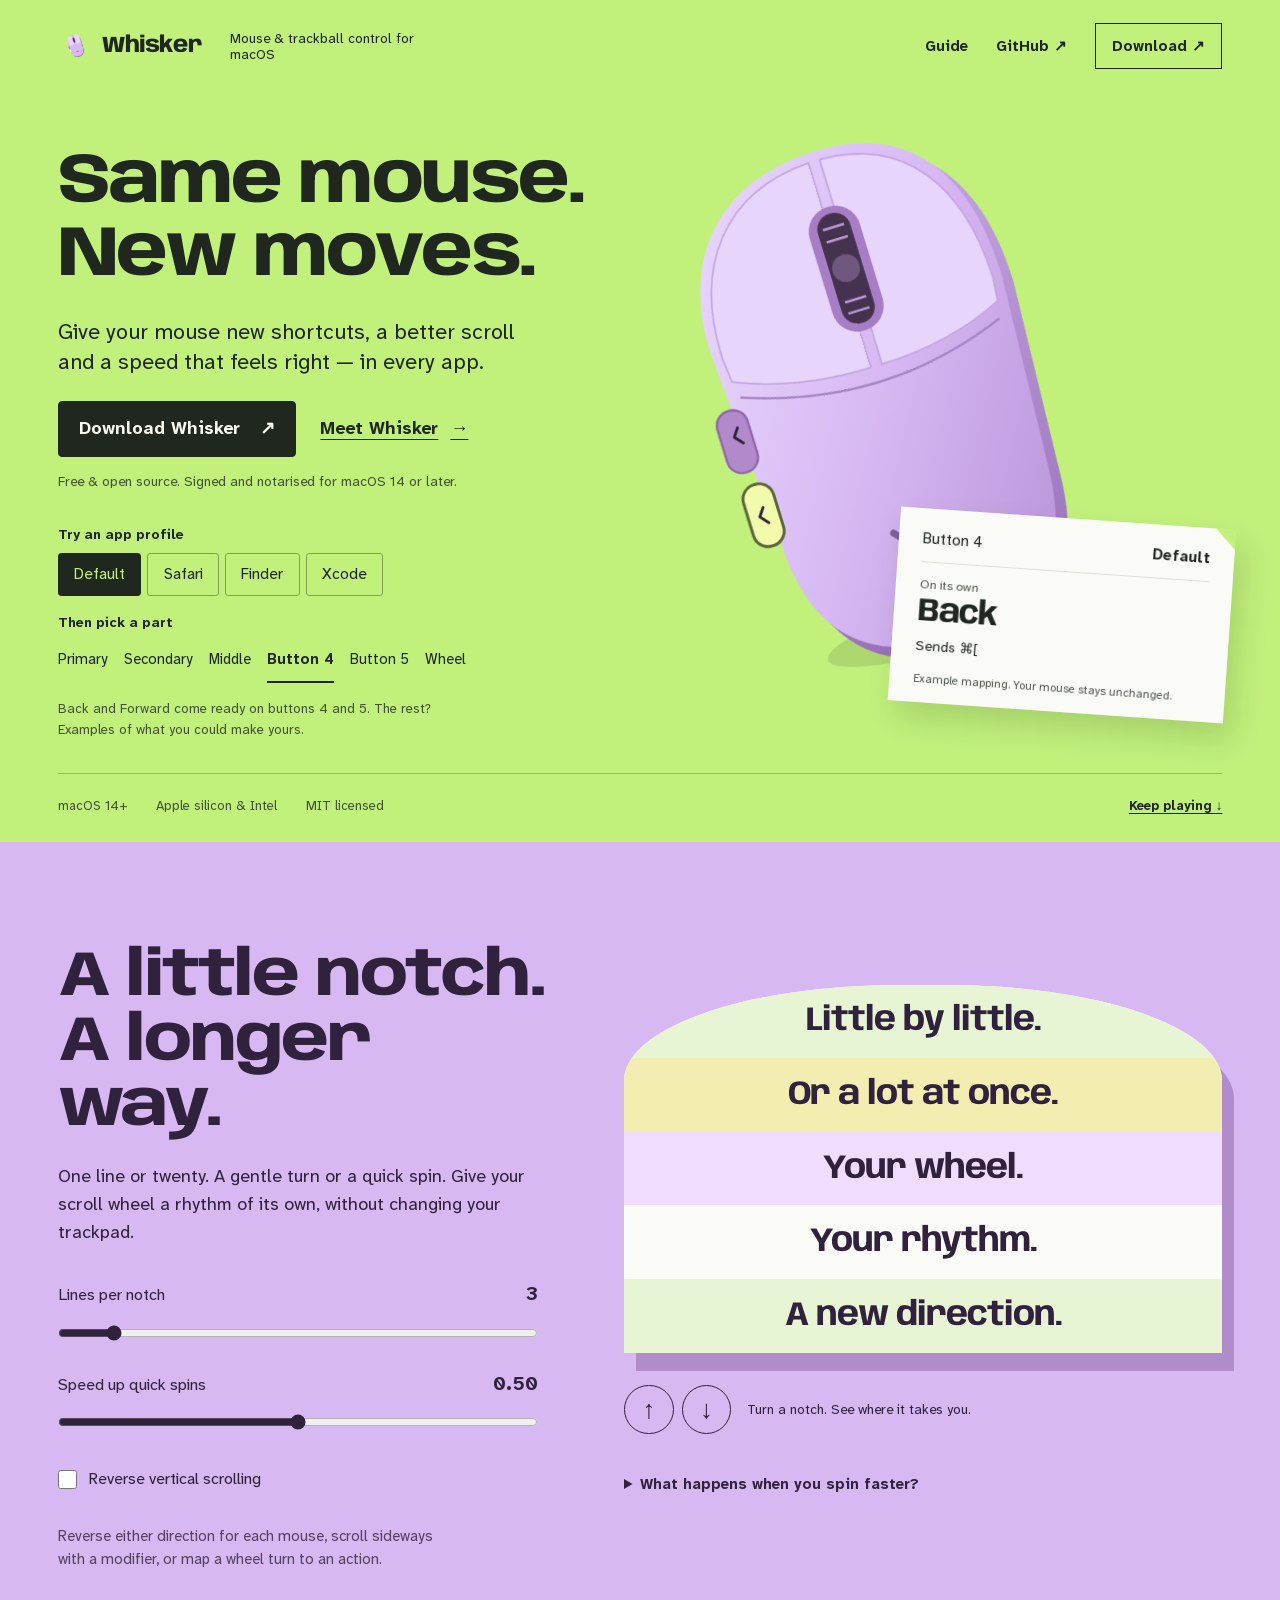
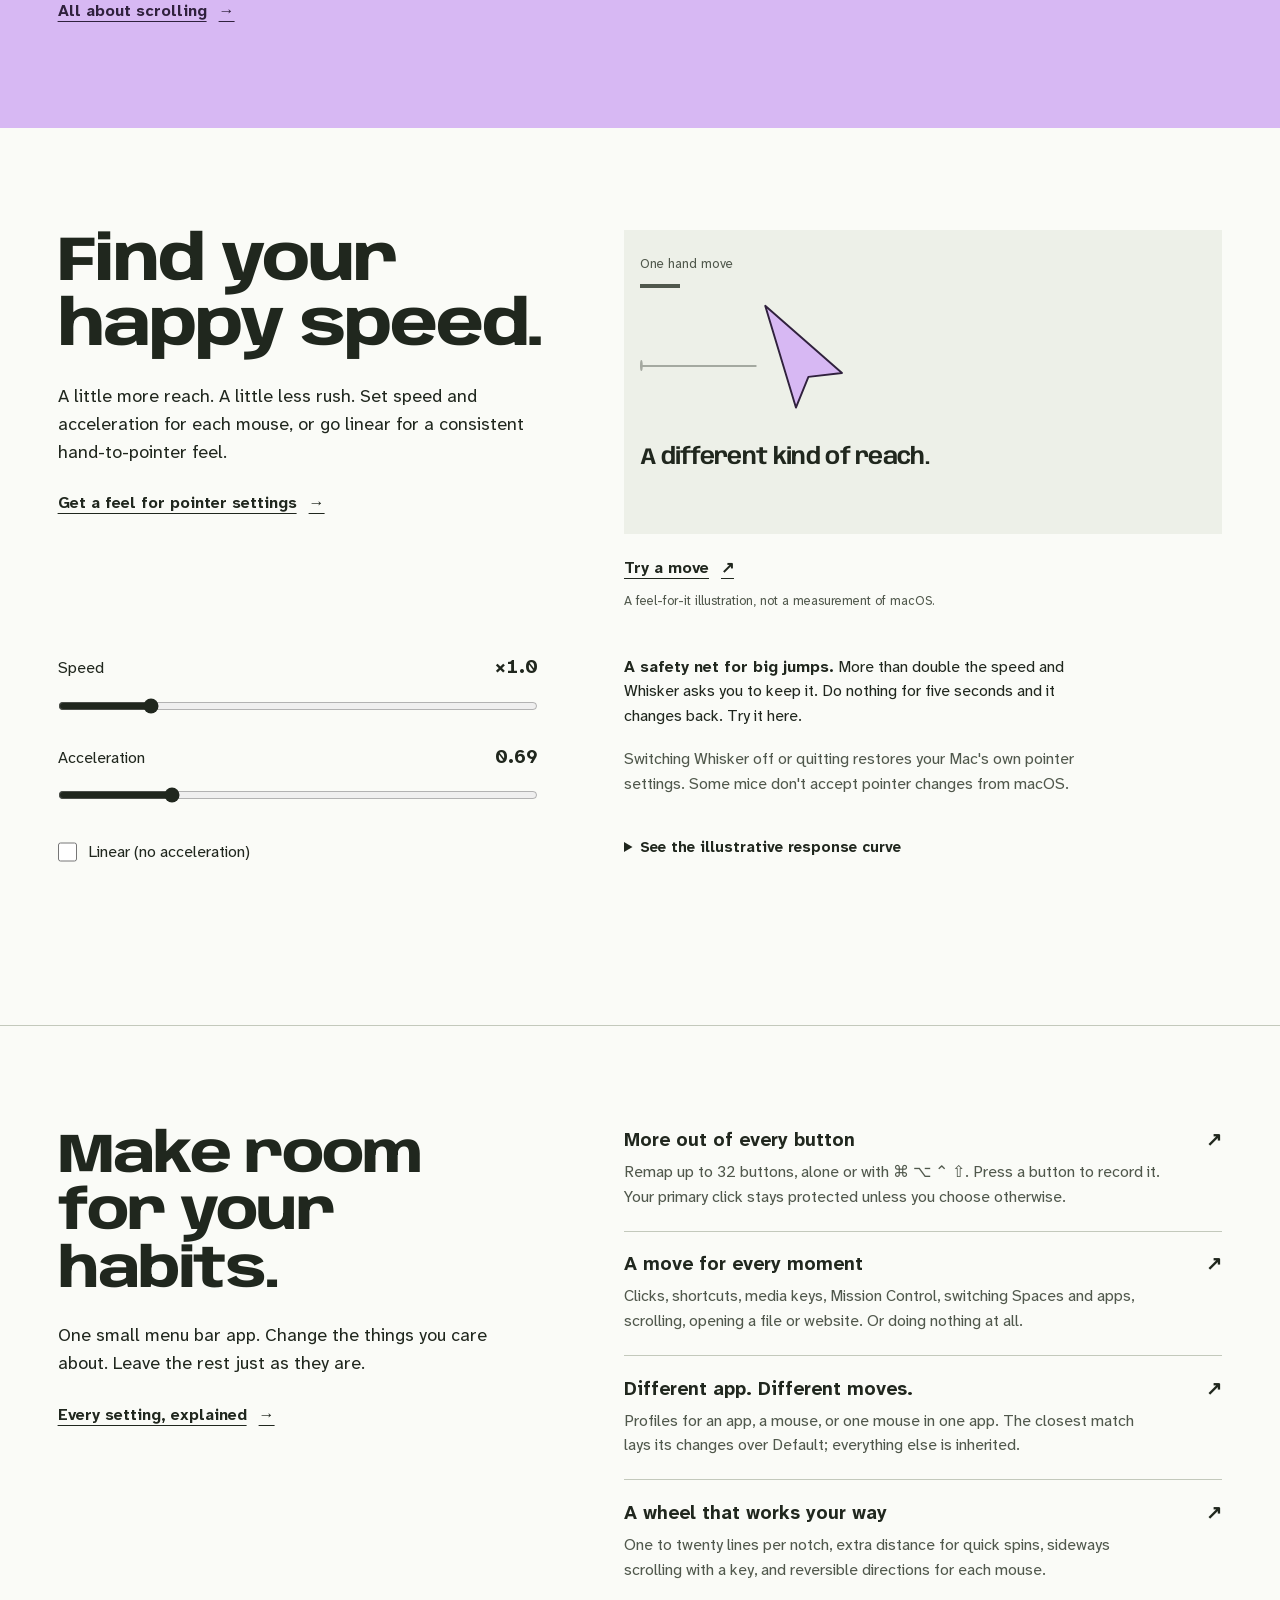
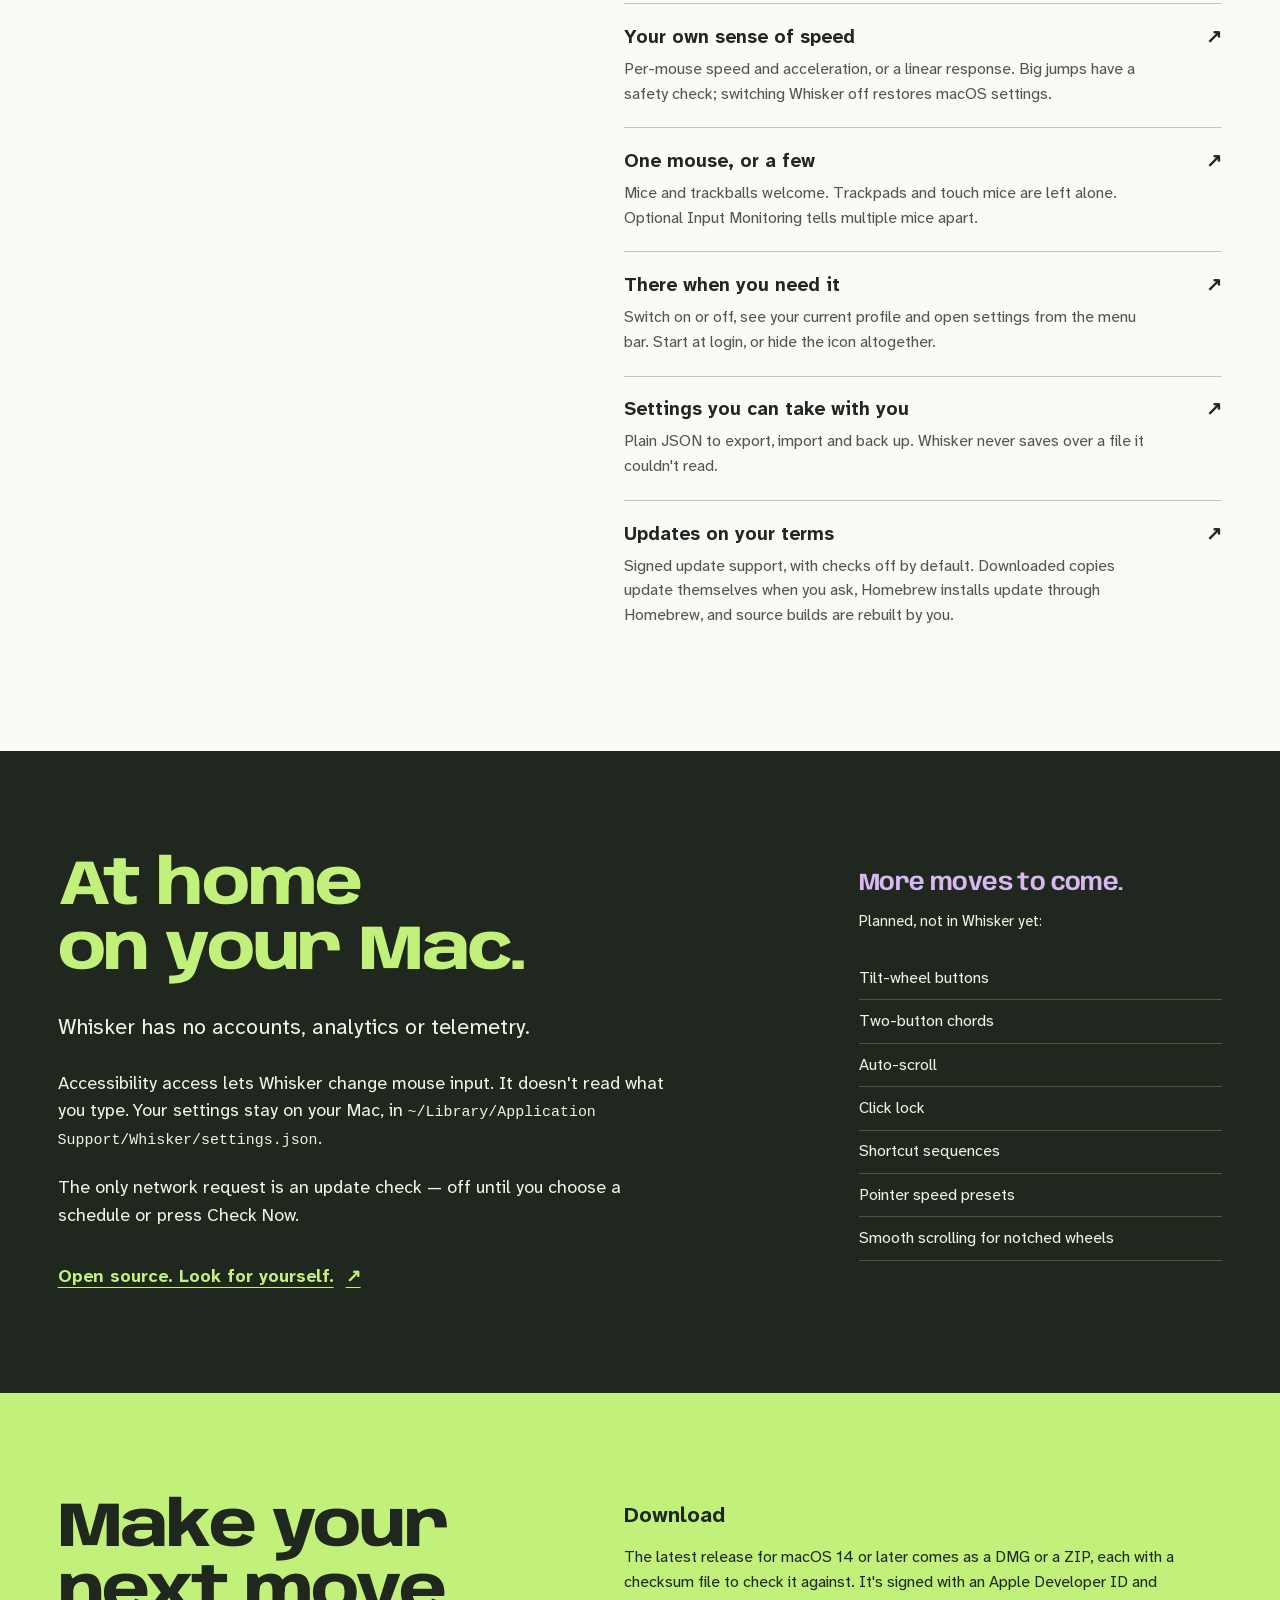
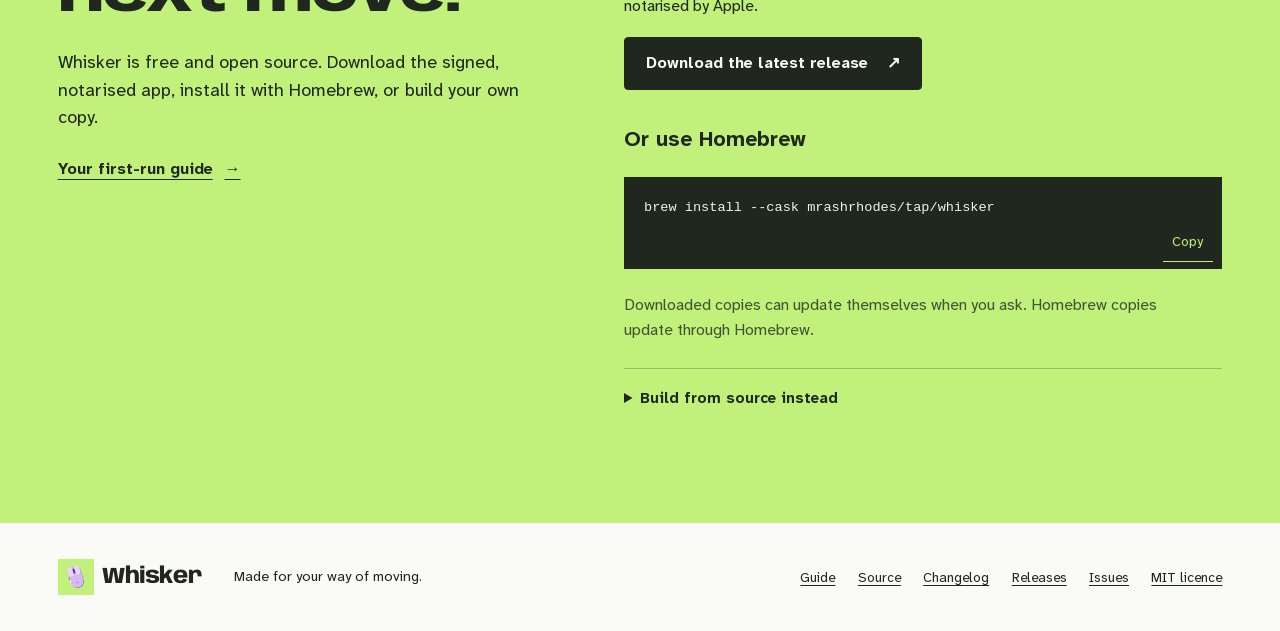
==== commit 7c201d0d: "Update docs and site for the 0.1.0 release Offer the signed download and Homebrew cask as the main i" ====
--- a/site/index.html
+++ b/site/index.html
@@ -47,7 +47,7 @@
       <span class="nav-purpose">Mouse &amp; trackball control for macOS</span>
       <a href="guide.html">Guide</a>
       <a href="https://github.com/MrAshRhodes/whisker">GitHub <span aria-hidden="true">↗</span></a>
-      <a class="nav-build" href="#source">Build from source <span aria-hidden="true">↗</span></a>
+      <a class="nav-build" href="#install">Download <span aria-hidden="true">↗</span></a>
     </nav>
   </header>
 
@@ -58,10 +58,10 @@
           <h1 id="hero-title">Same mouse.<br>New moves.</h1>
           <p class="lede">Give your mouse new shortcuts, a better scroll and a speed that feels right — in every app.</p>
           <div class="cta">
-            <a class="btn btn-primary" href="#source">Build from source <span aria-hidden="true">↗</span></a>
+            <a class="btn btn-primary" href="#install">Download Whisker <span aria-hidden="true">↗</span></a>
             <a class="text-link" href="guide.html">Meet Whisker <span aria-hidden="true">→</span></a>
           </div>
-          <p class="release-note">Free &amp; open source. Pre-release — no signed download yet.</p>
+          <p class="release-note">Free &amp; open source. Signed and notarised for macOS 14 or later.</p>
         </div>
 
         <div class="object-stage">
@@ -256,7 +256,7 @@
           <div><dt><a href="guide.html#devices">One mouse, or a few <span aria-hidden="true">↗</span></a></dt><dd>Mice and trackballs welcome. Trackpads and touch mice are left alone. Optional Input Monitoring tells multiple mice apart.</dd></div>
           <div><dt><a href="guide.html#menu-bar">There when you need it <span aria-hidden="true">↗</span></a></dt><dd>Switch on or off, see your current profile and open settings from the menu bar. Start at login, or hide the icon altogether.</dd></div>
           <div><dt><a href="guide.html#settings-file">Settings you can take with you <span aria-hidden="true">↗</span></a></dt><dd>Plain JSON to export, import and back up. Whisker never saves over a file it couldn't read.</dd></div>
-          <div><dt><a href="guide.html#updates">Updates on your terms <span aria-hidden="true">↗</span></a></dt><dd>Signed update support, with checks off by default. Source builds are rebuilt by you; future Homebrew installs update through Homebrew.</dd></div>
+          <div><dt><a href="guide.html#updates">Updates on your terms <span aria-hidden="true">↗</span></a></dt><dd>Signed update support, with checks off by default. Downloaded copies update themselves when you ask, Homebrew installs update through Homebrew, and source builds are rebuilt by you.</dd></div>
         </dl>
       </div>
     </section>
@@ -280,25 +280,28 @@
       </div>
     </section>
 
-    <section class="scene source-scene" id="source" aria-labelledby="source-title">
+    <section class="scene source-scene" id="install" aria-labelledby="install-title">
       <div class="scene-inner source-layout">
         <div class="scene-copy">
-          <h2 id="source-title">Make your<br>next move.</h2>
-          <p>Whisker is free, open source and still in pre-release. <strong>No signed download is published yet.</strong> For now, build your own copy.</p>
+          <h2 id="install-title">Make your<br>next move.</h2>
+          <p>Whisker is free and open source. Download the signed, notarised app, install it with Homebrew, or build your own copy.</p>
           <a class="text-link" href="guide.html#getting-started">Your first-run guide <span aria-hidden="true">→</span></a>
         </div>
         <div class="build-instructions">
-          <h3>Build from source</h3>
-          <p>You'll need macOS 14+, Swift 5.9+, and Xcode or the free Command Line Tools: <code class="nowrap">xcode-select --install</code>.</p>
-          <div class="cmd"><pre><code id="build-cmd">git clone https://github.com/MrAshRhodes/whisker.git
+          <h3>Download</h3>
+          <p>The latest release for macOS 14 or later comes as a DMG or a ZIP, each with a checksum file to check it against. It's signed with an Apple Developer ID and notarised by Apple.</p>
+          <p><a class="btn btn-primary" href="https://github.com/MrAshRhodes/whisker/releases/latest">Download the latest release <span aria-hidden="true">↗</span></a></p>
+          <h3>Or use Homebrew</h3>
+          <div class="cmd"><pre><code id="brew-cmd">brew install --cask mrashrhodes/tap/whisker</code></pre><button class="copy" type="button" data-copy="brew-cmd" hidden>Copy</button></div>
+          <p class="note-small">Downloaded copies can update themselves when you ask. Homebrew copies update through Homebrew.</p>
+          <details class="source-details">
+            <summary>Build from source instead</summary>
+            <p>You'll need macOS 14+, Swift 5.9+, and Xcode or the free Command Line Tools: <code class="nowrap">xcode-select --install</code>.</p>
+            <div class="cmd"><pre><code id="build-cmd">git clone https://github.com/MrAshRhodes/whisker.git
 cd whisker
 make app</code></pre><button class="copy" type="button" data-copy="build-cmd" hidden>Copy</button></div>
-          <p>The app lands in <code>dist/Whisker.app</code>. Move it to Applications and open it, or use <code class="nowrap">make run</code> to build and open in one go.</p>
-          <p class="note-small">Your build is signed just for your Mac, so Accessibility access may need resetting after a rebuild. Source builds can't update themselves: pull the latest source and build again.</p>
-          <details class="release-details">
-            <summary>When signed releases arrive</summary>
-            <p>The first signed, notarised build and Homebrew cask come next. Once published, you'll be able to use the <a href="https://github.com/MrAshRhodes/whisker/releases">Releases page</a> or this command:</p>
-            <div class="cmd"><pre><code id="brew-cmd">brew install --cask mrashrhodes/tap/whisker</code></pre><button class="copy" type="button" data-copy="brew-cmd" hidden>Copy</button></div>
+            <p>The app lands in <code>dist/Whisker.app</code>. Move it to Applications and open it, or use <code class="nowrap">make run</code> to build and open in one go.</p>
+            <p class="note-small">Your build is signed just for your Mac, so Accessibility access may need resetting after a rebuild. Source builds can't update themselves: pull the latest source and build again.</p>
           </details>
         </div>
       </div>
--- a/site/site.css
+++ b/site/site.css
@@ -217,14 +217,15 @@
 .source-scene .note-small { color: var(--brand-muted); }
 .build-instructions { min-width: 0; padding-top: 0.3rem; }
 .build-instructions h3 { font-size: 1.35rem; margin-bottom: 1rem; }
+.build-instructions h3:not(:first-child) { margin-top: 2.2rem; }
 .build-instructions p { font-size: 1rem; max-width: 57ch; }
 .cmd { position: relative; background: var(--brand-ink); color: #edf5e3; margin: 1.5rem 0; }
 .cmd pre { overflow-x: auto; padding: 1.2rem 1.25rem 3rem; margin: 0; }
 .cmd pre code { font-size: 1em; }
 .copy { position: absolute; bottom: 0.45rem; right: 0.6rem; background: none; color: var(--green); border: 0; border-bottom: 1px solid currentColor; font-size: 0.85rem; padding: 0.45rem 0.6rem; min-height: 2.5rem; cursor: pointer; }
 .copy:hover { color: #fff; }
-.release-details { margin-top: 1.6rem; border-top: 1px solid #97ba66; padding-top: 0.4rem; }
-.release-details > p { margin-top: 0.8rem; }
+.source-details { margin-top: 1.6rem; border-top: 1px solid #97ba66; padding-top: 0.4rem; }
+.source-details > p { margin-top: 0.8rem; }
 .site-footer { display: flex; flex-wrap: wrap; align-items: center; gap: 1.25rem 2rem; padding: 2rem var(--gutter); background: var(--paper); color: var(--ink); }
 .site-footer > p { font-size: 0.9rem; margin: 0 auto 0 0; }
 .site-footer nav { display: flex; flex-wrap: wrap; gap: 0.6rem 1.4rem; font-size: 0.86rem; }
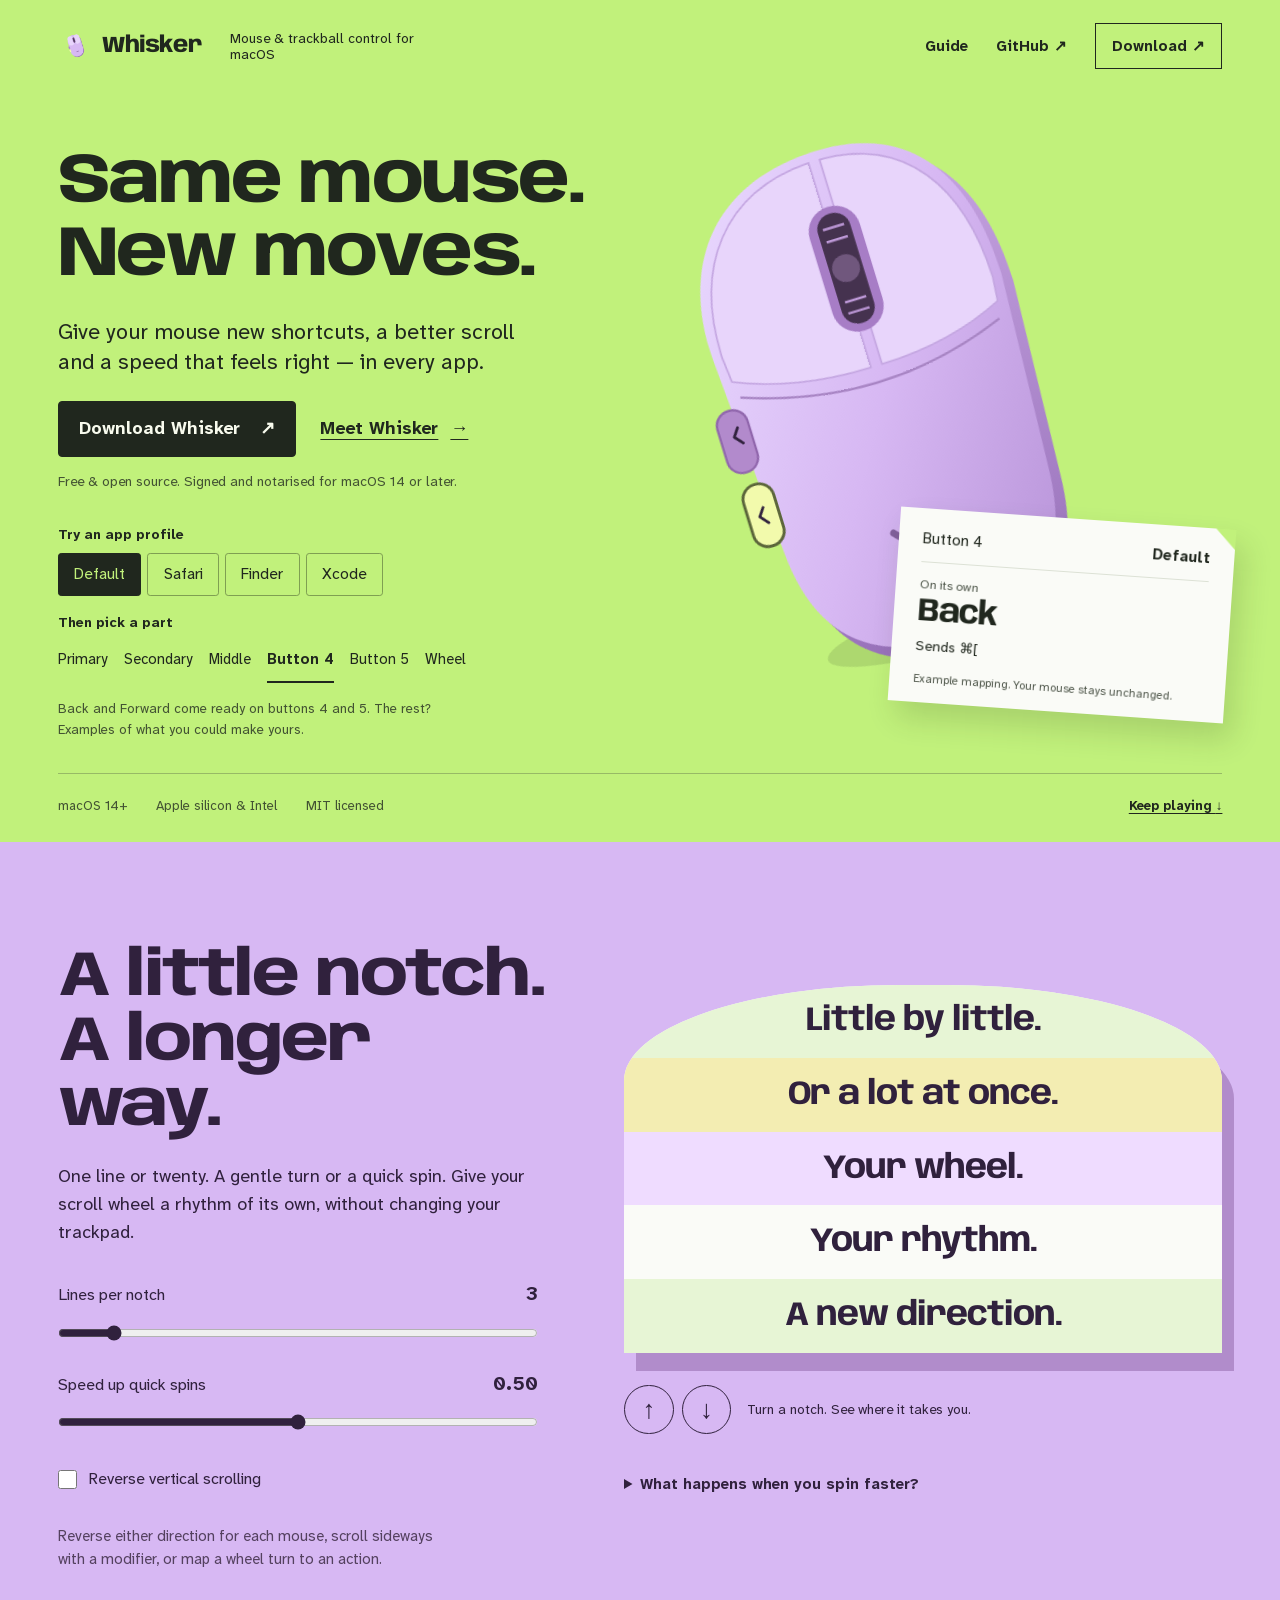
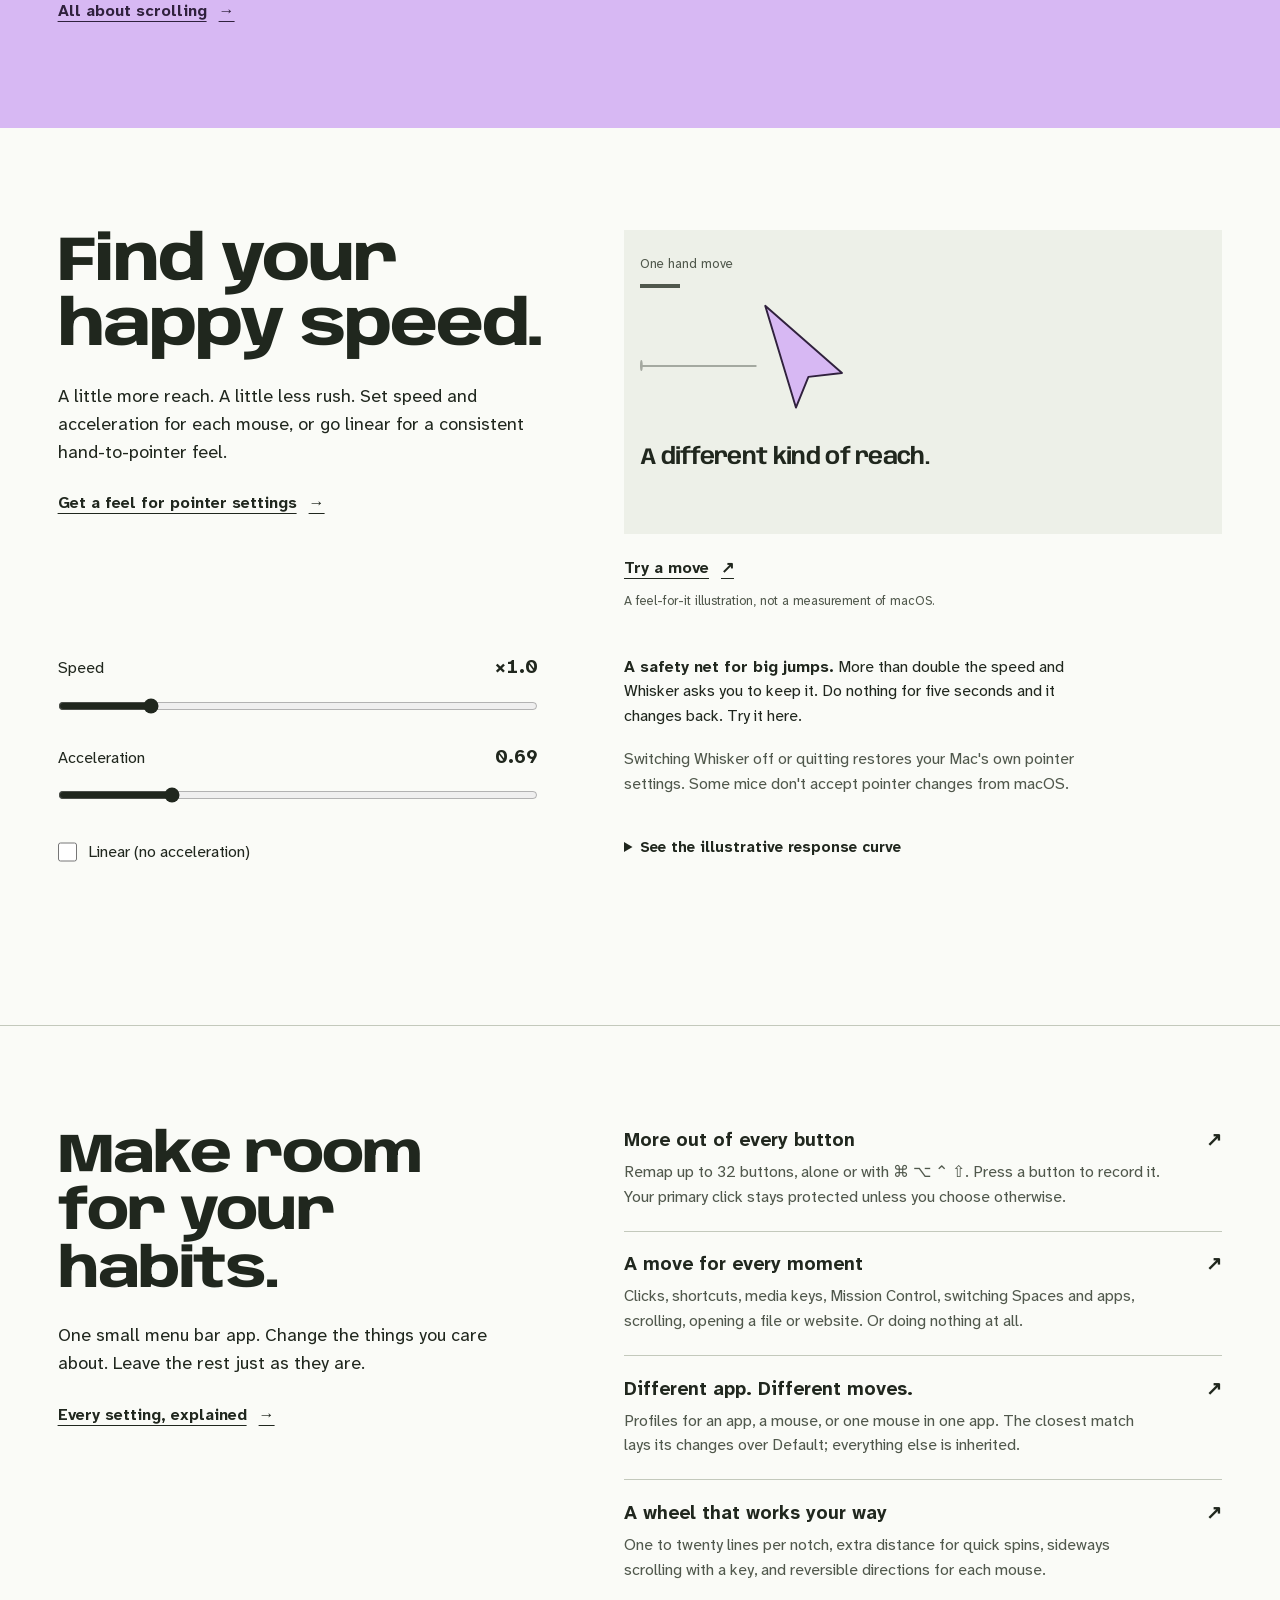
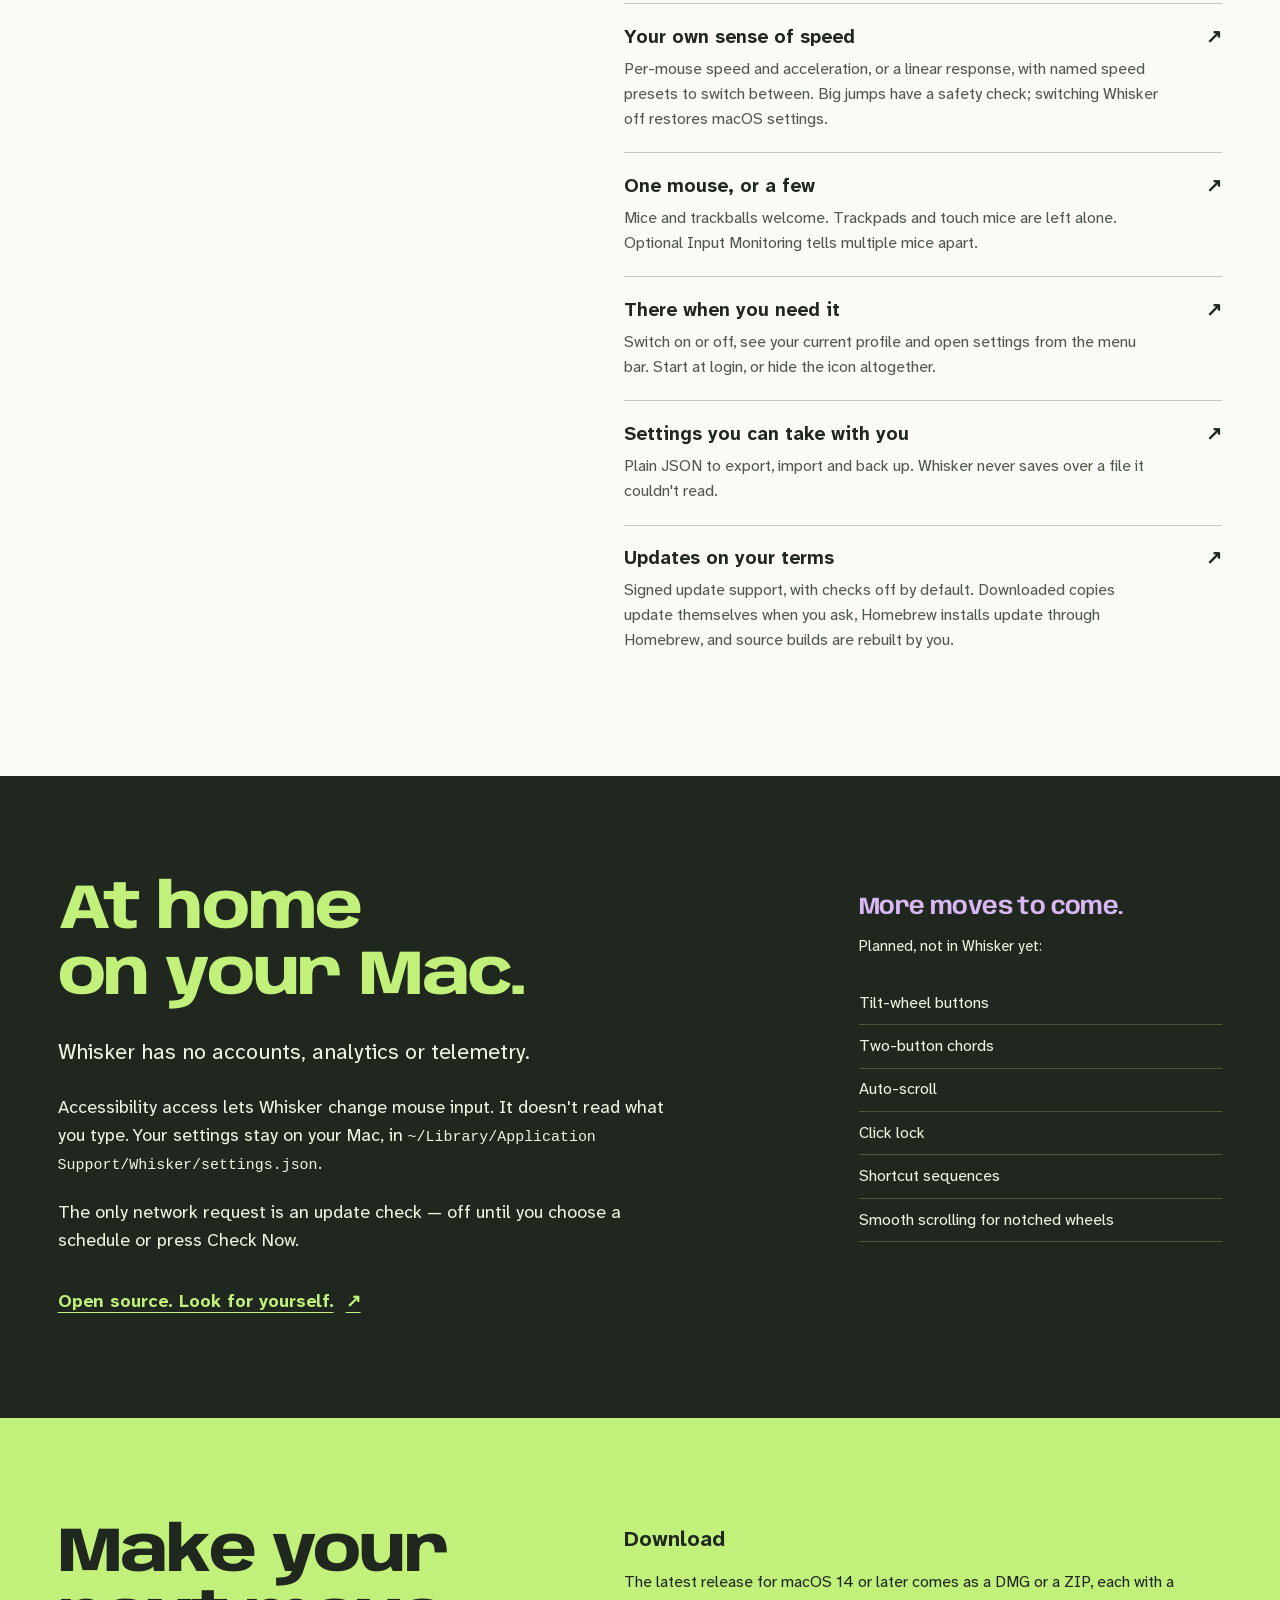
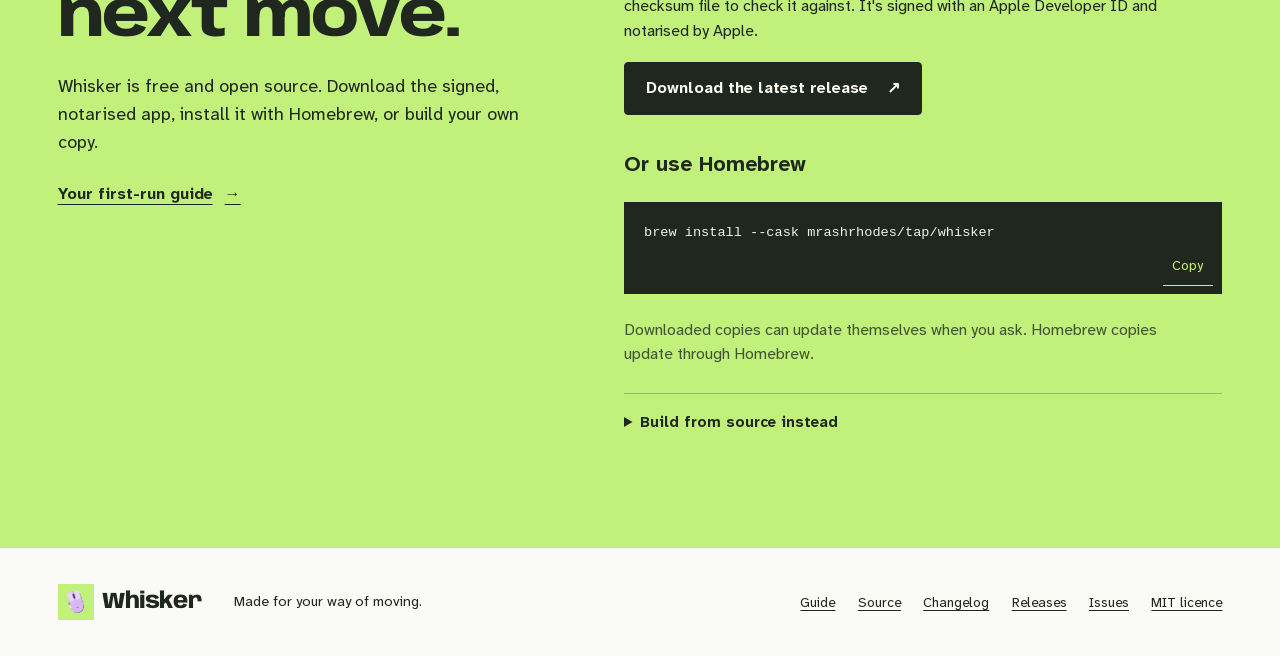
==== commit cffd4c49: "feat: save and safely switch named pointer speed presets (#21) Save named software pointer speeds pe" ====
--- a/site/index.html
+++ b/site/index.html
@@ -252,7 +252,7 @@
           <div><dt><a href="guide.html#actions">A move for every moment <span aria-hidden="true">↗</span></a></dt><dd>Clicks, shortcuts, media keys, Mission Control, switching Spaces and apps, scrolling, opening a file or website. Or doing nothing at all.</dd></div>
           <div><dt><a href="guide.html#profiles">Different app. Different moves. <span aria-hidden="true">↗</span></a></dt><dd>Profiles for an app, a mouse, or one mouse in one app. The closest match lays its changes over Default; everything else is inherited.</dd></div>
           <div><dt><a href="guide.html#scrolling">A wheel that works your way <span aria-hidden="true">↗</span></a></dt><dd>One to twenty lines per notch, extra distance for quick spins, sideways scrolling with a key, and reversible directions for each mouse.</dd></div>
-          <div><dt><a href="guide.html#pointer">Your own sense of speed <span aria-hidden="true">↗</span></a></dt><dd>Per-mouse speed and acceleration, or a linear response. Big jumps have a safety check; switching Whisker off restores macOS settings.</dd></div>
+          <div><dt><a href="guide.html#pointer">Your own sense of speed <span aria-hidden="true">↗</span></a></dt><dd>Per-mouse speed and acceleration, or a linear response, with named speed presets to switch between. Big jumps have a safety check; switching Whisker off restores macOS settings.</dd></div>
           <div><dt><a href="guide.html#devices">One mouse, or a few <span aria-hidden="true">↗</span></a></dt><dd>Mice and trackballs welcome. Trackpads and touch mice are left alone. Optional Input Monitoring tells multiple mice apart.</dd></div>
           <div><dt><a href="guide.html#menu-bar">There when you need it <span aria-hidden="true">↗</span></a></dt><dd>Switch on or off, see your current profile and open settings from the menu bar. Start at login, or hide the icon altogether.</dd></div>
           <div><dt><a href="guide.html#settings-file">Settings you can take with you <span aria-hidden="true">↗</span></a></dt><dd>Plain JSON to export, import and back up. Whisker never saves over a file it couldn't read.</dd></div>
@@ -274,7 +274,7 @@
           <h3>More moves to come.</h3>
           <p>Planned, not in Whisker yet:</p>
           <ul class="roadmap">
-            <li>Tilt-wheel buttons</li><li>Two-button chords</li><li>Auto-scroll</li><li>Click lock</li><li>Shortcut sequences</li><li>Pointer speed presets</li><li>Smooth scrolling for notched wheels</li>
+            <li>Tilt-wheel buttons</li><li>Two-button chords</li><li>Auto-scroll</li><li>Click lock</li><li>Shortcut sequences</li><li>Smooth scrolling for notched wheels</li>
           </ul>
         </div>
       </div>
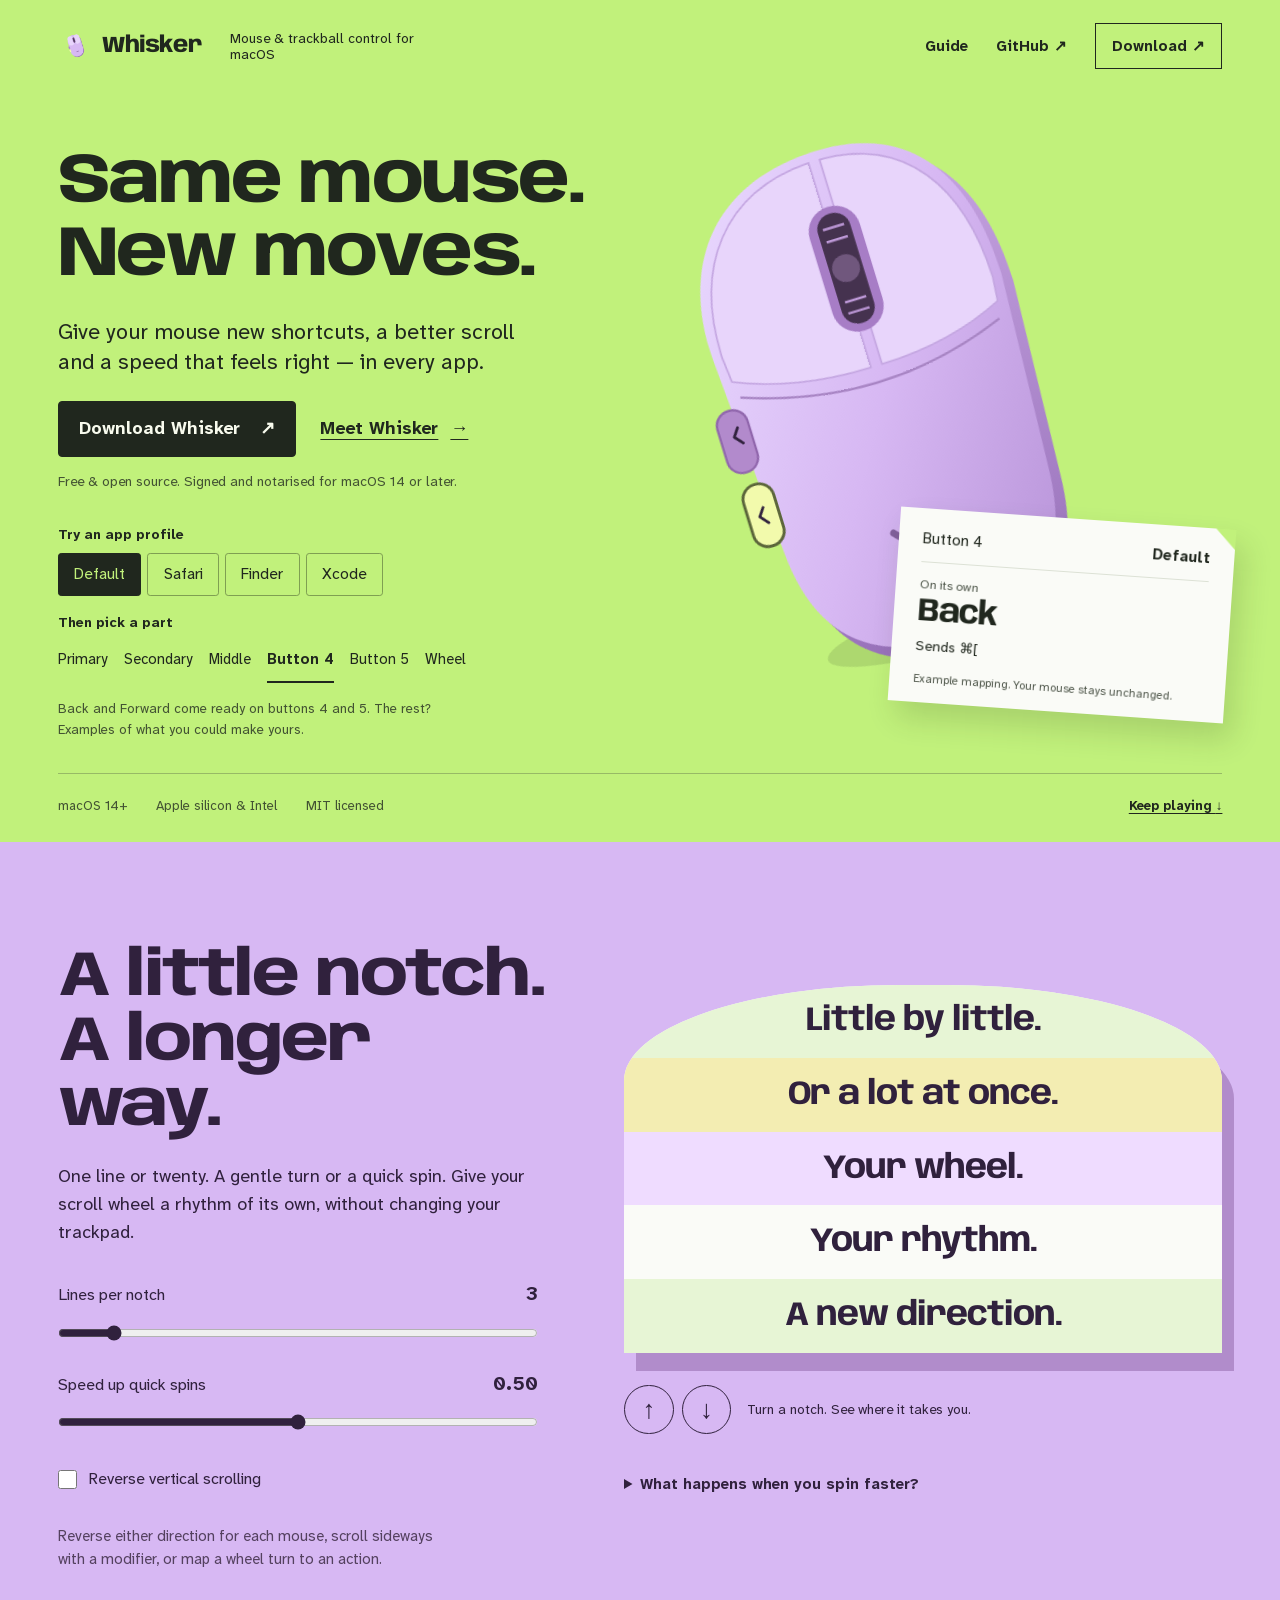
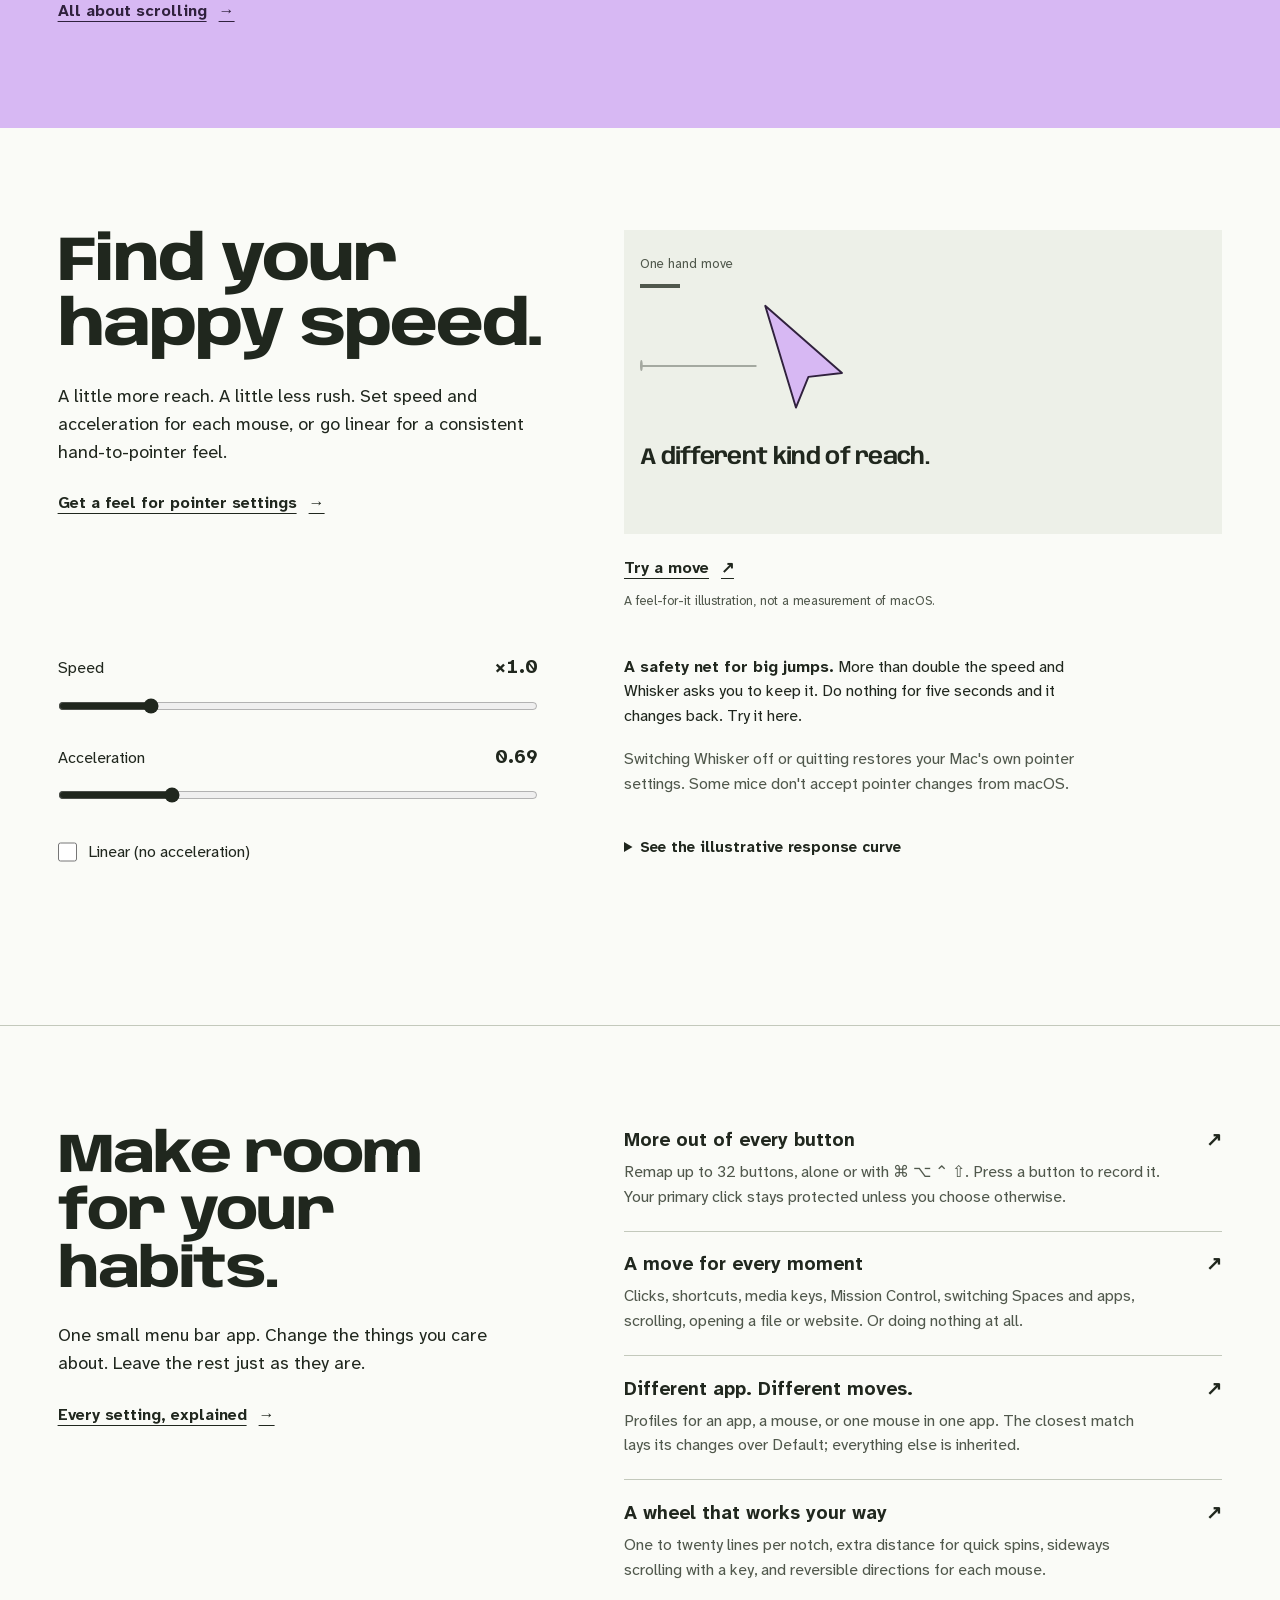
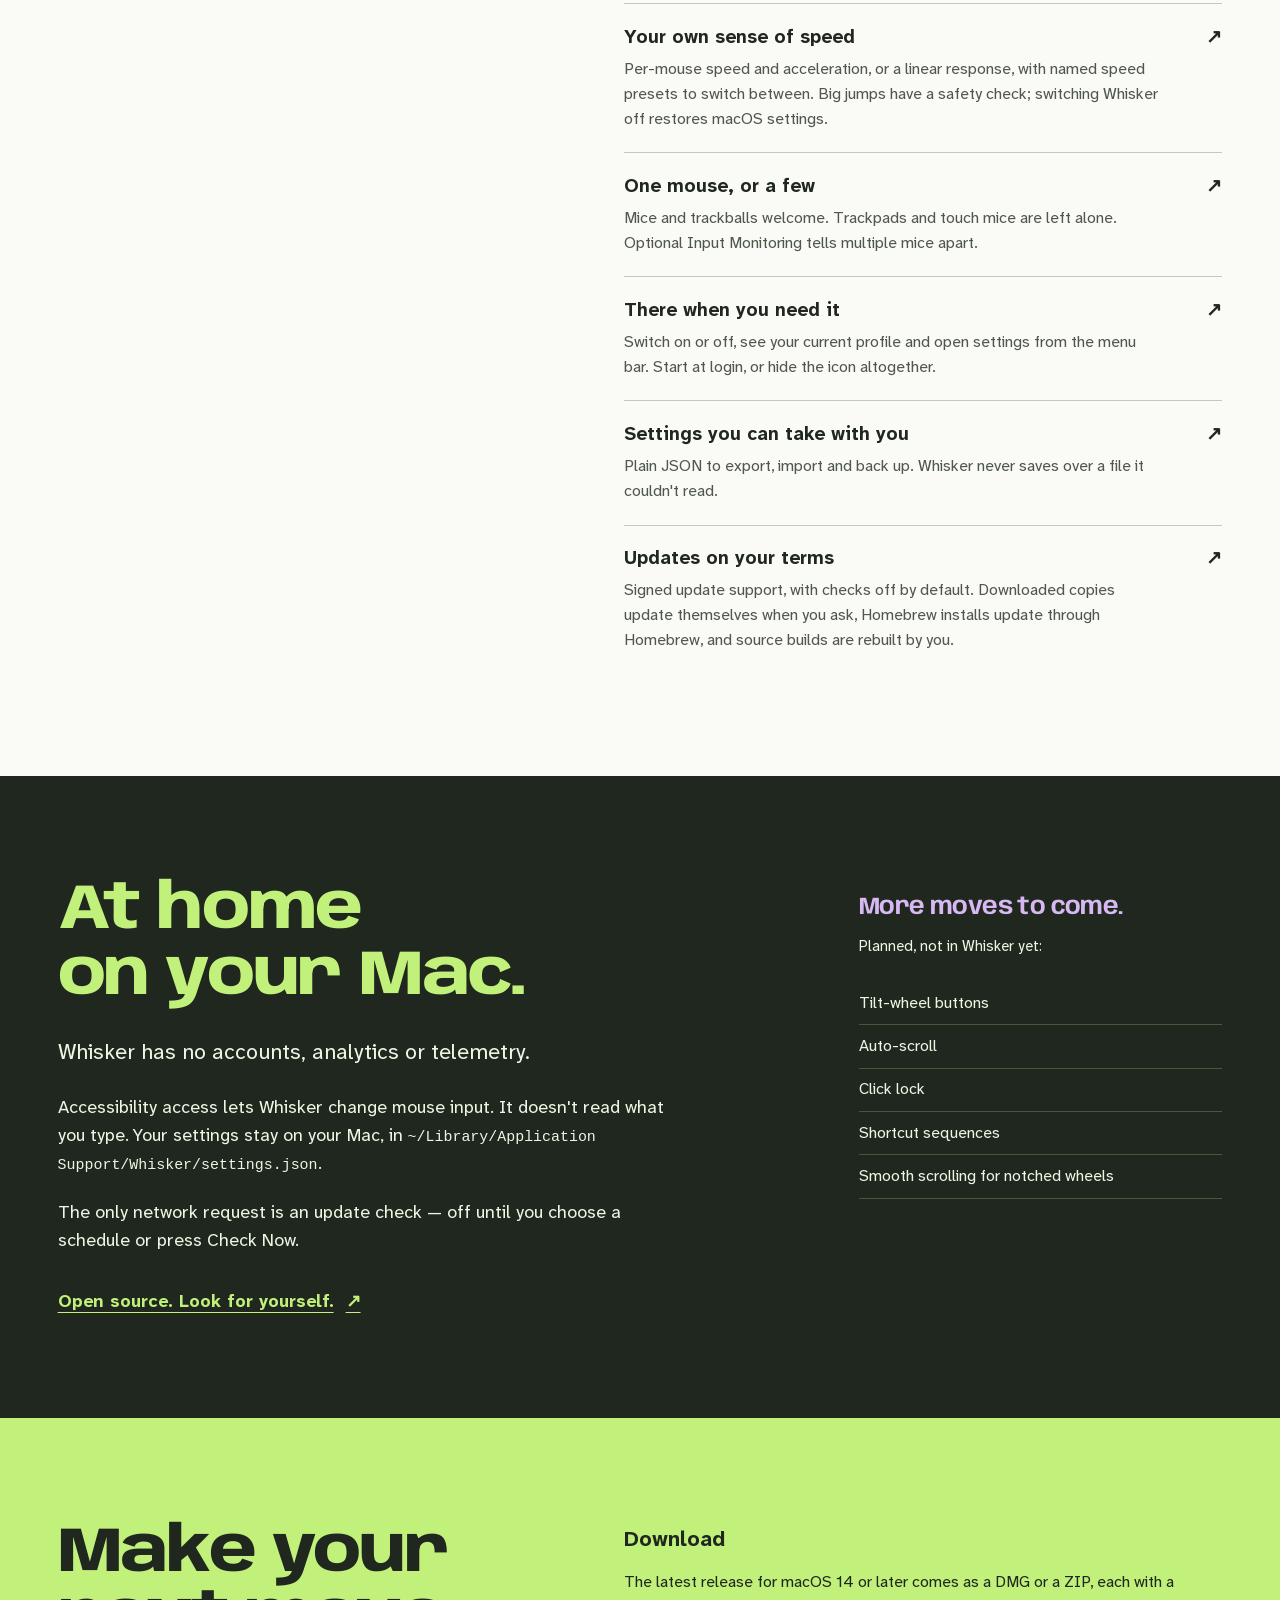
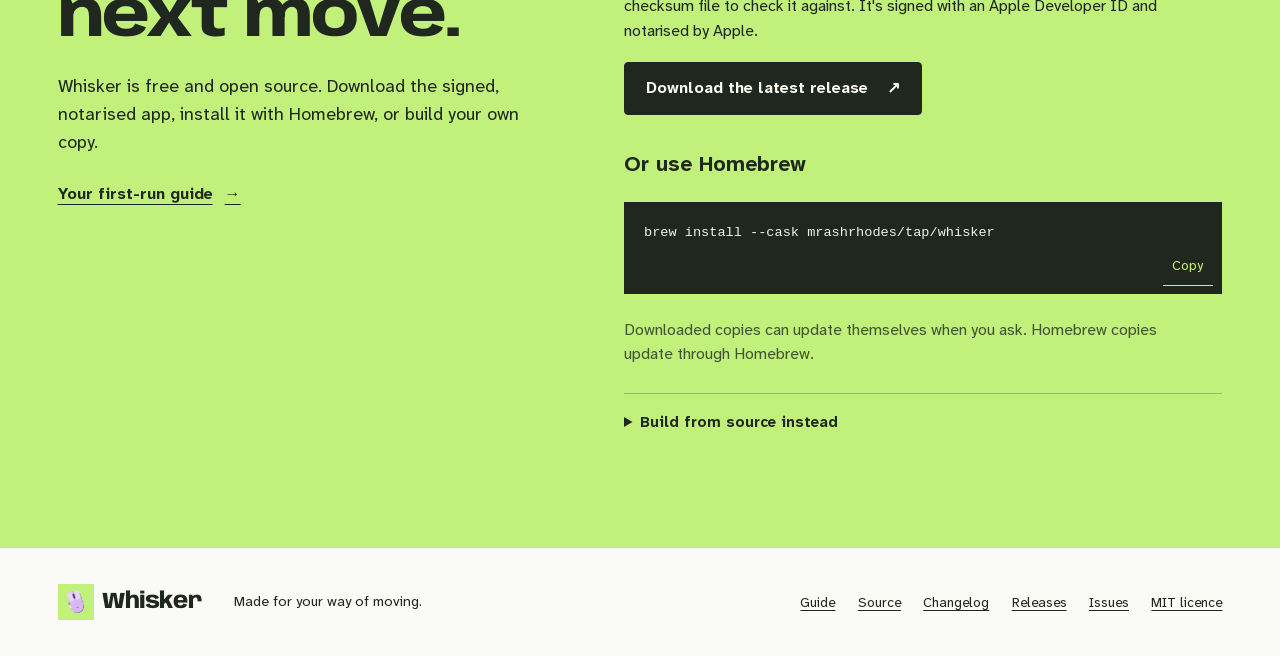
==== commit 80e3557f: "docs: describe live two-button chords Replace the foundation-only chord text with how live chords wo" ====
--- a/site/index.html
+++ b/site/index.html
@@ -274,7 +274,7 @@
           <h3>More moves to come.</h3>
           <p>Planned, not in Whisker yet:</p>
           <ul class="roadmap">
-            <li>Tilt-wheel buttons</li><li>Two-button chords</li><li>Auto-scroll</li><li>Click lock</li><li>Shortcut sequences</li><li>Smooth scrolling for notched wheels</li>
+            <li>Tilt-wheel buttons</li><li>Auto-scroll</li><li>Click lock</li><li>Shortcut sequences</li><li>Smooth scrolling for notched wheels</li>
           </ul>
         </div>
       </div>
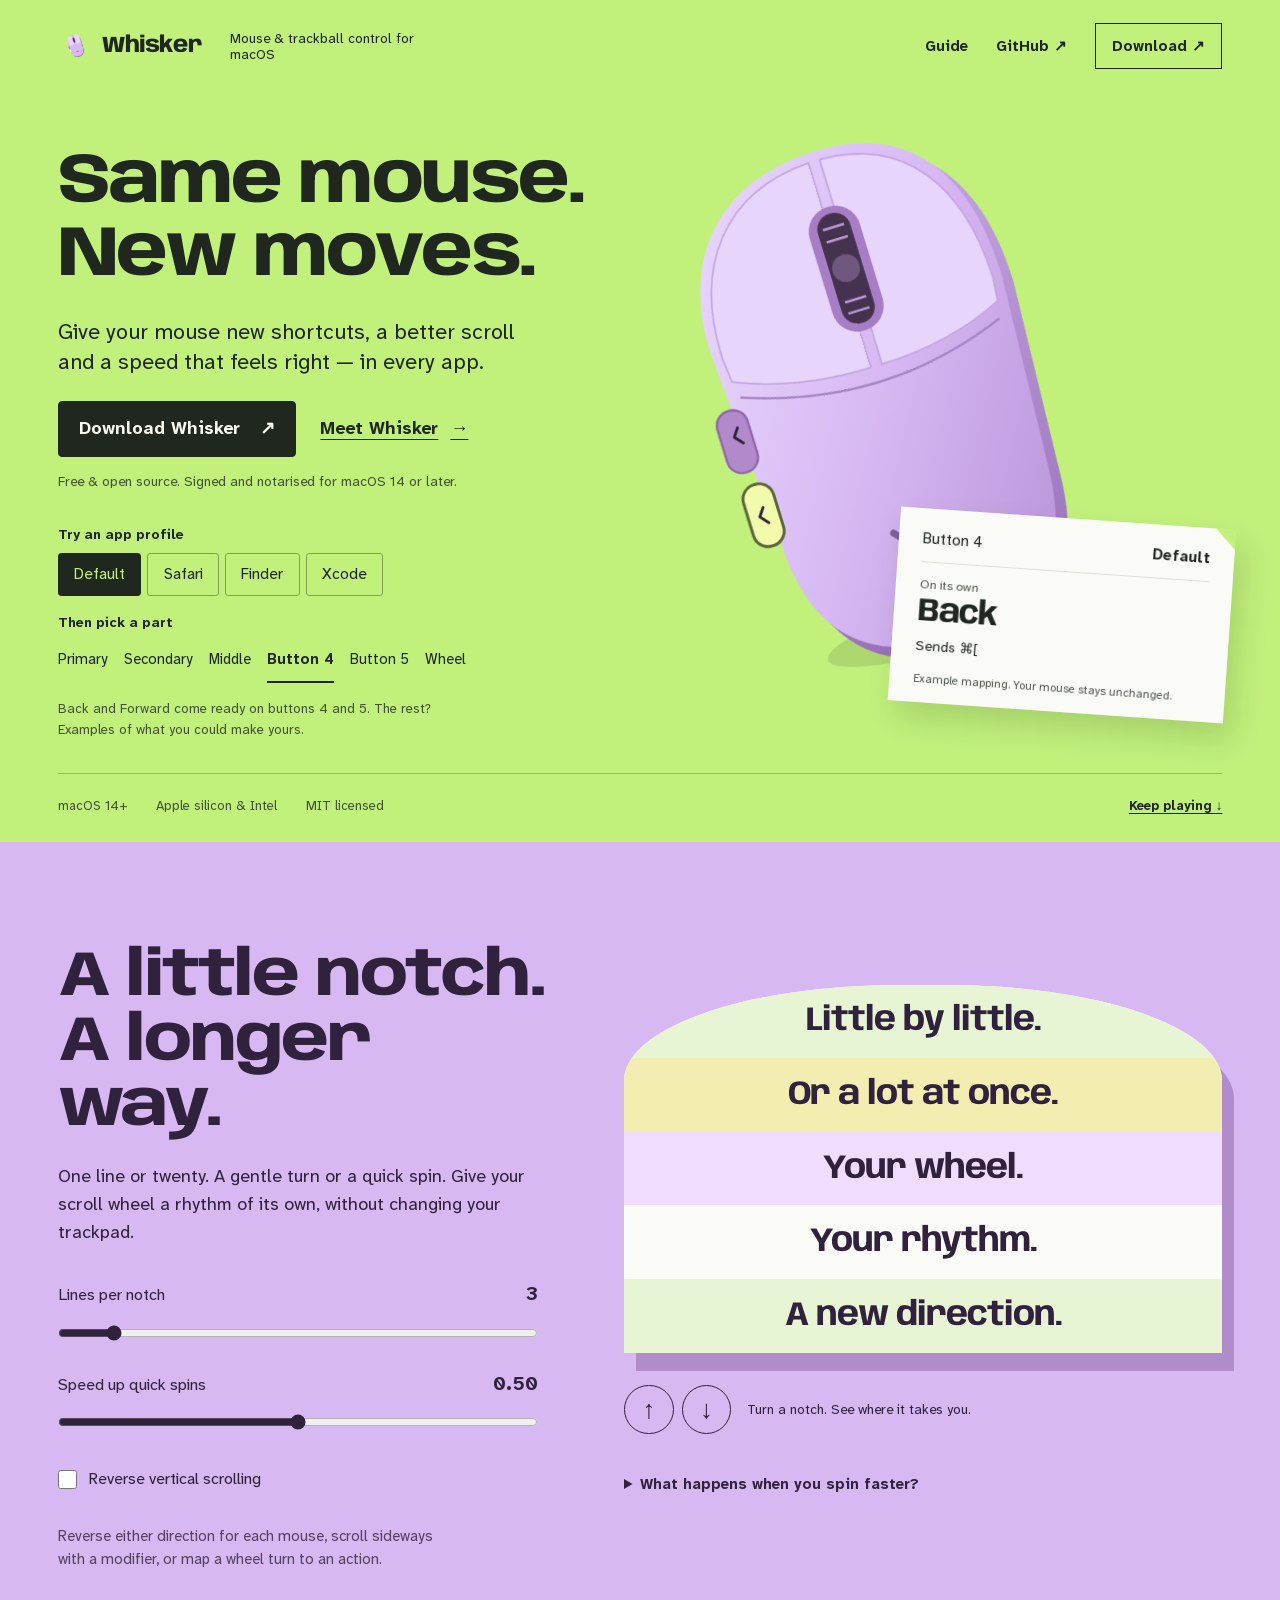
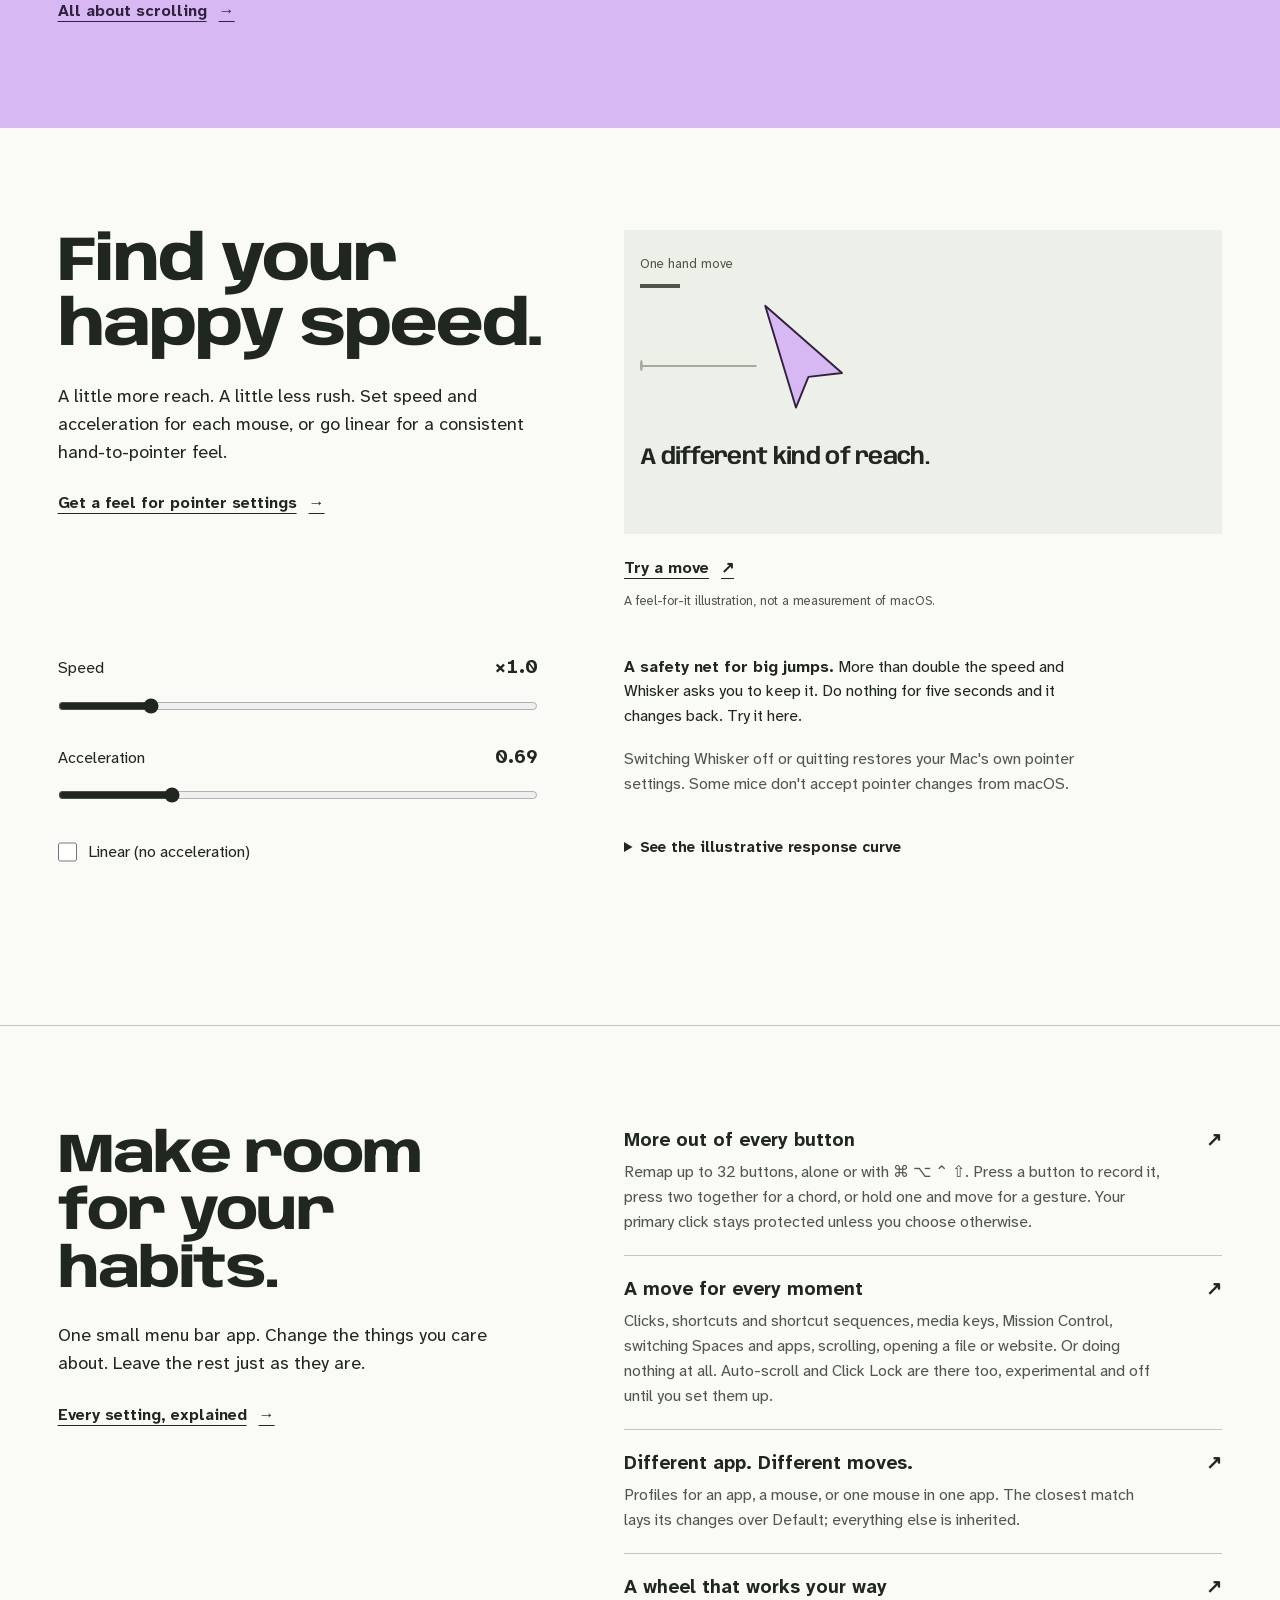
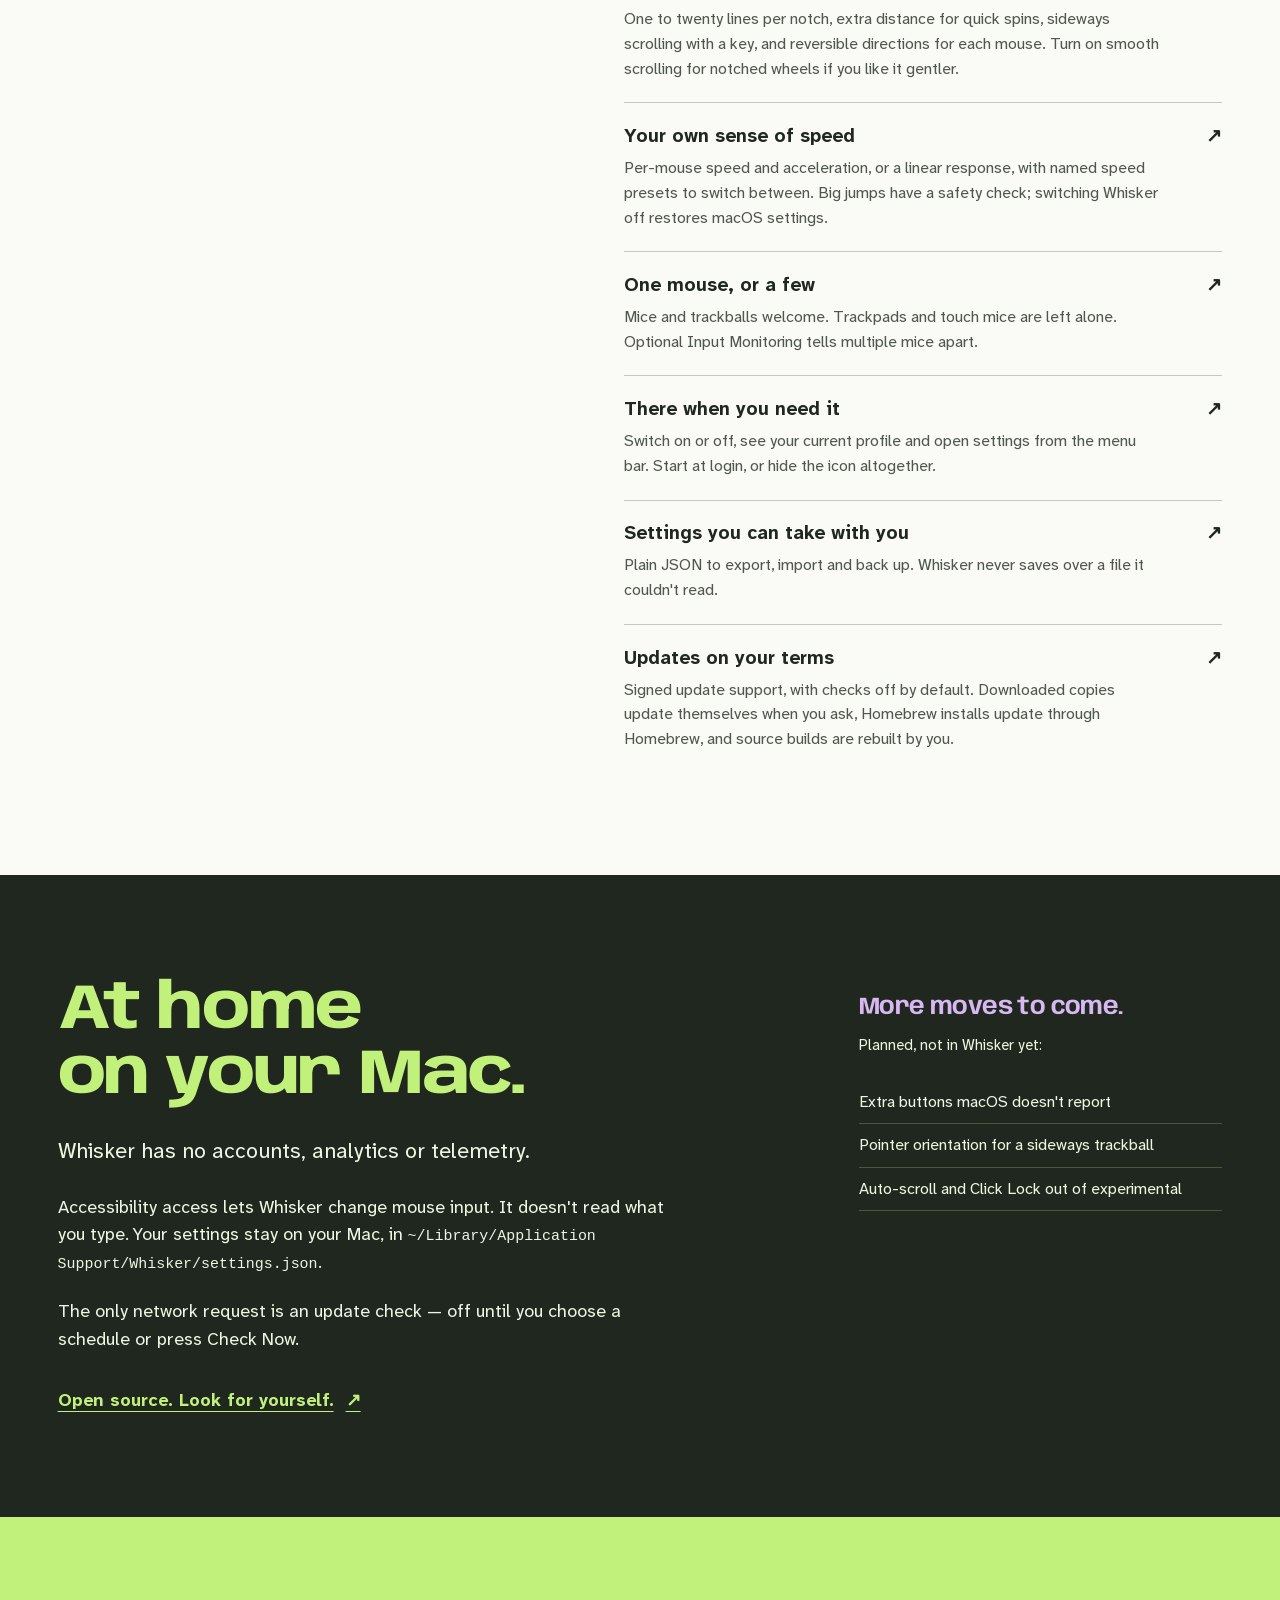
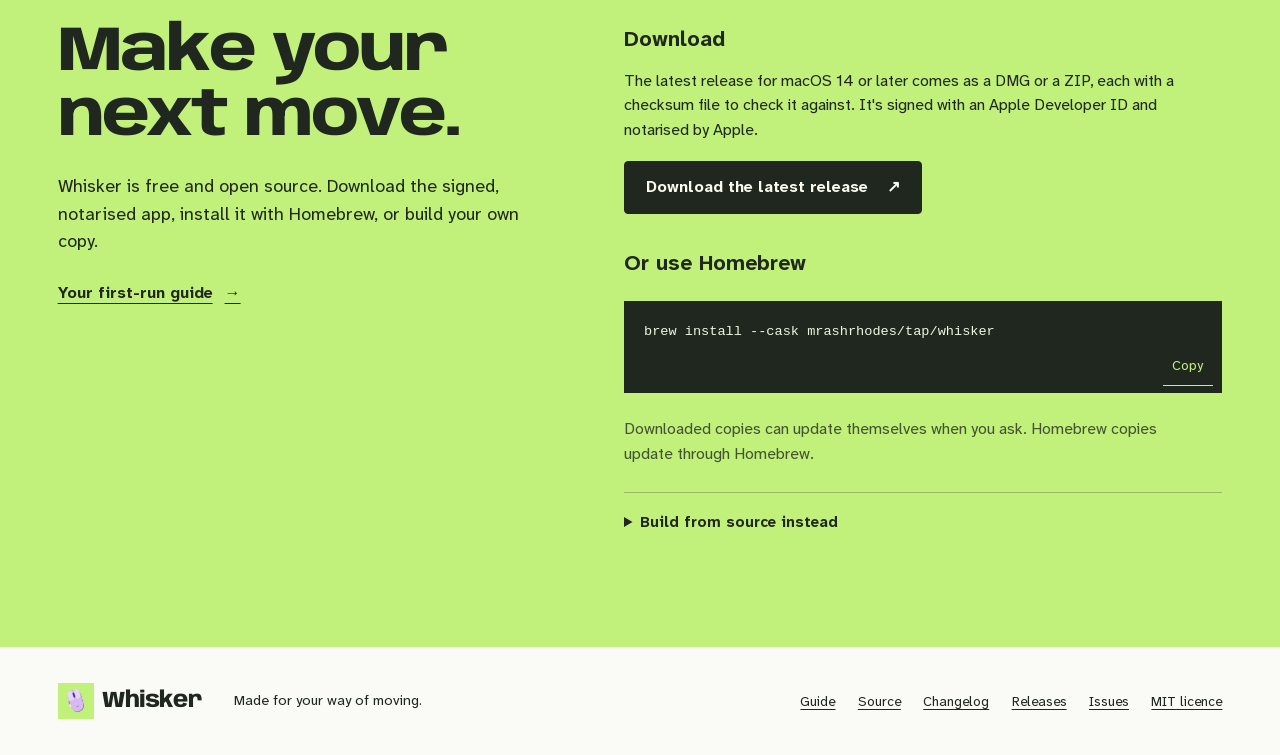
==== commit 1fbe53ee: "docs: stop listing delivered features as planned Remove auto-scroll, Click Lock, shortcut sequences," ====
--- a/site/index.html
+++ b/site/index.html
@@ -248,10 +248,10 @@
           <a class="text-link" href="guide.html">Every setting, explained <span aria-hidden="true">→</span></a>
         </div>
         <dl class="feature-list">
-          <div><dt><a href="guide.html#buttons">More out of every button <span aria-hidden="true">↗</span></a></dt><dd>Remap up to 32 buttons, alone or with ⌘ ⌥ ⌃ ⇧. Press a button to record it. Your primary click stays protected unless you choose otherwise.</dd></div>
-          <div><dt><a href="guide.html#actions">A move for every moment <span aria-hidden="true">↗</span></a></dt><dd>Clicks, shortcuts, media keys, Mission Control, switching Spaces and apps, scrolling, opening a file or website. Or doing nothing at all.</dd></div>
+          <div><dt><a href="guide.html#buttons">More out of every button <span aria-hidden="true">↗</span></a></dt><dd>Remap up to 32 buttons, alone or with ⌘ ⌥ ⌃ ⇧. Press a button to record it, press two together for a chord, or hold one and move for a gesture. Your primary click stays protected unless you choose otherwise.</dd></div>
+          <div><dt><a href="guide.html#actions">A move for every moment <span aria-hidden="true">↗</span></a></dt><dd>Clicks, shortcuts and shortcut sequences, media keys, Mission Control, switching Spaces and apps, scrolling, opening a file or website. Or doing nothing at all. Auto-scroll and Click Lock are there too, experimental and off until you set them up.</dd></div>
           <div><dt><a href="guide.html#profiles">Different app. Different moves. <span aria-hidden="true">↗</span></a></dt><dd>Profiles for an app, a mouse, or one mouse in one app. The closest match lays its changes over Default; everything else is inherited.</dd></div>
-          <div><dt><a href="guide.html#scrolling">A wheel that works your way <span aria-hidden="true">↗</span></a></dt><dd>One to twenty lines per notch, extra distance for quick spins, sideways scrolling with a key, and reversible directions for each mouse.</dd></div>
+          <div><dt><a href="guide.html#scrolling">A wheel that works your way <span aria-hidden="true">↗</span></a></dt><dd>One to twenty lines per notch, extra distance for quick spins, sideways scrolling with a key, and reversible directions for each mouse. Turn on smooth scrolling for notched wheels if you like it gentler.</dd></div>
           <div><dt><a href="guide.html#pointer">Your own sense of speed <span aria-hidden="true">↗</span></a></dt><dd>Per-mouse speed and acceleration, or a linear response, with named speed presets to switch between. Big jumps have a safety check; switching Whisker off restores macOS settings.</dd></div>
           <div><dt><a href="guide.html#devices">One mouse, or a few <span aria-hidden="true">↗</span></a></dt><dd>Mice and trackballs welcome. Trackpads and touch mice are left alone. Optional Input Monitoring tells multiple mice apart.</dd></div>
           <div><dt><a href="guide.html#menu-bar">There when you need it <span aria-hidden="true">↗</span></a></dt><dd>Switch on or off, see your current profile and open settings from the menu bar. Start at login, or hide the icon altogether.</dd></div>
@@ -274,7 +274,7 @@
           <h3>More moves to come.</h3>
           <p>Planned, not in Whisker yet:</p>
           <ul class="roadmap">
-            <li>Tilt-wheel buttons</li><li>Auto-scroll</li><li>Click lock</li><li>Shortcut sequences</li><li>Smooth scrolling for notched wheels</li>
+            <li>Extra buttons macOS doesn't report</li><li>Pointer orientation for a sideways trackball</li><li>Auto-scroll and Click Lock out of experimental</li>
           </ul>
         </div>
       </div>
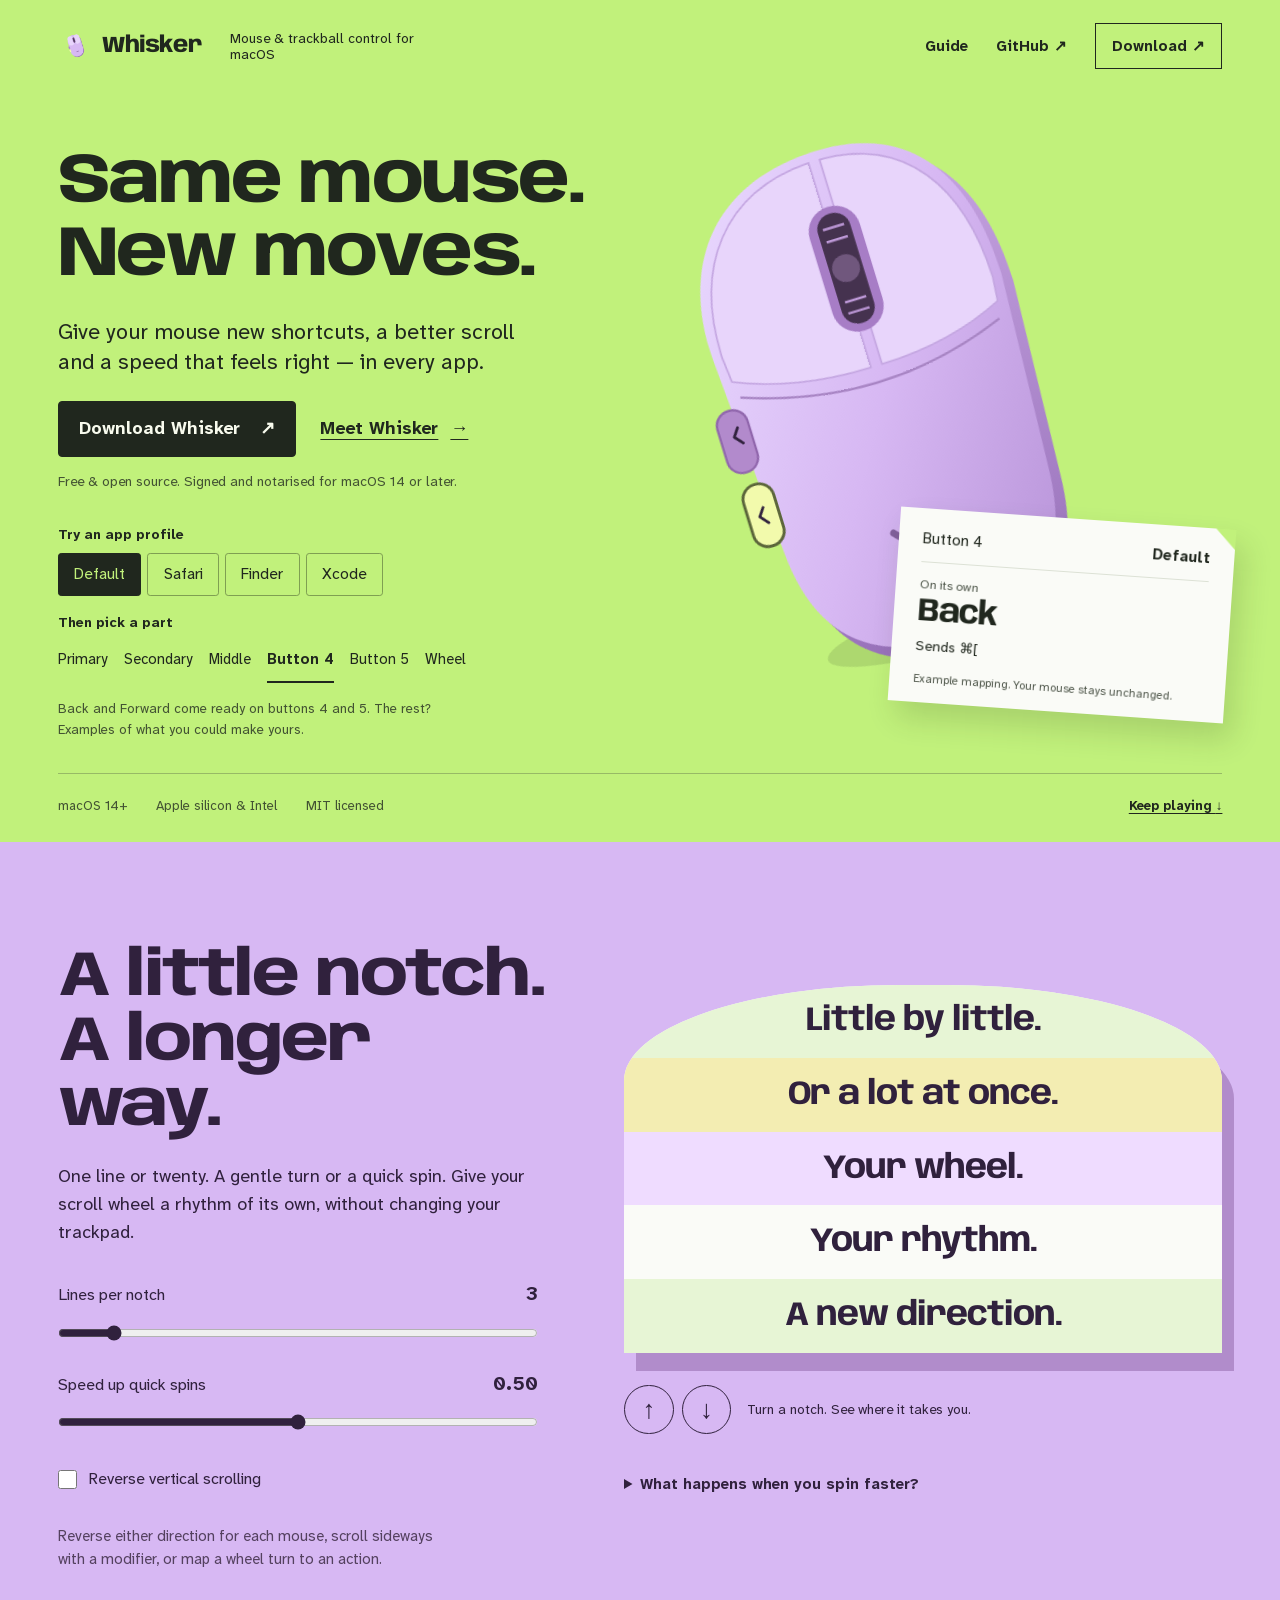
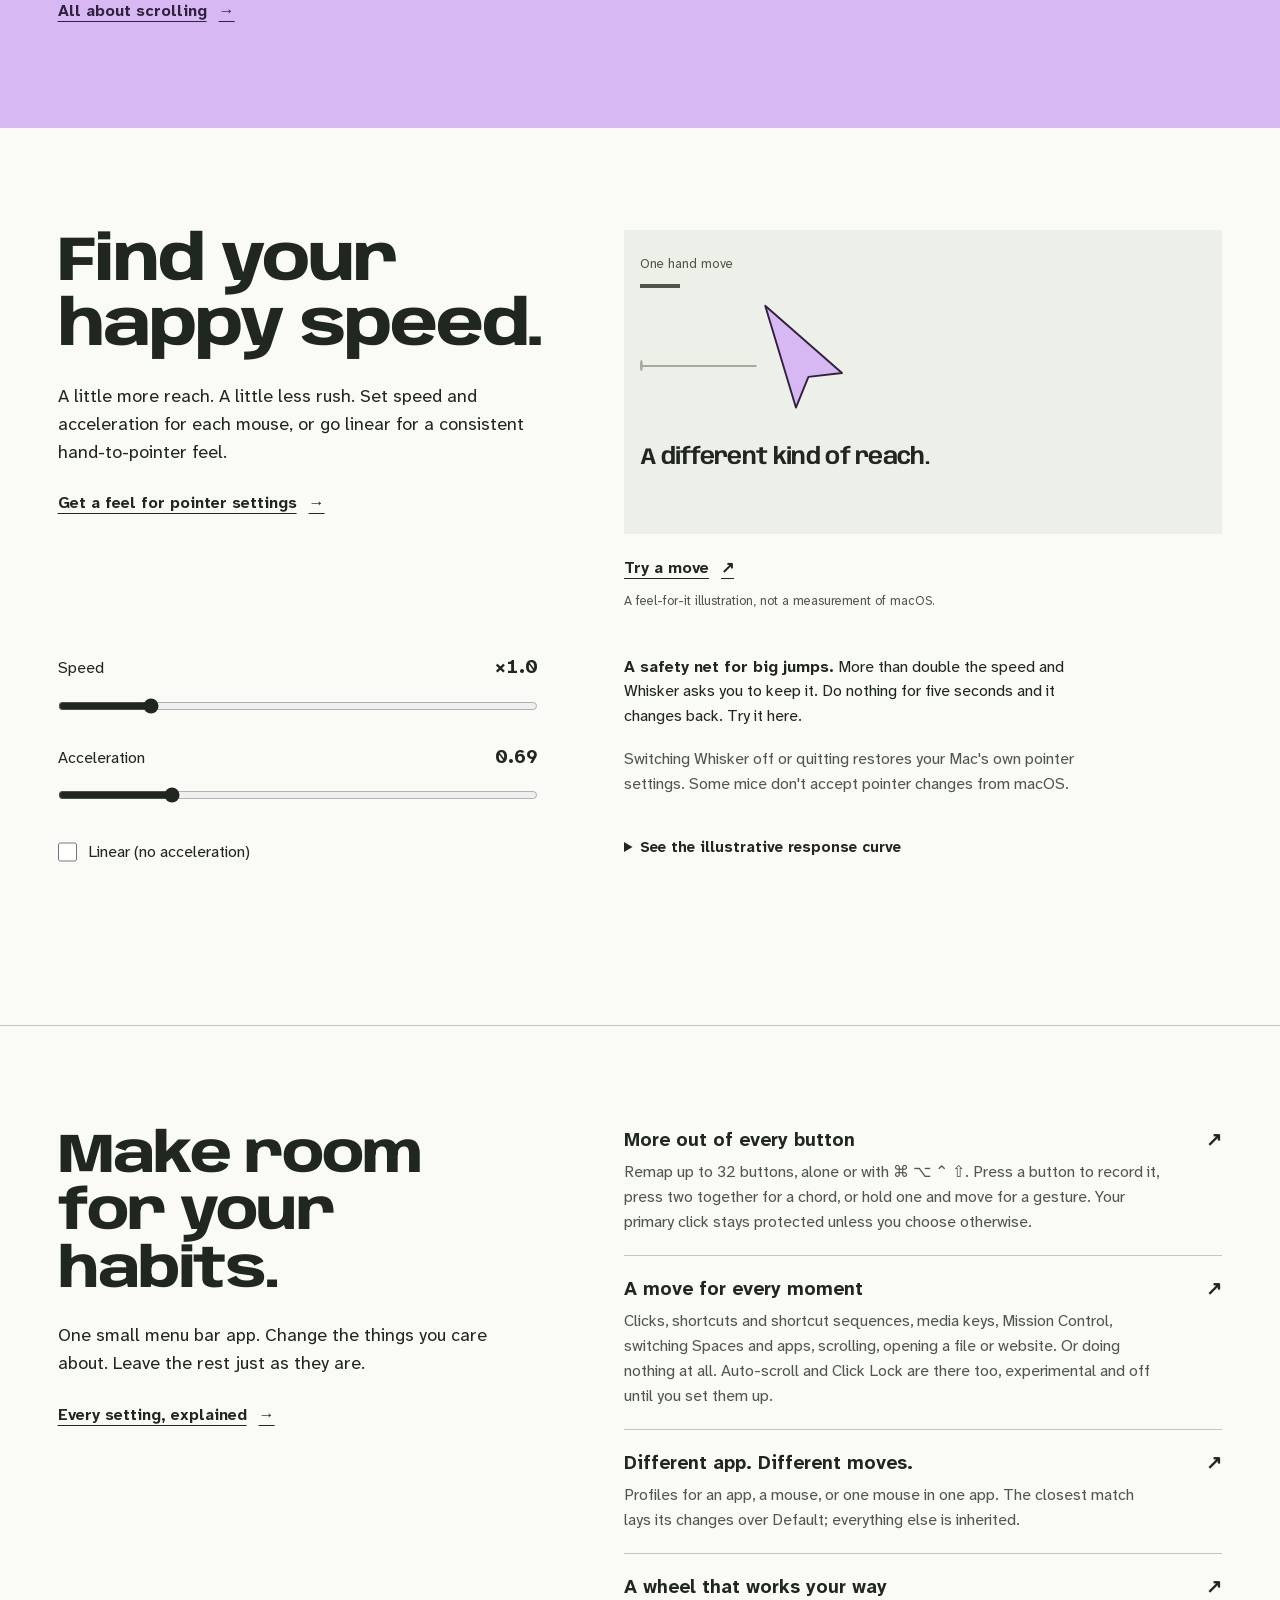
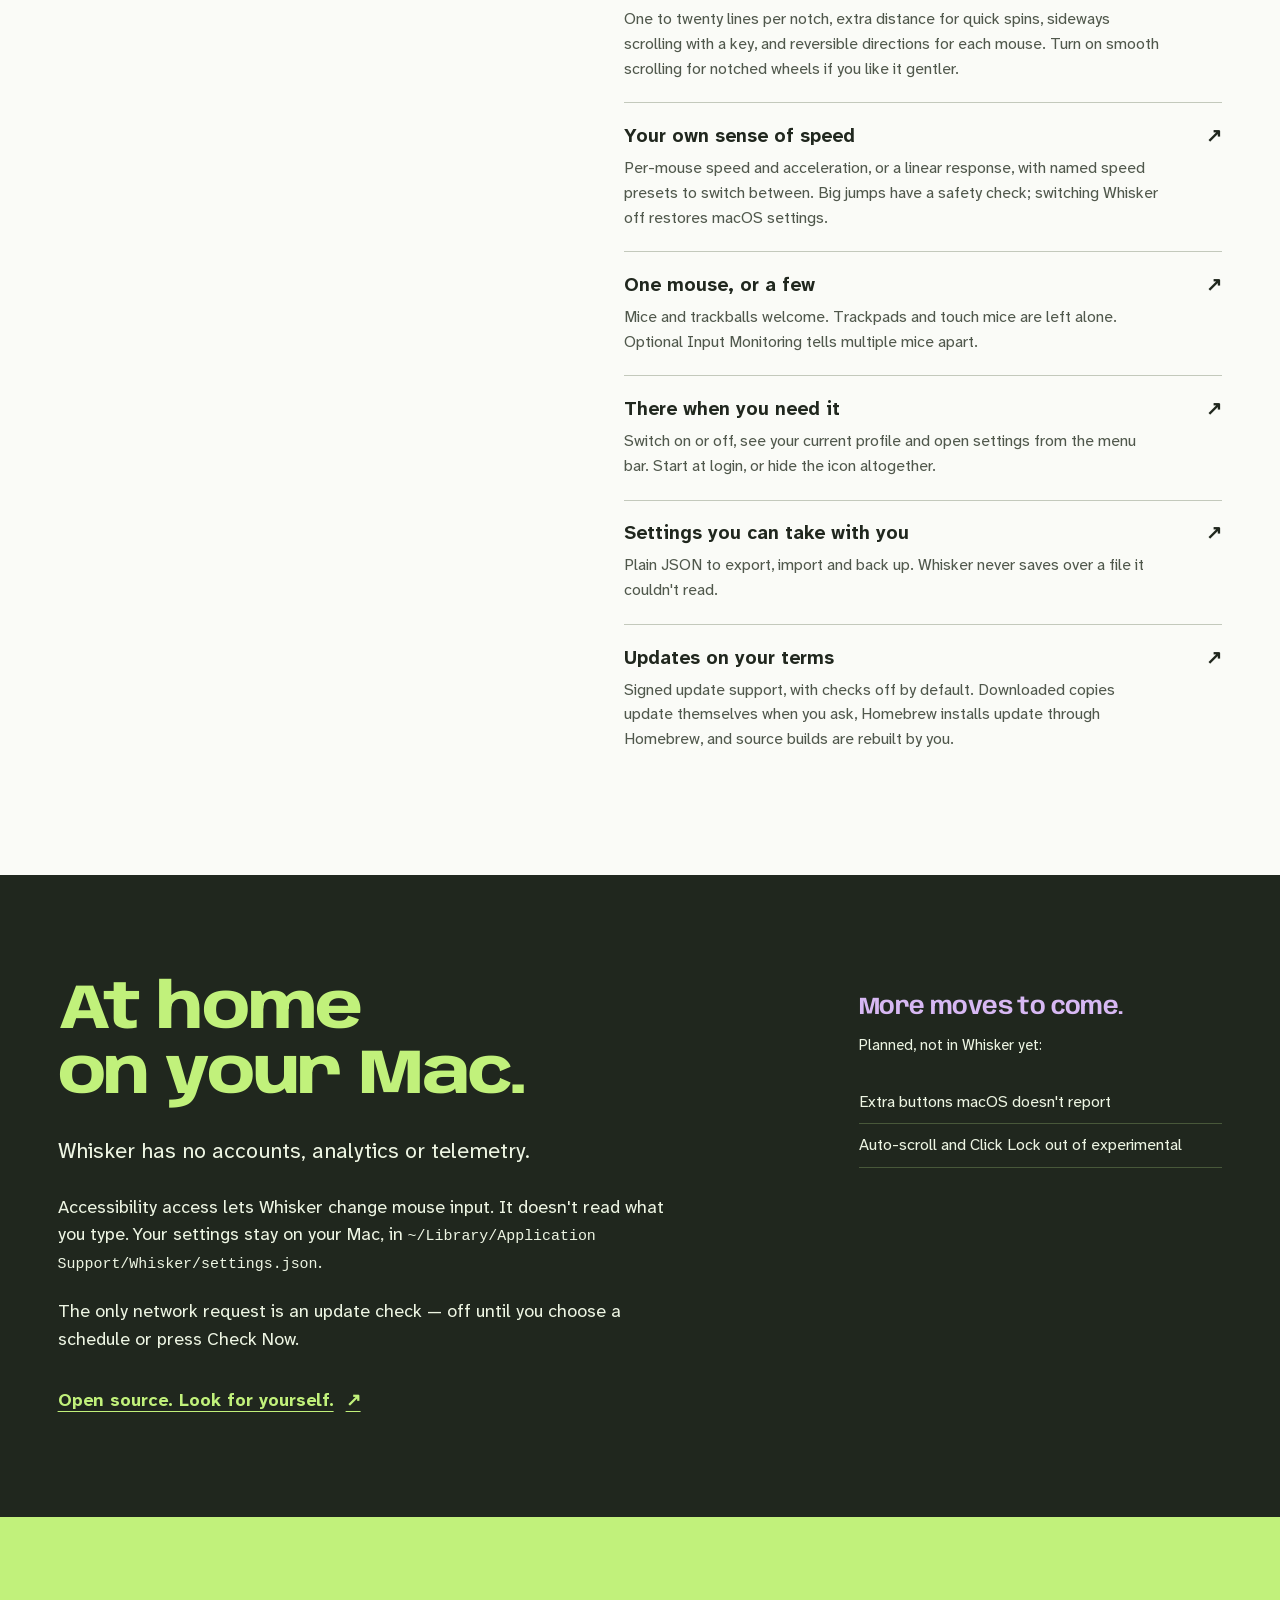
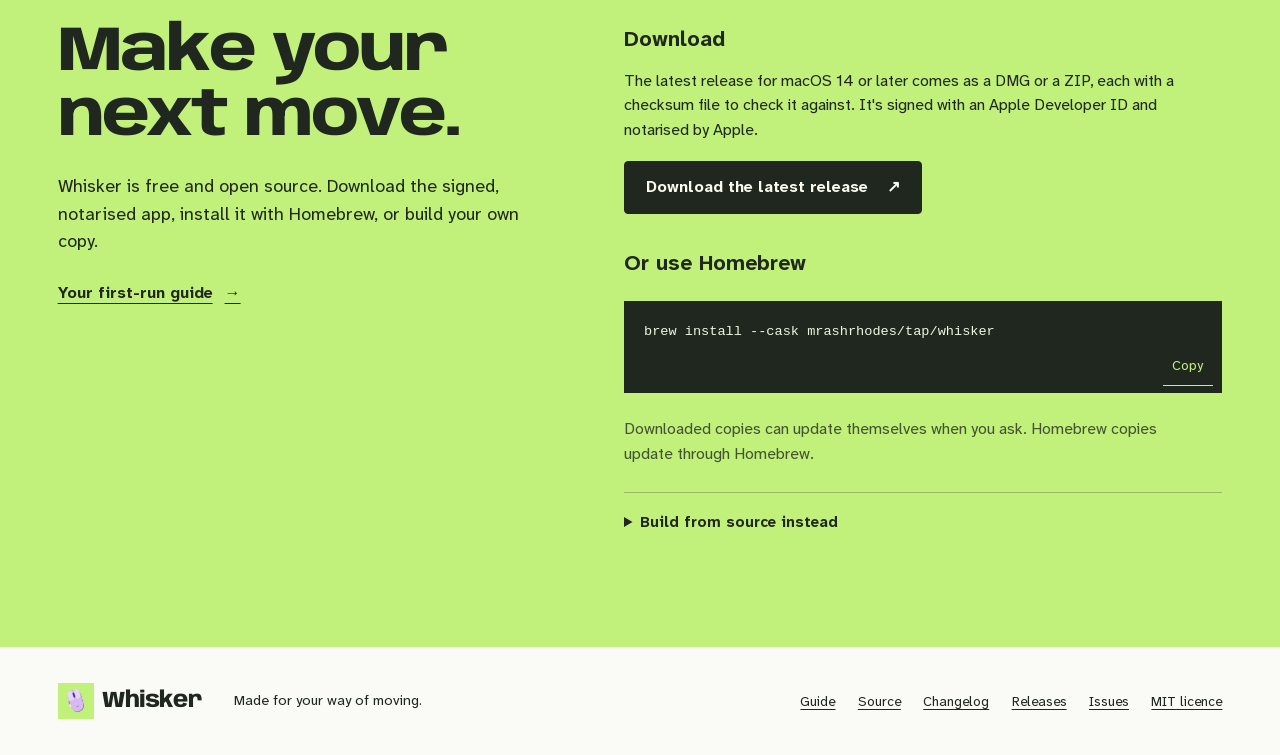
==== commit ed6851d9: "Add per-device pointer orientation with preview and calibration Turn a device's pointer movement and" ====
--- a/site/index.html
+++ b/site/index.html
@@ -274,7 +274,7 @@
           <h3>More moves to come.</h3>
           <p>Planned, not in Whisker yet:</p>
           <ul class="roadmap">
-            <li>Extra buttons macOS doesn't report</li><li>Pointer orientation for a sideways trackball</li><li>Auto-scroll and Click Lock out of experimental</li>
+            <li>Extra buttons macOS doesn't report</li><li>Auto-scroll and Click Lock out of experimental</li>
           </ul>
         </div>
       </div>
